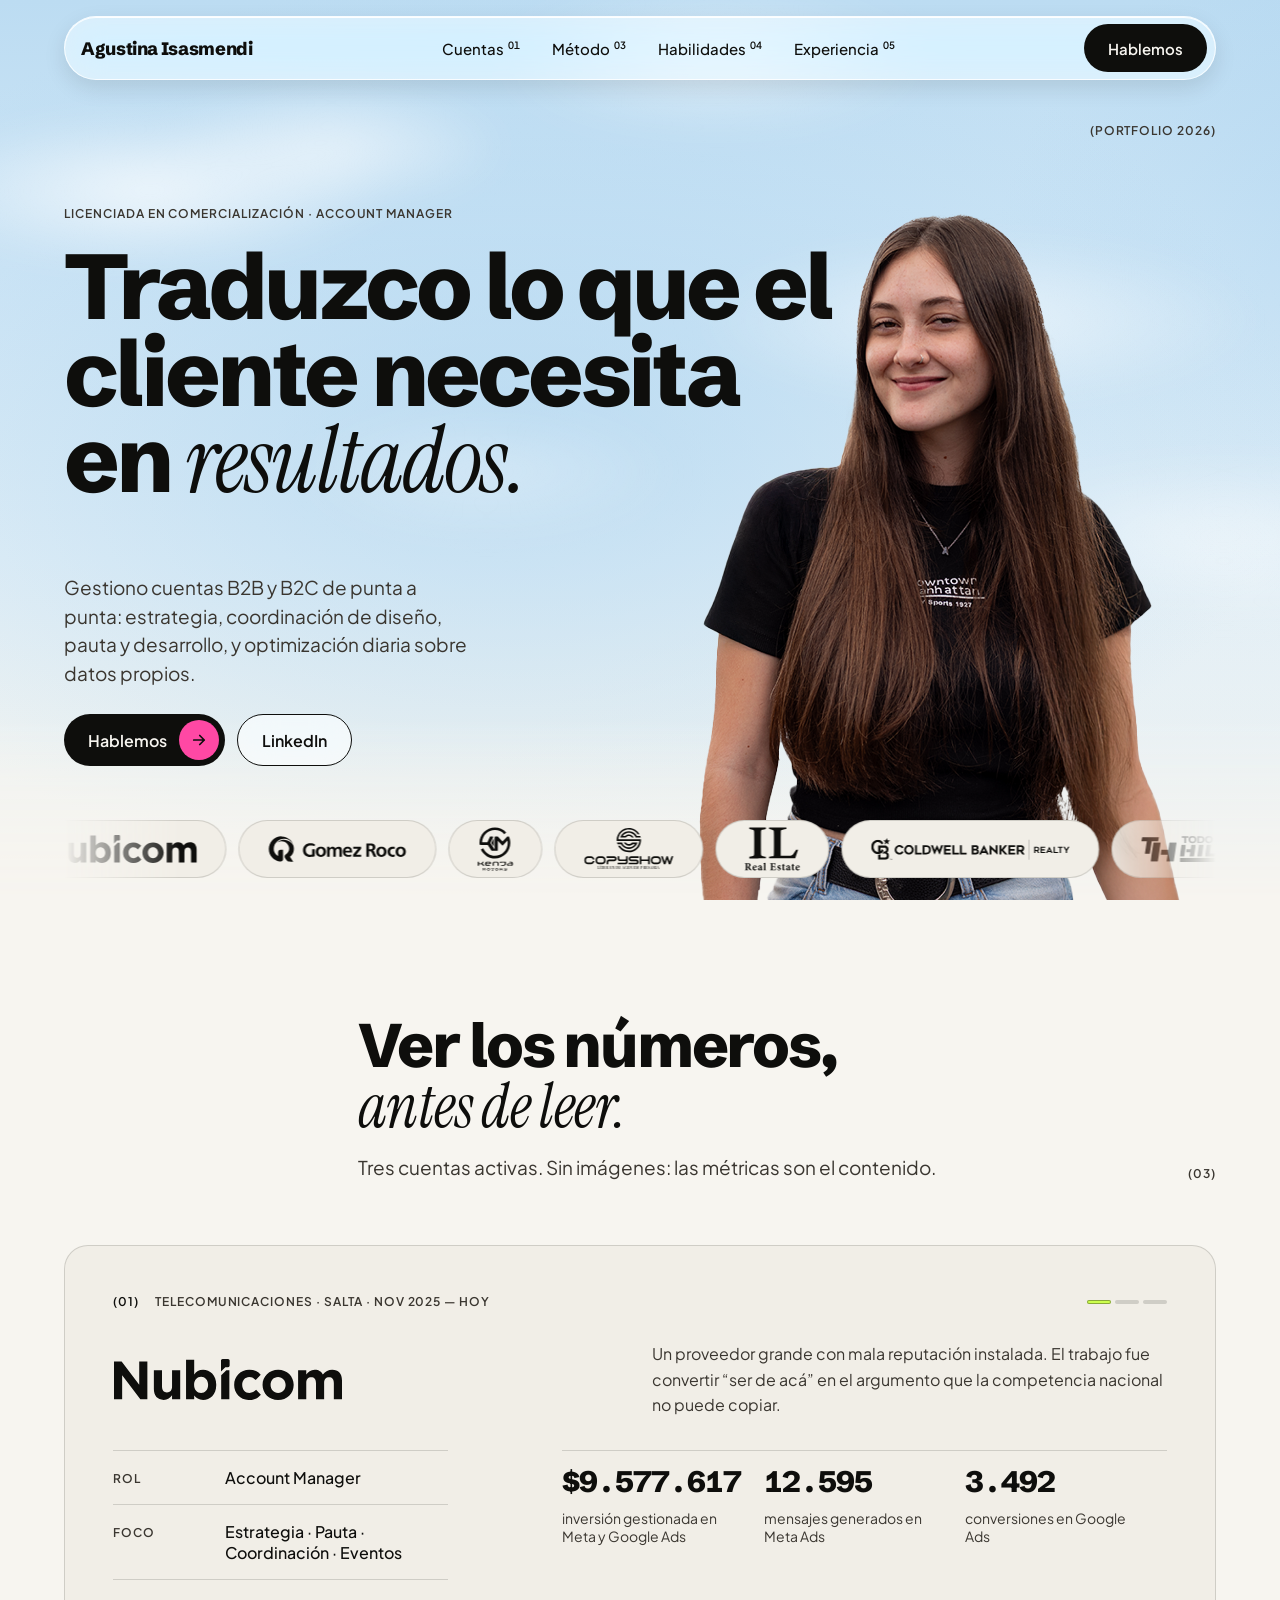
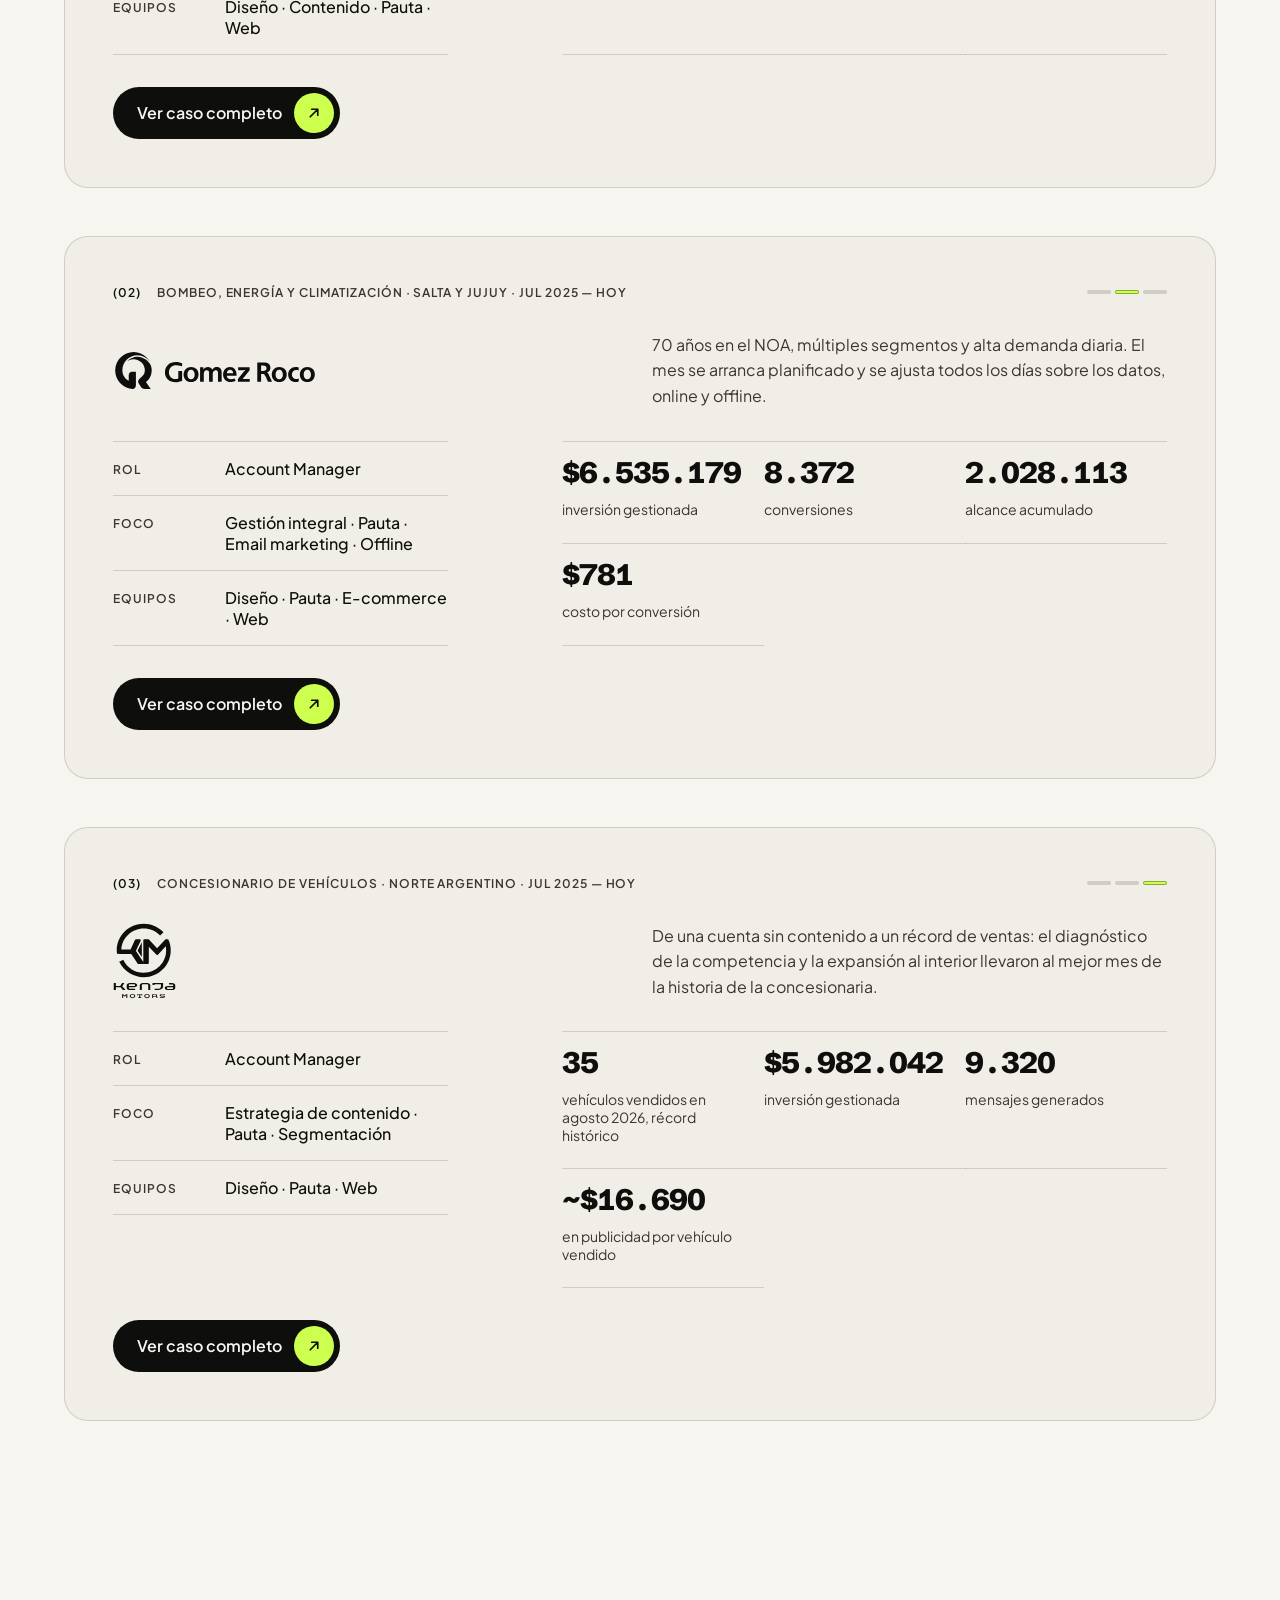
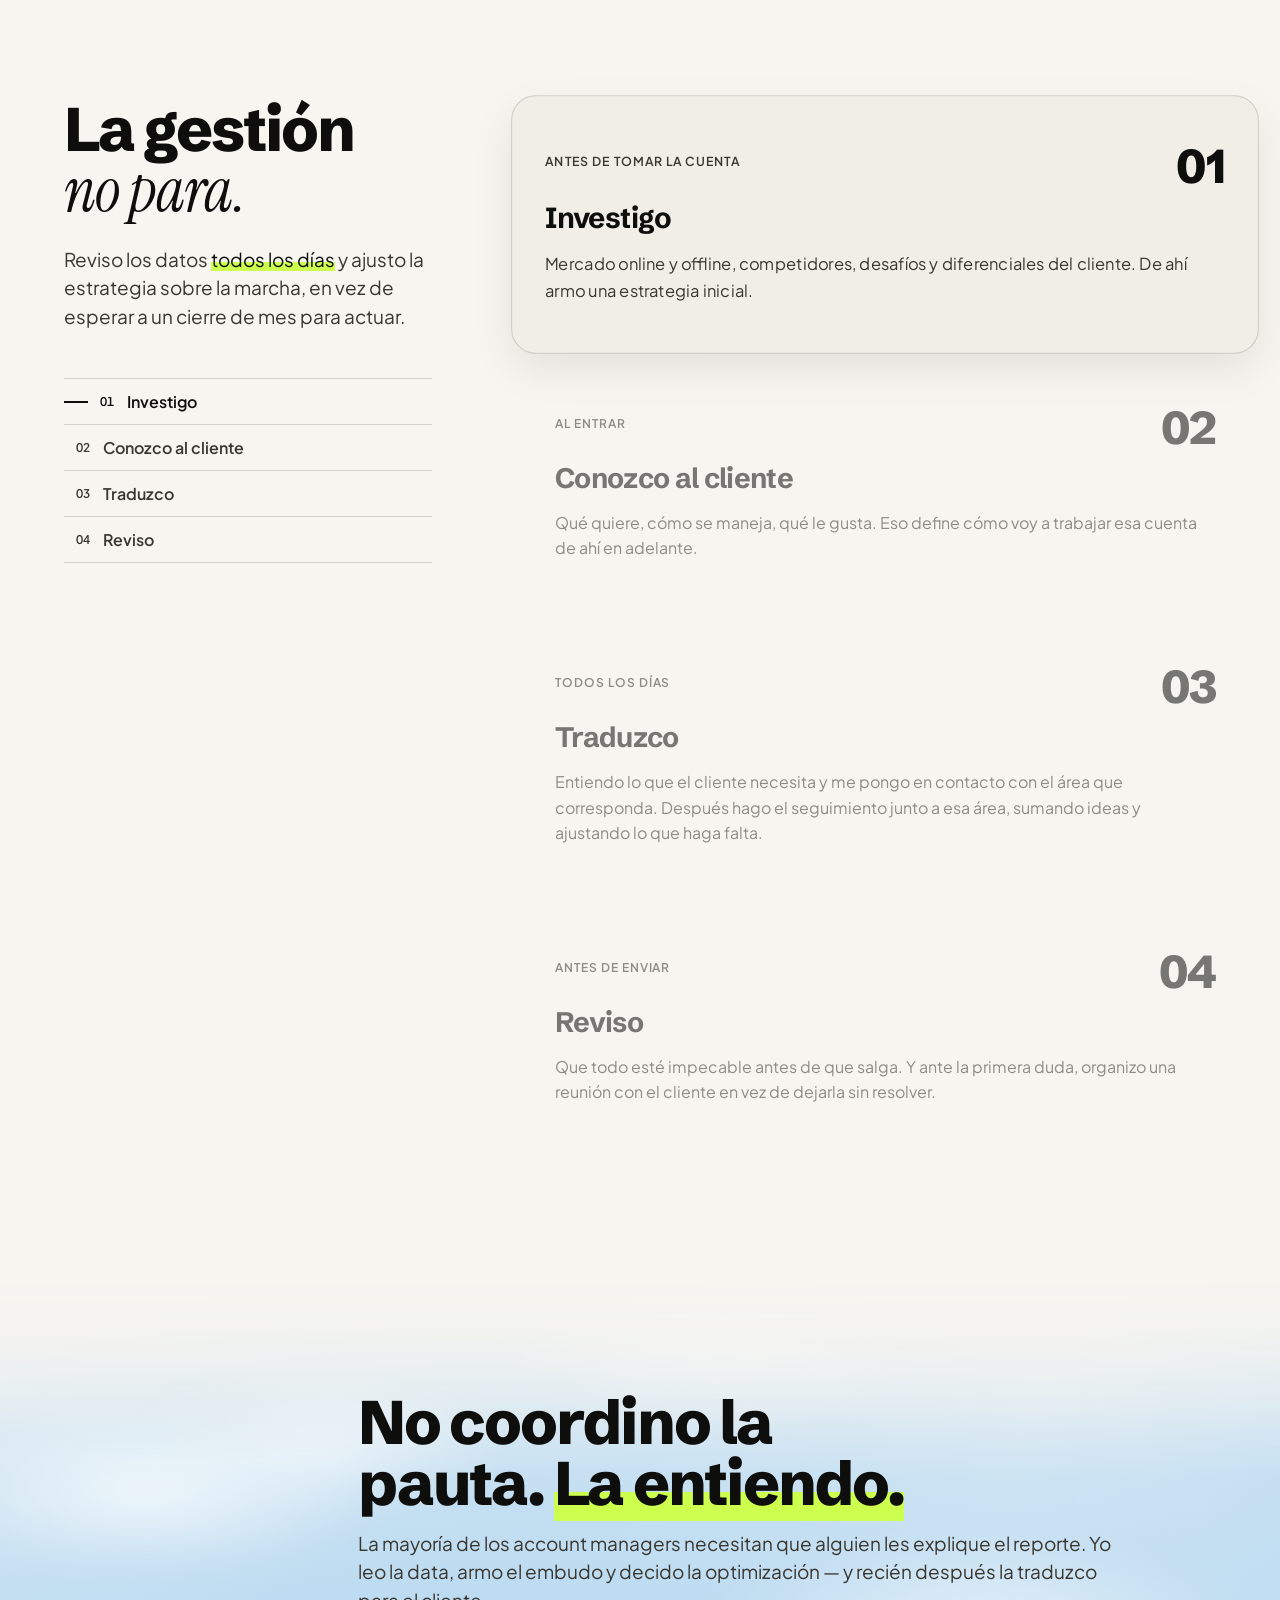
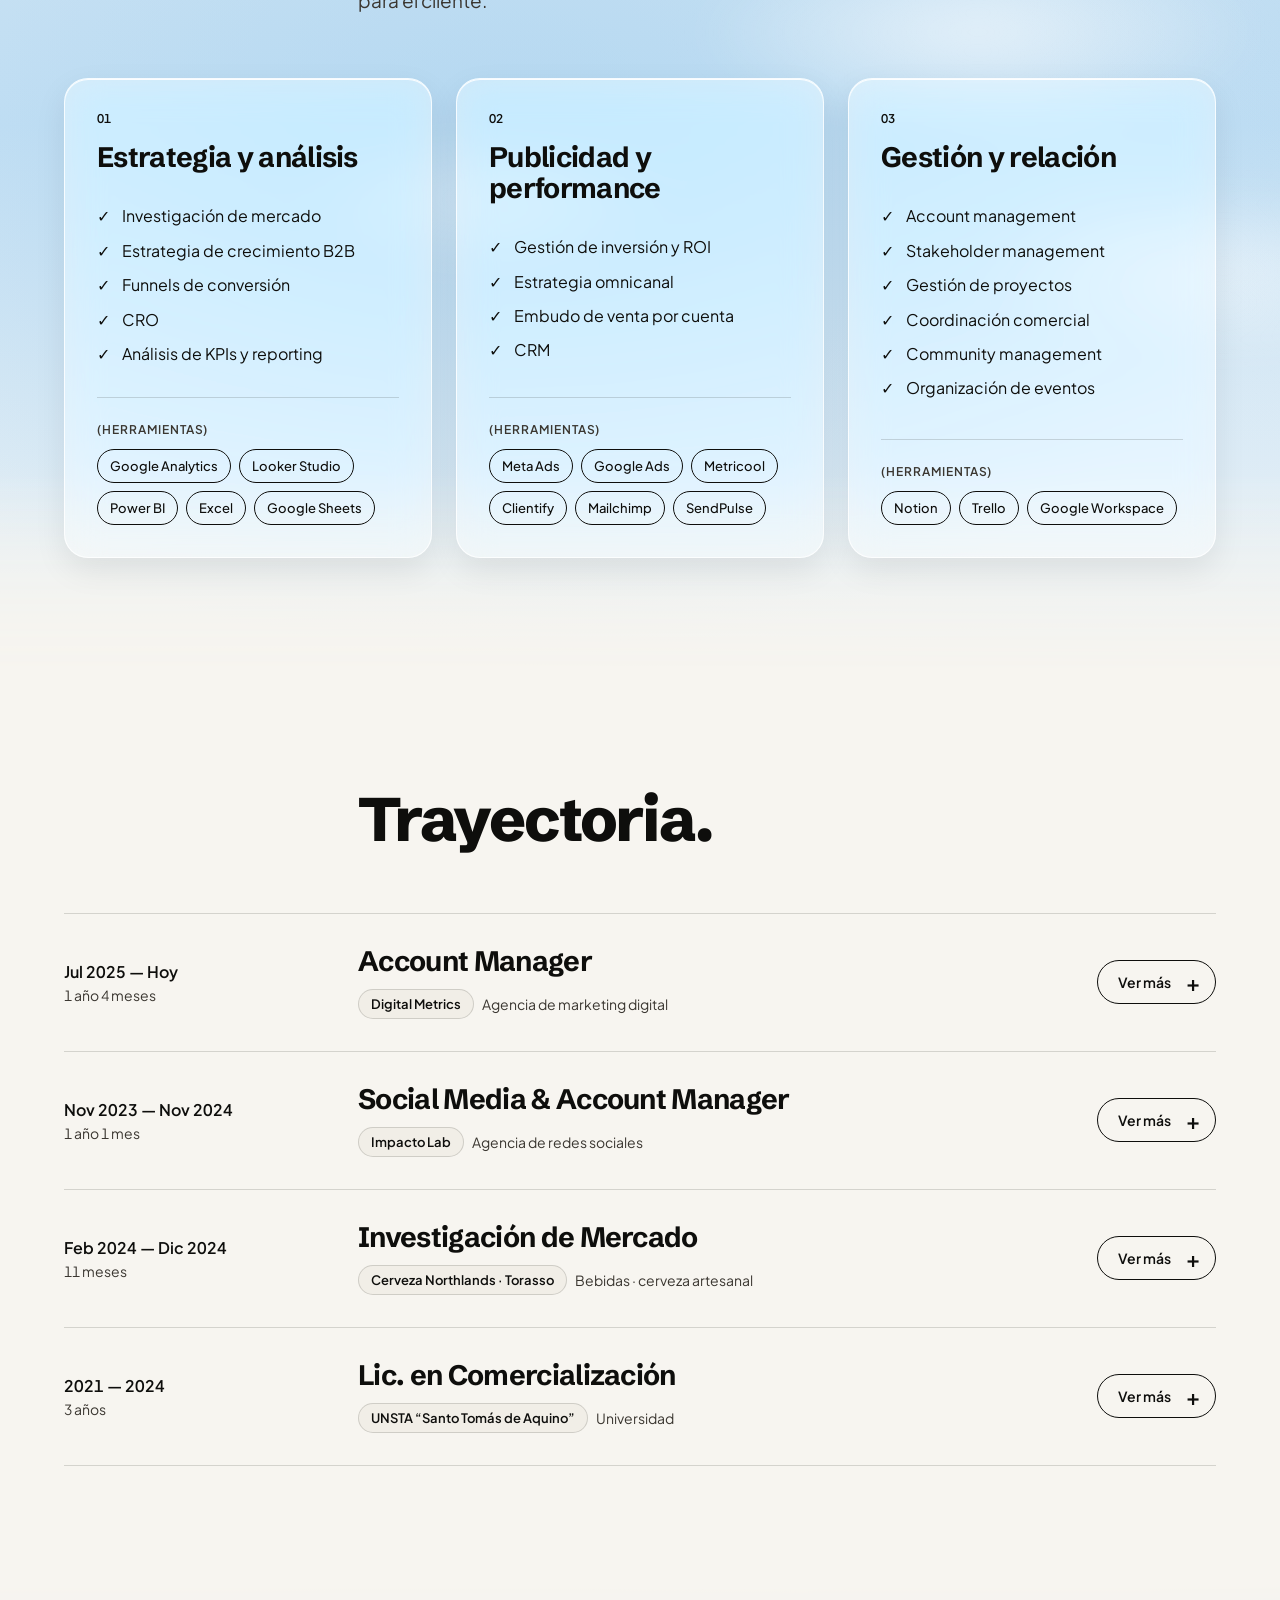
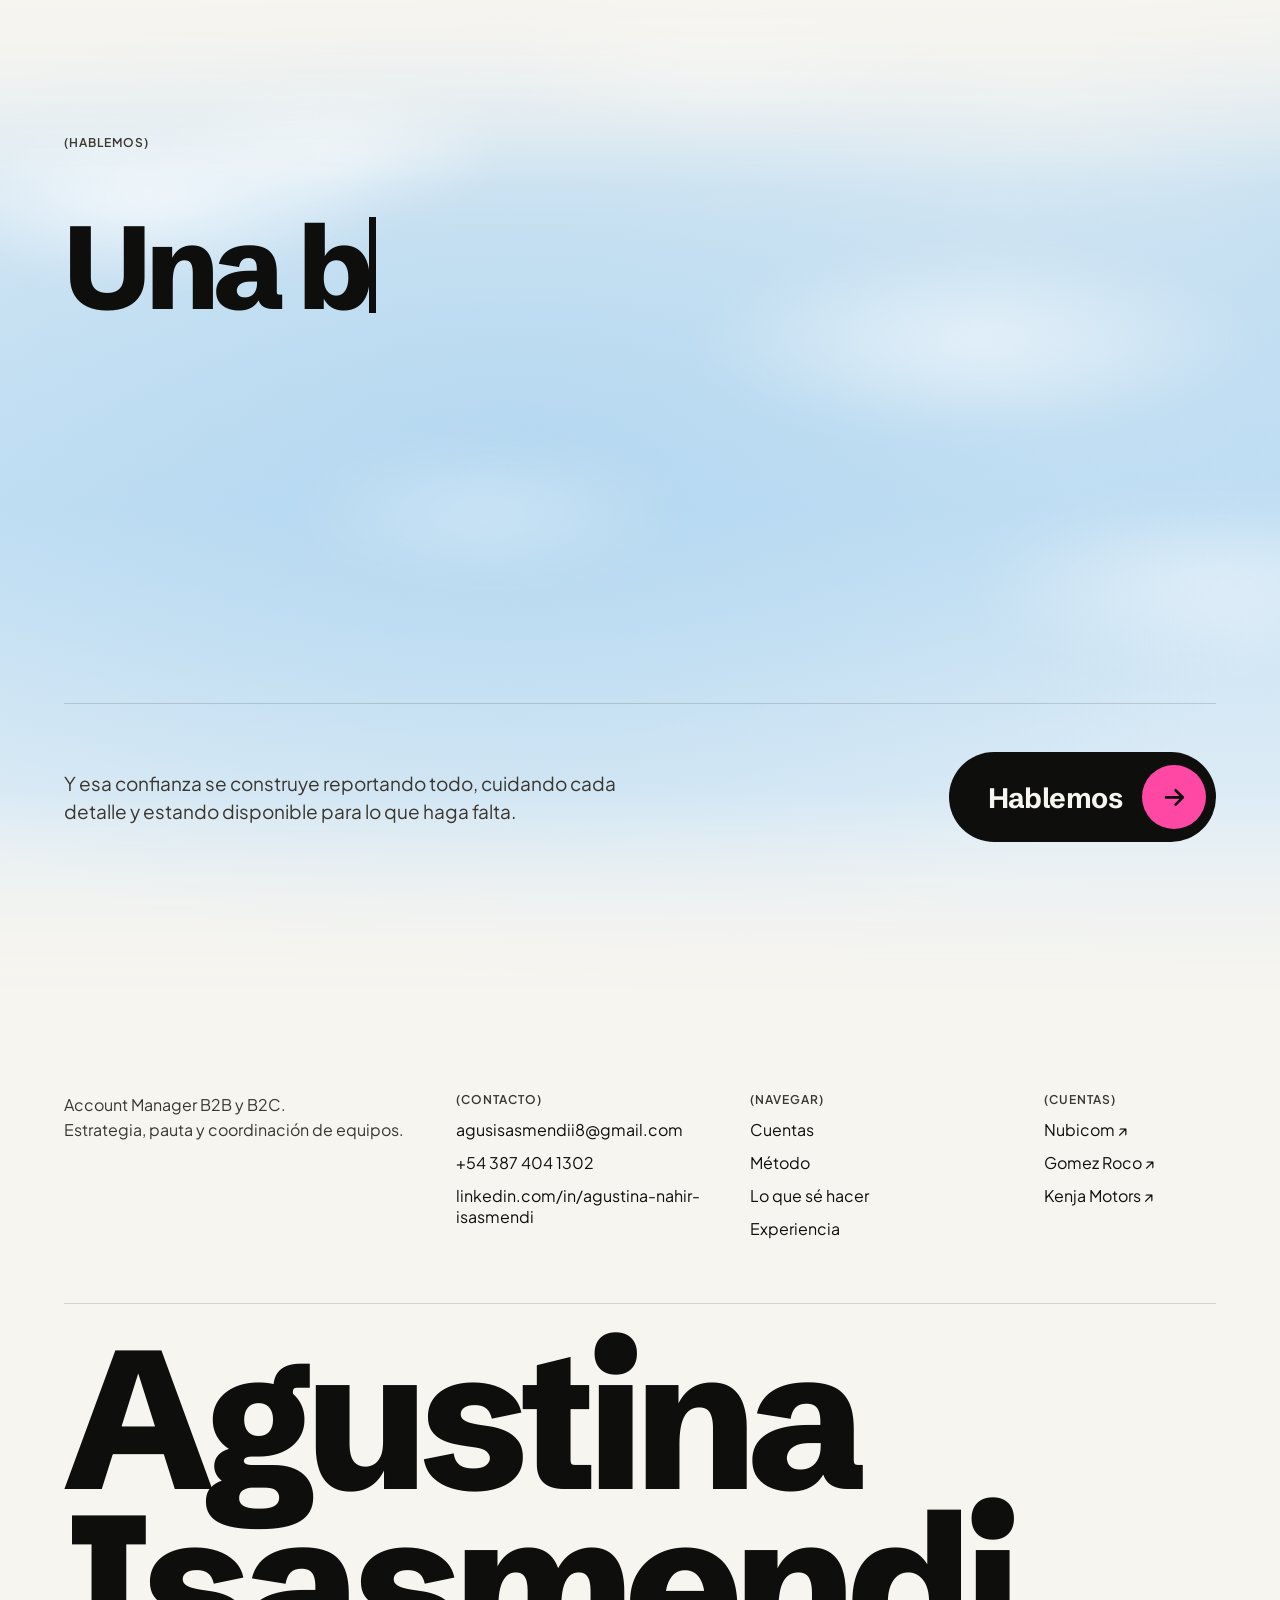
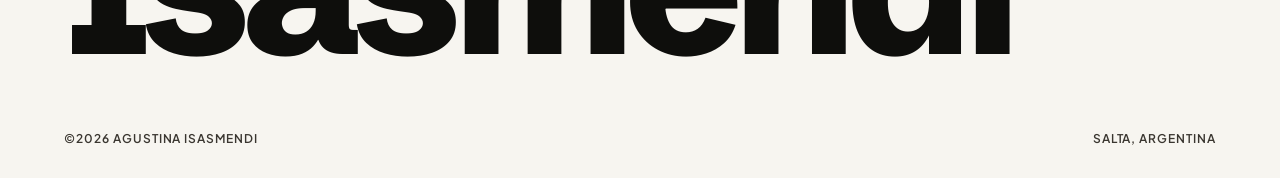
==== index.html @ b33c0313 "Portfolio de Agustina Isasmendi: home y tres casos de cuenta Sitio estático (HTML, CSS y JS, sin bui" ====
<!DOCTYPE html>
<html lang="es-AR">
<head>
<meta charset="utf-8">
<meta name="viewport" content="width=device-width, initial-scale=1">
<title>Agustina Isasmendi — Account Manager</title>
<meta name="description" content="Account Manager B2B y B2C en Salta. Traduzco lo que el cliente necesita en resultados.">
<meta property="og:title" content="Agustina Isasmendi — Account Manager B2B y B2C">
<meta property="og:description" content="Gestión de cuentas B2B y B2C de punta a punta: estrategia, coordinación de diseño, pauta y desarrollo, y optimización diaria sobre datos.">
<meta property="og:image" content="https://lautaro-torres.github.io/Agus-Portfolio/og-image.png">
<meta property="og:image:width" content="1200">
<meta property="og:image:height" content="630">
<meta name="twitter:card" content="summary_large_image">
<meta name="theme-color" content="#F7F5F0">
<link rel="icon" href="data:image/svg+xml;utf8,<svg xmlns='http://www.w3.org/2000/svg' viewBox='0 0 100 100'><rect x='6' y='6' width='88' height='88' rx='19' fill='none' stroke='%230E0E0C' stroke-width='8'/><path d='M8 92L92 8' stroke='%230E0E0C' stroke-width='8'/></svg>">
<link rel="stylesheet" href="https://api.fontshare.com/v2/css?f[]=cabinet-grotesk@700,800&amp;f[]=general-sans@400,500,600&amp;f[]=zodiak@401&amp;display=swap">
<link rel="stylesheet" href="https://fonts.googleapis.com/css2?family=Schibsted+Grotesk:wght@700;800&amp;family=Plus+Jakarta+Sans:wght@400;500;600&amp;family=Instrument+Serif:ital@1&amp;display=swap">
<link rel="stylesheet" href="css/styles.css">
<link rel="stylesheet" href="css/portfolio.css">
<script src="js/smooth-scroll.js" defer></script>
<script src="js/count-up.js" defer></script>
<script src="js/portfolio.js" defer></script>
</head>
<body>

<header class="site-header">
  <nav class="nav nav--home" aria-label="Principal">
    <a class="nav__brand" href="#inicio" aria-label="Agustina Isasmendi, inicio">
      <span class="nav__name">Agustina Isasmendi</span>
    </a>
    <div class="nav__links">
      <a href="#cuentas">Cuentas<sup>01</sup></a>
      <a href="#metodo">Método<sup>03</sup></a>
      <a href="#habilidades">Habilidades<sup>04</sup></a>
      <a href="#experiencia">Experiencia<sup>05</sup></a>
    </div>
    <a class="btn btn--primary btn--sm" href="#contacto">Hablemos</a>
  </nav>
</header>

<main>
  <!-- 01 — Hero -->
  <section id="inicio" class="hero">
    <div class="sky sky--hero" aria-hidden="true"><div class="sky__light"></div><div class="sky__clouds"></div><div class="sky__clouds sky__clouds--far"></div></div>
    <img class="hero__photo" src="assets/agustina-hero.png" alt="Agustina Isasmendi" width="1080" height="1350" fetchpriority="high">
    <div class="grid hero__grid">
      <div class="label hero__tag col-7-13 wide-only">(Portfolio 2026)</div>
      <div class="hero__head col-1-10">
        <span class="label">Licenciada en Comercialización · Account Manager</span>
        <h1 class="hero__title">Traduzco lo que el cliente necesita en <em class="accent">resultados.</em></h1>
      </div>
      <div class="hero__intro col-1-6">
        <p class="hero__lead">Gestiono cuentas B2B y B2C de punta a punta: estrategia, coordinación de diseño, pauta y desarrollo, y optimización diaria sobre datos propios.</p>
        <div class="btn-row">
          <a class="btn btn--primary btn--md btn--arrow" href="mailto:agusisasmendii8@gmail.com">Hablemos <span class="btn__arrow" aria-hidden="true"><svg class="btn__icon" viewBox="0 0 24 24"><path d="M5 12h14M13 6l6 6-6 6"/></svg></span></a>
          <a class="btn btn--outline btn--md btn--glass" href="https://www.linkedin.com/in/agustina-nahir-isasmendi" target="_blank" rel="noopener">LinkedIn</a>
        </div>
      </div>
    </div>
    <div class="marquee" data-marquee>
      <div class="marquee__track" data-marquee-track>
        <div class="marquee__set">
          <div class="brand brand--logo"><img class="logo" src="assets/logos/nubicom.svg" alt="Nubicom" height="28"></div>
          <div class="brand brand--logo"><img class="logo" src="assets/logos/gomez-roco.svg" alt="Gomez Roco" height="28"></div>
          <div class="brand brand--logo"><img class="logo logo--stacked" src="assets/logos/kenja-motors.svg" alt="Kenja Motors" height="40"></div>
          <div class="brand brand--logo"><img class="logo logo--stacked" src="assets/logos/copyshow.svg" alt="Copyshow" height="40"></div>
          <div class="brand brand--logo"><img class="logo logo--stacked" src="assets/logos/il-real-estate.svg" alt="IL Real Estate" height="40"></div>
          <div class="brand brand--logo"><img class="logo" src="assets/logos/coldwell-banker.svg" alt="Coldwell Banker Realty" height="24" style="--logo-h:24px"></div>
          <div class="brand brand--logo"><img class="logo" src="assets/logos/todo-hilux.svg" alt="Todo Hilux" height="28"></div>
        </div>
        <!-- La segunda copia del set la agrega portfolio.js para el loop infinito -->
      </div>
    </div>
  </section>

  <!-- 03 — Cuentas -->
  <section id="cuentas" class="section">
    <div class="container">
      <div class="grid section-head">
        <div class="col-4-11 stack gap-16">
          <h2 class="h2">Ver los números, <em class="accent">antes de leer.</em></h2>
          <p class="lead" style="max-width:48ch">Tres cuentas activas. Sin imágenes: las métricas son el contenido.</p>
        </div>
        <div class="label col-11-13 wide-only" style="display:flex;justify-content:flex-end;text-transform:none">(03)</div>
      </div>

      <div class="stack-item" data-stack>
        <article class="grid account glow" data-glow>
          <div class="col-1-13 account__head">
            <div class="label account__meta"><span>(01)</span><span>Telecomunicaciones · Salta · Nov 2025 — hoy</span></div>
            <div class="pos" role="img" aria-label="Cuenta 1 de 3"><span class="is-current"></span><span></span><span></span></div>
          </div>
          <h3 class="account__name account__logo col-1-7"><img class="logo" src="assets/logos/nubicom.svg" alt="Nubicom" height="44"></h3>
          <p class="body account__desc col-7-13">Un proveedor grande con mala reputación instalada. El trabajo fue convertir “ser de acá” en el argumento que la competencia nacional no puede copiar.</p>
          <dl class="spec col-1-5">
            <div><dt class="label">Rol</dt><dd>Account Manager</dd></div>
            <div><dt class="label">Foco</dt><dd>Estrategia · Pauta · Coordinación · Eventos</dd></div>
            <div><dt class="label">Equipos</dt><dd>Diseño · Contenido · Pauta · Web</dd></div>
          </dl>
          <div class="account__metrics col-6-13">
            <div><span class="account__value">$9.577.617</span><span class="account__label">inversión gestionada en Meta y Google Ads</span></div>
            <div><span class="account__value">12.595</span><span class="account__label">mensajes generados en Meta Ads</span></div>
            <div><span class="account__value">3.492</span><span class="account__label">conversiones en Google Ads</span></div>
          </div>
          <div class="col-1-13"><a class="btn btn--primary btn--md btn--arrow" href="caso-nubicom.html">Ver caso completo <span class="btn__arrow btn__arrow--lime" aria-hidden="true"><svg class="btn__icon" viewBox="0 0 24 24"><path d="M7 17 17 7M9 7h8v8"/></svg></span></a></div>
        </article>
      </div>

      <div id="cuenta-02" class="stack-item" data-stack>
        <article class="grid account glow" data-glow>
          <div class="col-1-13 account__head">
            <div class="label account__meta"><span>(02)</span><span>Bombeo, energía y climatización · Salta y Jujuy · Jul 2025 — hoy</span></div>
            <div class="pos" role="img" aria-label="Cuenta 2 de 3"><span></span><span class="is-current"></span><span></span></div>
          </div>
          <h3 class="account__name account__logo col-1-7"><img class="logo" src="assets/logos/gomez-roco.svg" alt="Gomez Roco" height="44"></h3>
          <p class="body account__desc col-7-13">70 años en el NOA, múltiples segmentos y alta demanda diaria. El mes se arranca planificado y se ajusta todos los días sobre los datos, online y offline.</p>
          <dl class="spec col-1-5">
            <div><dt class="label">Rol</dt><dd>Account Manager</dd></div>
            <div><dt class="label">Foco</dt><dd>Gestión integral · Pauta · Email marketing · Offline</dd></div>
            <div><dt class="label">Equipos</dt><dd>Diseño · Pauta · E-commerce · Web</dd></div>
          </dl>
          <div class="account__metrics col-6-13">
            <div><span class="account__value">$6.535.179</span><span class="account__label">inversión gestionada</span></div>
            <div><span class="account__value">8.372</span><span class="account__label">conversiones</span></div>
            <div><span class="account__value">2.028.113</span><span class="account__label">alcance acumulado</span></div>
            <div><span class="account__value">$781</span><span class="account__label">costo por conversión</span></div>
          </div>
          <div class="col-1-13"><a class="btn btn--primary btn--md btn--arrow" href="caso-gomez-roco.html">Ver caso completo <span class="btn__arrow btn__arrow--lime" aria-hidden="true"><svg class="btn__icon" viewBox="0 0 24 24"><path d="M7 17 17 7M9 7h8v8"/></svg></span></a></div>
        </article>
      </div>

      <div id="cuenta-03" class="stack-item" data-stack>
        <article class="grid account glow" data-glow>
          <div class="col-1-13 account__head">
            <div class="label account__meta"><span>(03)</span><span>Concesionario de vehículos · Norte argentino · Jul 2025 — hoy</span></div>
            <div class="pos" role="img" aria-label="Cuenta 3 de 3"><span></span><span></span><span class="is-current"></span></div>
          </div>
          <h3 class="account__name account__logo col-1-7"><img class="logo logo--stacked" src="assets/logos/kenja-motors.svg" alt="Kenja Motors" height="88"></h3>
          <p class="body account__desc col-7-13">De una cuenta sin contenido a un récord de ventas: el diagnóstico de la competencia y la expansión al interior llevaron al mejor mes de la historia de la concesionaria.</p>
          <dl class="spec col-1-5">
            <div><dt class="label">Rol</dt><dd>Account Manager</dd></div>
            <div><dt class="label">Foco</dt><dd>Estrategia de contenido · Pauta · Segmentación</dd></div>
            <div><dt class="label">Equipos</dt><dd>Diseño · Pauta · Web</dd></div>
          </dl>
          <div class="account__metrics col-6-13">
            <div><span class="account__value">35</span><span class="account__label">vehículos vendidos en agosto 2026, récord histórico</span></div>
            <div><span class="account__value">$5.982.042</span><span class="account__label">inversión gestionada</span></div>
            <div><span class="account__value">9.320</span><span class="account__label">mensajes generados</span></div>
            <div><span class="account__value">~$16.690</span><span class="account__label">en publicidad por vehículo vendido</span></div>
          </div>
          <div class="col-1-13"><a class="btn btn--primary btn--md btn--arrow" href="caso-kenja-motors.html">Ver caso completo <span class="btn__arrow btn__arrow--lime" aria-hidden="true"><svg class="btn__icon" viewBox="0 0 24 24"><path d="M7 17 17 7M9 7h8v8"/></svg></span></a></div>
        </article>
      </div>
    </div>
  </section>

  <!-- 06 — Método -->
  <section id="metodo" class="section">
    <div class="container">
      <div class="grid method">
        <div class="method__intro col-1-5">
          <h2 class="h2">La gestión <em class="accent">no para.</em></h2>
          <p class="lead">Reviso los datos <span class="marker">todos los días</span> y ajusto la estrategia sobre la marcha, en vez de esperar a un cierre de mes para actuar.</p>
          <ol class="method__index wide-only" aria-hidden="true" data-step-index>
            <li class="is-active"><span class="method__bar"></span><span class="index-num">01</span>Investigo</li>
            <li><span class="method__bar"></span><span class="index-num">02</span>Conozco al cliente</li>
            <li><span class="method__bar"></span><span class="index-num">03</span>Traduzco</li>
            <li><span class="method__bar"></span><span class="index-num">04</span>Reviso</li>
          </ol>
        </div>
        <ol class="steps col-6-13">
          <li class="step is-active" data-step>
            <div class="step__top"><span class="label">Antes de tomar la cuenta</span><span class="step__num" aria-hidden="true">01</span></div>
            <h3 class="h3">Investigo</h3>
            <p class="body">Mercado online y offline, competidores, desafíos y diferenciales del cliente. De ahí armo una estrategia inicial.</p>
          </li>
          <li class="step" data-step>
            <div class="step__top"><span class="label">Al entrar</span><span class="step__num" aria-hidden="true">02</span></div>
            <h3 class="h3">Conozco al cliente</h3>
            <p class="body">Qué quiere, cómo se maneja, qué le gusta. Eso define cómo voy a trabajar esa cuenta de ahí en adelante.</p>
          </li>
          <li class="step" data-step>
            <div class="step__top"><span class="label">Todos los días</span><span class="step__num" aria-hidden="true">03</span></div>
            <h3 class="h3">Traduzco</h3>
            <p class="body">Entiendo lo que el cliente necesita y me pongo en contacto con el área que corresponda. Después hago el seguimiento junto a esa área, sumando ideas y ajustando lo que haga falta.</p>
          </li>
          <li class="step" data-step>
            <div class="step__top"><span class="label">Antes de enviar</span><span class="step__num" aria-hidden="true">04</span></div>
            <h3 class="h3">Reviso</h3>
            <p class="body">Que todo esté impecable antes de que salga. Y ante la primera duda, organizo una reunión con el cliente en vez de dejarla sin resolver.</p>
          </li>
        </ol>
      </div>
    </div>
  </section>

  <!-- 07 — Lo que sé hacer -->
  <section id="habilidades" class="section skills-section">
    <div class="sky sky--skills" aria-hidden="true"><div class="sky__light"></div><div class="sky__clouds"></div><div class="sky__clouds sky__clouds--far"></div></div>
    <div class="container section-body">
      <div class="grid" style="align-items:end">
        <div class="col-4-12 stack gap-16">
          <h2 class="h2">No coordino la pauta. <span class="marker">La entiendo.</span></h2>
          <p class="lead">La mayoría de los account managers necesitan que alguien les explique el reporte. Yo leo la data, armo el embudo y decido la optimización — y recién después la traduzco para el cliente.</p>
        </div>
      </div>
      <ul class="skills">
        <li class="skill glow" data-glow>
          <div class="skill__head"><span class="index-num">01</span><h3 class="h3">Estrategia y análisis</h3></div>
          <ul class="skill__items">
            <li>Investigación de mercado</li>
            <li>Estrategia de crecimiento B2B</li>
            <li>Funnels de conversión</li>
            <li>CRO</li>
            <li>Análisis de KPIs y reporting</li>
          </ul>
          <div class="skill__tools">
            <span class="label">(Herramientas)</span>
            <div class="chips"><span class="chip">Google Analytics</span><span class="chip">Looker Studio</span><span class="chip">Power BI</span><span class="chip">Excel</span><span class="chip">Google Sheets</span></div>
          </div>
        </li>
        <li class="skill glow" data-glow>
          <div class="skill__head"><span class="index-num">02</span><h3 class="h3">Publicidad y performance</h3></div>
          <ul class="skill__items">
            <li>Gestión de inversión y ROI</li>
            <li>Estrategia omnicanal</li>
            <li>Embudo de venta por cuenta</li>
            <li>CRM</li>
          </ul>
          <div class="skill__tools">
            <span class="label">(Herramientas)</span>
            <div class="chips"><span class="chip">Meta Ads</span><span class="chip">Google Ads</span><span class="chip">Metricool</span><span class="chip">Clientify</span><span class="chip">Mailchimp</span><span class="chip">SendPulse</span></div>
          </div>
        </li>
        <li class="skill glow" data-glow>
          <div class="skill__head"><span class="index-num">03</span><h3 class="h3">Gestión y relación</h3></div>
          <ul class="skill__items">
            <li>Account management</li>
            <li>Stakeholder management</li>
            <li>Gestión de proyectos</li>
            <li>Coordinación comercial</li>
            <li>Community management</li>
            <li>Organización de eventos</li>
          </ul>
          <div class="skill__tools">
            <span class="label">(Herramientas)</span>
            <div class="chips"><span class="chip">Notion</span><span class="chip">Trello</span><span class="chip">Google Workspace</span></div>
          </div>
        </li>
      </ul>
    </div>
  </section>

  <!-- 08 — Experiencia -->
  <section id="experiencia" class="section">
    <div class="container section-body">
      <div class="grid" style="align-items:end">
        <h2 class="h2 col-4-11">Trayectoria.</h2>
      </div>
      <div class="jobs">
        <details class="job" data-job>
          <summary class="job__summary">
            <span class="job__when"><span class="job__date">Jul 2025 — Hoy</span><span class="job__dur">1 año 4 meses</span></span>
            <span class="job__what"><span class="h3">Account Manager</span><span class="job__co"><span class="job__chip">Digital Metrics</span><span class="job__sector">Agencia de marketing digital</span></span></span>
            <span class="job__more">Ver más <span class="job__plus" aria-hidden="true">+</span></span>
            <span class="job__chev" aria-hidden="true"><span></span></span>
          </summary>
          <div class="job__body" data-job-body>
            <div class="grid job__content">
              <div class="job__place col-1-4"><span class="job__place-label">Ciudad · modalidad</span><span class="job__place-value">Salta Capital · Híbrido</span></div>
              <div class="col-4-11 stack gap-24">
                <p class="body">Dirección estratégica de cuentas B2B, gestión de relación con clientes y coordinación con áreas especializadas. Foco en crecimiento, rentabilidad y eficiencia a través de datos. Diseño de dashboards y seguimiento de proyectos end-to-end.</p>
              </div>
            </div>
          </div>
        </details>
        <details class="job" data-job>
          <summary class="job__summary">
            <span class="job__when"><span class="job__date">Nov 2023 — Nov 2024</span><span class="job__dur">1 año 1 mes</span></span>
            <span class="job__what"><span class="h3">Social Media &amp; Account Manager</span><span class="job__co"><span class="job__chip">Impacto Lab</span><span class="job__sector">Agencia de redes sociales</span></span></span>
            <span class="job__more">Ver más <span class="job__plus" aria-hidden="true">+</span></span>
            <span class="job__chev" aria-hidden="true"><span></span></span>
          </summary>
          <div class="job__body" data-job-body>
            <div class="grid job__content">
              <div class="job__place col-1-4"><span class="job__place-label">Ciudad · modalidad</span><span class="job__place-value">San Miguel de Tucumán · Híbrido</span></div>
              <div class="col-4-11 stack gap-24">
                <p class="body">Gestión y planificación estratégica de redes sociales para múltiples marcas. Nexo entre clientes y equipo de diseño, coordinando calendarios, aprobaciones y campañas de storytelling.</p>
              </div>
            </div>
          </div>
        </details>
        <details class="job" data-job>
          <summary class="job__summary">
            <span class="job__when"><span class="job__date">Feb 2024 — Dic 2024</span><span class="job__dur">11 meses</span></span>
            <span class="job__what"><span class="h3">Investigación de Mercado</span><span class="job__co"><span class="job__chip">Cerveza Northlands · Torasso</span><span class="job__sector">Bebidas · cerveza artesanal</span></span></span>
            <span class="job__more">Ver más <span class="job__plus" aria-hidden="true">+</span></span>
            <span class="job__chev" aria-hidden="true"><span></span></span>
          </summary>
          <div class="job__body" data-job-body>
            <div class="grid job__content">
              <div class="job__place col-1-4"><span class="job__place-label">Ciudad · modalidad</span><span class="job__place-value">San Miguel de Tucumán · Presencial</span></div>
              <div class="col-4-11 stack gap-24">
                <p class="body">Dirección estratégica del lanzamiento de una cerveza artesanal con producción industrial: investigación y validación de oportunidad, branding, propuesta de valor y plan de go-to-market.</p>
              </div>
            </div>
          </div>
        </details>
        <details class="job" data-job>
          <summary class="job__summary">
            <span class="job__when"><span class="job__date">2021 — 2024</span><span class="job__dur">3 años</span></span>
            <span class="job__what"><span class="h3">Lic. en Comercialización</span><span class="job__co"><span class="job__chip">UNSTA “Santo Tomás de Aquino”</span><span class="job__sector">Universidad</span></span></span>
            <span class="job__more">Ver más <span class="job__plus" aria-hidden="true">+</span></span>
            <span class="job__chev" aria-hidden="true"><span></span></span>
          </summary>
          <div class="job__body" data-job-body>
            <div class="grid job__content">
              <div class="job__place col-1-4"><span class="job__place-label">Ciudad · modalidad</span><span class="job__place-value">San Miguel de Tucumán · Presencial</span></div>
              <div class="col-4-11 stack gap-24">
                <p class="body">Licenciatura en Comercialización.</p>
              </div>
            </div>
          </div>
        </details>
      </div>
    </div>
  </section>

  <!-- 09 — Cierre -->
  <section id="contacto" class="cta">
    <div class="sky sky--cta" aria-hidden="true"><div class="sky__light"></div><div class="sky__clouds"></div><div class="sky__clouds sky__clouds--far"></div></div>
    <div class="container cta__inner">
      <span class="label">(Hablemos)</span>
      <h2 class="cta__title" aria-label="Una buena cuenta se sostiene en la confianza." data-typer><span aria-hidden="true">Una buena cuenta se sostiene en la <em class="accent">confianza.</em></span></h2>
      <div class="cta__row">
        <p class="lead">Y esa confianza se construye reportando todo, cuidando cada detalle y estando disponible para lo que haga falta.</p>
        <a class="btn btn--primary btn--xl" href="mailto:agusisasmendii8@gmail.com">Hablemos <span class="btn__arrow" aria-hidden="true"><svg class="btn__icon" viewBox="0 0 24 24"><path d="M5 12h14M13 6l6 6-6 6"/></svg></span></a>
      </div>
    </div>
  </section>
</main>

<footer class="site-footer site-footer--home">
  <div class="container">
    <div class="grid footer-cols">
      <p class="body col-1-5">Account Manager B2B y B2C.<br>Estrategia, pauta y coordinación de equipos.</p>
      <div class="footer-col col-5-8">
        <span class="label">(Contacto)</span>
        <a href="mailto:agusisasmendii8@gmail.com">agusisasmendii8@gmail.com</a>
        <a href="tel:+543874041302">+54 387 404 1302</a>
        <a href="https://www.linkedin.com/in/agustina-nahir-isasmendi" target="_blank" rel="noopener">linkedin.com/in/agustina-nahir-isasmendi</a>
      </div>
      <div class="footer-col col-8-11">
        <span class="label">(Navegar)</span>
        <a href="#cuentas">Cuentas</a>
        <a href="#metodo">Método</a>
        <a href="#habilidades">Lo que sé hacer</a>
        <a href="#experiencia">Experiencia</a>
      </div>
      <div class="footer-col col-11-13">
        <span class="label">(Cuentas)</span>
        <a href="caso-nubicom.html">Nubicom ↗</a>
        <a href="caso-gomez-roco.html">Gomez Roco ↗</a>
        <a href="caso-kenja-motors.html">Kenja Motors ↗</a>
      </div>
    </div>
    <div class="site-footer__name" aria-hidden="true">Agustina<br>Isasmendi</div>
    <div class="label site-footer__legal"><span>©2026 Agustina Isasmendi</span><span>Salta, Argentina</span></div>
  </div>
</footer>

</body>
</html>
---- css/styles.css ----
/* Portfolio — Agustina Isasmendi
 * Fuentes: Fontshare (Cabinet Grotesk, General Sans, Zodiak). Las etiquetas usan General Sans, la misma del texto.
 * Fallback Google Fonts si Fontshare no carga: Schibsted Grotesk, Plus Jakarta Sans, Instrument Serif. */

:root {
  --paper: #F7F5F0;
  --paper-2: #F1EEE7;
  --paper-3: #E8E4DA;
  --ink: #0E0E0C;
  --ink-2: #3A3630;
  --ink-hover: #2A2824;
  --pink: #FF48A4;
  --lime: #CDFF4E;
  --hairline: rgba(14, 14, 12, .15);

  --font-display: 'Cabinet Grotesk', 'Schibsted Grotesk', sans-serif;
  --font-text: 'General Sans', 'Plus Jakarta Sans', sans-serif;
  --font-serif: 'Zodiak', 'Instrument Serif', serif;
  --font-label: var(--font-text);

  --ease: cubic-bezier(.2, .7, .3, 1);
}

html { scroll-behavior: smooth; overflow-x: clip; }
body {
  margin: 0;
  background: var(--paper);
  color: var(--ink);
  font-family: var(--font-text);
  -webkit-font-smoothing: antialiased;
  overflow-x: clip;
}
a { color: var(--ink); text-underline-offset: 3px; }
a:hover { color: var(--ink-2); }
:focus-visible { outline: 2px solid var(--ink); outline-offset: 3px; border-radius: 8px; }

.container { width: 90%; margin: 0 auto; }

/* ---------- Tipografía ---------- */

.label {
  font-family: var(--font-label);
  font-weight: 600;
  font-size: 12px;
  letter-spacing: .08em;
  text-transform: uppercase;
  color: var(--ink-2);
}
.accent { font-family: var(--font-serif); font-weight: 400; font-style: italic; letter-spacing: -.01em; }
.h1 {
  margin: 0;
  font-family: var(--font-display);
  font-weight: 800;
  font-size: clamp(40px, 6.4vw, 104px);
  letter-spacing: -.045em;
  line-height: .94;
  text-wrap: balance;
}
.h1 .accent { letter-spacing: -.02em; }
.h2 {
  margin: 0;
  font-family: var(--font-display);
  font-weight: 800;
  font-size: clamp(36px, 4.8vw, 68px);
  letter-spacing: -.036em;
  line-height: .98;
  text-wrap: balance;
}
.h3 {
  margin: 0;
  font-family: var(--font-display);
  font-weight: 700;
  font-size: clamp(22px, 2.2vw, 32px);
  letter-spacing: -.024em;
  line-height: 1.1;
}
.lead { margin: 0; font-size: 19px; line-height: 1.5; color: var(--ink-2); max-width: 60ch; text-wrap: pretty; }
.body { margin: 0; font-size: 16px; line-height: 1.6; color: var(--ink-2); max-width: 66ch; text-wrap: pretty; }
.marker { background: linear-gradient(to bottom, transparent 62%, var(--lime) 62%); color: var(--ink); }

/* ---------- Grilla 12 columnas (una sola columna debajo de 900px) ---------- */

.grid { display: grid; grid-template-columns: minmax(0, 1fr); column-gap: 24px; }
@media (min-width: 900px) {
  .grid { grid-template-columns: repeat(12, minmax(0, 1fr)); }
  .col-1-12 { grid-column: 1 / 12; }
  .col-1-13 { grid-column: 1 / 13; }
  .col-1-4 { grid-column: 1 / 4; }
  .col-4-10 { grid-column: 4 / 10; }
  .col-4-11 { grid-column: 4 / 11; }
  .col-4-12 { grid-column: 4 / 12; }
  .col-4-13 { grid-column: 4 / 13; }
  .col-5-12 { grid-column: 5 / 12; }
  .col-10-13 { grid-column: 10 / 13; }
}
.stack { display: flex; flex-direction: column; }
.gap-16 { gap: 16px; }
.gap-24 { gap: 24px; }
.gap-32 { gap: 32px; }

/* ---------- Navbar ---------- */

.site-header {
  position: fixed;
  top: 16px;
  left: 0;
  right: 0;
  z-index: 50;
  display: flex;
  justify-content: center;
  pointer-events: none;
}
.nav {
  pointer-events: auto;
  width: 90%;
  box-sizing: border-box;
  height: 64px;
  display: flex;
  align-items: center;
  justify-content: space-between;
  gap: 16px;
  padding: 0 8px 0 16px;
  background: rgba(255, 255, 255, .5);
  -webkit-backdrop-filter: blur(18px) saturate(180%);
  backdrop-filter: blur(18px) saturate(180%);
  border: 1px solid rgba(255, 255, 255, .8);
  box-shadow: 0 1px 0 rgba(255, 255, 255, .9) inset, 0 8px 22px rgba(14, 14, 12, .1);
  border-radius: 100px;
}
@supports not ((backdrop-filter: blur(1px)) or (-webkit-backdrop-filter: blur(1px))) {
  .nav { background: var(--paper); }
}
.nav__brand { display: flex; align-items: center; gap: 12px; text-decoration: none; color: var(--ink); }
.nav__name {
  font-family: var(--font-display);
  font-weight: 800;
  font-size: 18px;
  letter-spacing: -.02em;
  white-space: nowrap;
}
.nav__back { white-space: nowrap; font-size: 15px; font-weight: 500; text-decoration: none; }
/* Sin monograma, el nombre es la marca: se ve siempre. El link de volver se oculta debajo de 900px. */
@media (max-width: 899.98px) {
  .nav__back { display: none; }
  .nav__name { font-size: 16px; }
}
/* Celulares angostos: nombre y botón más compactos para que entren los dos en la píldora */
@media (max-width: 399.98px) {
  .nav { padding-left: 16px; gap: 12px; }
  .nav__name { font-size: 15px; }
  .nav .btn--sm { height: 44px; padding: 0 16px; font-size: 14px; }
}

/* ---------- Botones ---------- */

.btn {
  display: inline-flex;
  flex: none;
  align-items: center;
  box-sizing: border-box;
  border-radius: 100px;
  text-decoration: none;
  font-weight: 600;
  transition: background 300ms var(--ease), color 300ms var(--ease), transform 300ms var(--ease), box-shadow 300ms var(--ease);
}
.btn--primary { background: var(--ink); color: var(--paper); }
.btn--primary:hover {
  background: var(--ink-hover);
  color: var(--paper);
  transform: translateY(-2px);
  box-shadow: 0 10px 24px rgba(14, 14, 12, .2);
}
.btn--outline { border: 1.5px solid var(--ink); color: var(--ink); }
.btn--outline:hover { background: var(--ink); color: var(--paper); transform: translateY(-2px); }
.btn--sm { height: 48px; padding: 0 24px; font-size: 15px; }
.btn--md { height: 52px; padding: 0 24px; font-size: 16px; }
.btn--arrow { gap: 12px; padding: 0 6px 0 24px; }
.btn__arrow {
  width: 40px;
  height: 40px;
  border-radius: 50%;
  background: var(--pink);
  color: var(--ink);
  display: grid;
  place-items: center;
  font-size: 18px;
}
/* Flecha dibujada (no un carácter de texto): mismo trazo en todos los botones, escala con el círculo */
.btn__icon { width: 45%; height: 45%; fill: none; stroke: currentColor; stroke-width: 2.25; stroke-linecap: round; stroke-linejoin: round; }
.btn-row { display: flex; flex-wrap: wrap; gap: 12px; }

/* ---------- Portada ---------- */

.case-cover { padding: calc(96px + 48px) 0 64px; }
.case-cover > .grid { row-gap: 32px; }
.case-cover__meta { display: flex; flex-wrap: wrap; justify-content: space-between; gap: 12px; }
.case-cover__lead { margin-top: 16px; }

.facts {
  margin: 32px 0 0;
  display: grid;
  grid-template-columns: repeat(auto-fit, minmax(min(100%, 200px), 1fr));
  border-top: 1px solid var(--hairline);
}
.facts__item { display: flex; flex-direction: column; gap: 8px; padding: 16px 16px 0 0; align-items: flex-start; }
.facts__item dd { margin: 0; font-size: 16px; font-weight: 500; }
.chip-figure {
  display: inline-flex;
  padding: 6px 12px;
  border-radius: 100px;
  background: var(--lime);
  color: var(--ink);
}
.facts__item dd.chip-figure { font-size: 14px; font-weight: 600; }

/* Chip de contorno (rubros, restricciones) */
.chips { display: flex; flex-wrap: wrap; gap: 8px; }
.chip { padding: 8px 14px; border-radius: 100px; border: 1px solid var(--ink); font-size: 13px; font-weight: 500; }

/* ---------- Secciones del caso ---------- */

.case-section {
  row-gap: 24px;
  padding: clamp(48px, 6vw, 96px) 0;
  border-top: 1px solid var(--hairline);
}
.case-section__label { padding-top: 12px; }
.case-section--close { row-gap: 32px; padding: clamp(64px, 8vw, 128px) 0; }
.align-end { align-self: end; }
.case-subblock { padding-top: 24px; }

/* Filas tipo línea de tiempo */
.rows { display: flex; flex-direction: column; border-bottom: 1px solid var(--hairline); }
.rows__item {
  display: grid;
  grid-template-columns: minmax(0, 1fr);
  column-gap: 24px;
  row-gap: 8px;
  padding: 24px 0;
  border-top: 1px solid var(--hairline);
}
@media (min-width: 900px) {
  .rows__item { grid-template-columns: 240px minmax(0, 1fr); }
  .rows--narrow .rows__item { grid-template-columns: 200px minmax(0, 1fr); }
}
.rows--list { list-style: none; margin: 0; padding: 0; }
.rows__title { font-size: 16px; font-weight: 600; color: var(--ink); }

/* Número de índice en mono (tarjetas, otros casos) */
.index-num { font-family: var(--font-label); font-weight: 600; font-size: 12px; letter-spacing: .04em; font-variant-numeric: tabular-nums; }

/* Dato récord a gran tamaño */
.record {
  background: var(--paper-2);
  border: 1px solid var(--hairline);
  border-radius: 24px;
  padding: clamp(32px, 5vw, 64px);
  display: flex;
  flex-direction: column;
  gap: 16px;
  container-type: inline-size;
}
.record__value {
  font-family: var(--font-display);
  font-weight: 800;
  font-size: clamp(40px, 15cqi, 160px);
  letter-spacing: -.05em;
  line-height: .88;
}
.footnote { margin: 0; font-size: 14px; line-height: 1.6; color: var(--ink-2); max-width: 72ch; }

/* Tarjetas */
.card-grid { display: grid; grid-template-columns: repeat(auto-fit, minmax(min(100%, 320px), 1fr)); gap: 24px; }
.card {
  background: var(--paper-2);
  border: 1px solid var(--hairline);
  border-radius: 24px;
  padding: 32px;
  display: flex;
  flex-direction: column;
  gap: 20px;
}

/* Checklist */
.checklist { list-style: none; margin: 0; padding: 0; display: flex; flex-direction: column; }
.checklist li {
  display: flex;
  gap: 12px;
  padding: 12px 0;
  border-top: 1px solid var(--hairline);
  font-size: 15px;
  line-height: 1.5;
}
.checklist li:last-child { border-bottom: 1px solid var(--hairline); }
/* Tilde decorativo: el texto alternativo vacío evita que el lector de pantalla lo lea. */
.checklist li::before { content: "✓"; content: "✓" / ""; }

/* Métricas */
.metrics { display: grid; grid-template-columns: repeat(auto-fit, minmax(min(100%, 220px), 1fr)); gap: 16px; }
.metric {
  background: var(--paper-2);
  border: 1px solid var(--hairline);
  border-radius: 16px;
  padding: 32px;
  display: flex;
  flex-direction: column;
  gap: 24px;
  justify-content: space-between;
  min-height: 160px;
  /* Las cifras se dimensionan según el ancho de su tarjeta, no de la pantalla: nunca se salen */
  container-type: inline-size;
}
.metric__value {
  font-family: var(--font-display);
  font-weight: 800;
  font-size: clamp(24px, 18cqi, 52px);
  letter-spacing: -.04em;
  line-height: 1;
  white-space: nowrap;
}
.metric__label { font-size: 15px; color: var(--ink-2); }

.metrics-minor {
  display: grid;
  grid-template-columns: repeat(auto-fit, minmax(min(100%, 150px), 1fr));
  border-top: 1px solid var(--hairline);
}
.metrics-minor__item { display: flex; flex-direction: column; gap: 8px; padding: 16px 16px 16px 0; container-type: inline-size; }
.metrics-minor__value {
  font-family: var(--font-display);
  font-weight: 800;
  font-size: clamp(18px, 15cqi, 26px);
  letter-spacing: -.03em;
  line-height: 1;
}
.metrics-minor__label { font-size: 14px; color: var(--ink-2); }
.source { margin: 0; letter-spacing: .12em; line-height: 1.8; max-width: 90ch; }

/* Bloque de cita */
.quote-block {
  background: var(--paper-2);
  border: 1px solid var(--hairline);
  border-radius: 24px;
  padding: clamp(48px, 8vw, 128px) clamp(24px, 4vw, 64px);
  display: flex;
  flex-direction: column;
  gap: 32px;
  margin: 32px 0 64px;
}
.quote-block__text {
  margin: 0;
  font-family: var(--font-serif);
  font-weight: 400;
  font-style: italic;
  font-size: clamp(40px, 7vw, 112px);
  line-height: 1;
  letter-spacing: -.025em;
  text-wrap: balance;
}

/* Cierre */
.close__content { align-items: flex-start; }
.close__title { max-width: 18ch; }
.other-cases { display: flex; flex-direction: column; width: 100%; margin-top: 32px; }
.other-cases > .label { padding-bottom: 12px; }
.other-cases__link {
  display: flex;
  align-items: baseline;
  gap: 16px;
  padding: 20px 0;
  border-top: 1px solid var(--hairline);
  text-decoration: none;
}
.other-cases__link:last-child { border-bottom: 1px solid var(--hairline); }
.other-cases__name {
  font-family: var(--font-display);
  font-weight: 700;
  font-size: clamp(22px, 2.2vw, 32px);
  letter-spacing: -.024em;
  flex: 1;
}
.other-cases__arrow { font-size: 20px; }

/* ---------- Footer ---------- */

.site-footer { background: var(--paper); padding: clamp(64px, 8vw, 96px) 0 32px; }
.site-footer .container { display: flex; flex-direction: column; gap: 48px; }
.site-footer__name {
  font-family: var(--font-display);
  font-weight: 800;
  font-size: clamp(64px, 15.4vw, 224px);
  letter-spacing: -.055em;
  line-height: .84;
}
.site-footer__contact {
  display: flex;
  flex-wrap: wrap;
  justify-content: space-between;
  gap: 16px;
  border-top: 1px solid var(--hairline);
  padding-top: 24px;
  font-size: 15px;
}
.site-footer__contact a { text-decoration: none; }

/* ---------- Movimiento reducido ---------- */

@media (prefers-reduced-motion: reduce) {
  html { scroll-behavior: auto; }
  *, *::before, *::after { animation: none !important; transition: none !important; }
}

/* ---------- Logos de cuentas (SVG a una tinta, en el color del texto) ---------- */

/* object-fit mantiene la proporción si max-width achica el ancho en pantallas angostas */
.logo { display: block; width: auto; height: var(--logo-h, 32px); max-width: 100%; object-fit: contain; object-position: left center; }
/* Los logos apilados (ícono arriba, nombre abajo) necesitan más alto para pesar lo mismo que los horizontales */
.logo--stacked { --logo-h: 44px; }
/* Marcador de dato faltante: nunca se inventa un dato, se marca en naranja */
.missing {
  display: inline-flex;
  align-items: center;
  background: #FF5A25;
  color: var(--ink);
  font-family: var(--font-label);
  font-weight: 600;
  font-size: 11px;
  letter-spacing: .08em;
  text-transform: uppercase;
  padding: 6px 10px;
  border-radius: 100px;
  line-height: 1;
}
/* Hueco de logo pendiente: rayado + marcador "falta" */
.logo-missing { display: inline-flex; align-items: center; gap: 12px; }
.logo-missing__box {
  width: 40px;
  height: 40px;
  border-radius: 50%;
  background: repeating-linear-gradient(135deg, rgba(14, 14, 12, .1) 0 1px, transparent 1px 6px), var(--paper-3);
}
.case-cover__logo { --logo-h: clamp(40px, 4vw, 56px); }
.case-cover__logo .logo--stacked { --logo-h: clamp(64px, 6vw, 88px); }

/* ---------- Contador animado de cifras ---------- */

.sr-only {
  position: absolute;
  width: 1px;
  height: 1px;
  padding: 0;
  margin: -1px;
  overflow: hidden;
  clip: rect(0, 0, 0, 0);
  white-space: nowrap;
  border: 0;
}
/* Reserva el ancho de la cifra final para que nada se mueva mientras cuenta */
.count { display: inline-block; font-variant-numeric: tabular-nums; }
---- css/portfolio.css ----
/* Estilos propios de la home del portfolio. Se cargan después de styles.css. */

@keyframes caretBlink { 0%, 45% { opacity: 1; } 55%, 100% { opacity: 0; } }
@keyframes skyShift { 0% { background-position: 0% 0%; } 100% { background-position: 100% 40%; } }
@keyframes cloudDrift { 0% { transform: translate3d(-5%, 0, 0); } 100% { transform: translate3d(5%, -2%, 0); } }
@keyframes cloudDrift2 { 0% { transform: translate3d(4%, 1%, 0); } 100% { transform: translate3d(-6%, -1%, 0); } }

@media (min-width: 900px) {
  .col-1-5 { grid-column: 1 / 5; }
  .col-1-6 { grid-column: 1 / 6; }
  .col-1-7 { grid-column: 1 / 7; }
  .col-1-10 { grid-column: 1 / 10; }
  .col-5-8 { grid-column: 5 / 8; }
  .col-6-13 { grid-column: 6 / 13; }
  .col-7-13 { grid-column: 7 / 13; }
  .col-8-11 { grid-column: 8 / 11; }
  .col-11-13 { grid-column: 11 / 13; }
}
/* Elementos decorativos que solo existen en desktop */
@media (max-width: 899.98px) { .wide-only { display: none !important; } }

.section { padding: clamp(64px, 9vw, 128px) 0; }
.section-head { row-gap: 24px; align-items: end; margin-bottom: 40px; }
.section-body { display: flex; flex-direction: column; gap: 40px; }
@media (min-width: 900px) {
  .section-head { margin-bottom: 64px; }
  .section-body { gap: 64px; }
}

/* ---------- Navbar de la home ---------- */

.nav__links { display: none; gap: 32px; font-size: 15px; font-weight: 500; }
.nav__links a { display: flex; gap: 4px; text-decoration: none; }
.nav__links sup { font-family: var(--font-label); font-size: 10px; font-weight: 600; font-variant-numeric: tabular-nums; }
.nav--home .btn--sm { padding: 0 18px; }
@media (min-width: 900px) {
  .nav__links { display: flex; }
  .nav--home .btn--sm { padding: 0 24px; }
}

/* ---------- Cielo animado (hero, habilidades, CTA) ---------- */

.sky {
  position: absolute;
  top: 0;
  bottom: 0;
  left: 50%;
  width: 100vw;
  transform: translateX(-50%);
  z-index: 0;
  pointer-events: none;
  overflow: hidden;
  /* Se funde con el papel arriba y abajo */
  -webkit-mask-image: linear-gradient(to bottom, transparent 0, #000 20%, #000 80%, transparent 100%);
  mask-image: linear-gradient(to bottom, transparent 0, #000 20%, #000 80%, transparent 100%);
}
.sky--hero {
  /* En el hero el cielo arranca completo arriba y solo se desvanece abajo */
  -webkit-mask-image: linear-gradient(to bottom, #000 0, #000 80%, transparent 100%);
  mask-image: linear-gradient(to bottom, #000 0, #000 80%, transparent 100%);
  background: linear-gradient(180deg, #BCDCF2 0%, #CFE6F6 30%, #E2EFF7 62%, #F0F3F1 86%, #F7F5F0 100%);
}
.sky--skills { background: linear-gradient(180deg, #F7F5F0 0%, #D3E6F3 16%, #C4E0F4 45%, #DCEBF5 78%, #F7F5F0 100%); }
.sky--cta { background: linear-gradient(180deg, #F7F5F0 0%, #D3E6F3 24%, #C4E0F4 52%, #DCEBF5 80%, #F7F5F0 100%); }
.sky__light {
  position: absolute;
  inset: 0;
  background-image:
    radial-gradient(55% 45% at 25% 30%, rgba(165, 208, 238, .55), transparent 70%),
    radial-gradient(45% 40% at 80% 18%, rgba(150, 200, 236, .45), transparent 70%),
    radial-gradient(60% 50% at 60% 70%, rgba(220, 236, 248, .6), transparent 70%);
  background-size: 160% 160%;
  animation: skyShift 38s ease-in-out infinite alternate;
}
.sky__clouds {
  position: absolute;
  inset: -10%;
  background-image:
    radial-gradient(22% 10% at 18% 26%, rgba(255, 255, 255, .75), transparent 72%),
    radial-gradient(16% 8% at 30% 22%, rgba(255, 255, 255, .6), transparent 72%),
    radial-gradient(26% 11% at 72% 38%, rgba(255, 255, 255, .55), transparent 72%);
  filter: blur(18px);
  animation: cloudDrift 46s ease-in-out infinite alternate;
}
.sky__clouds--far {
  background-image:
    radial-gradient(20% 9% at 55% 14%, rgba(255, 255, 255, .5), transparent 72%),
    radial-gradient(24% 10% at 88% 58%, rgba(255, 255, 255, .45), transparent 72%),
    radial-gradient(18% 8% at 40% 52%, rgba(255, 255, 255, .35), transparent 72%);
  filter: blur(24px);
  animation: cloudDrift2 60s ease-in-out infinite alternate;
}

/* ---------- Brillo que sigue al cursor (vía --mx / --my) ---------- */

.glow { position: relative; overflow: hidden; }
.glow::after {
  content: "";
  position: absolute;
  inset: 0;
  pointer-events: none;
  background: radial-gradient(var(--glow-size, 420px) circle at var(--mx, -999px) var(--my, -999px), rgba(255, 255, 255, .6), transparent 65%);
}

/* ---------- Hero ---------- */

.hero {
  position: relative;
  width: 90%;
  margin: 0 auto;
  height: 100dvh;
  display: flex;
  flex-direction: column;
  gap: 2vh;
  padding: calc(96px + 1vh) 0 2.4vh;
  box-sizing: border-box;
  transform-origin: 50% 0;
}
/* En desktop con poco alto, el hero crece en vez de cortar contenido */
@media (min-width: 900px) and (max-height: 699.98px) { .hero { height: auto; } }

.hero__photo {
  position: absolute;
  bottom: 0;
  right: 50%;
  transform: translateX(50%);
  z-index: 0;
  display: block;
  width: 124vw;
  /* En mobile la foto arranca justo debajo del párrafo: --photo-top lo mide portfolio.js */
  height: calc(100% - var(--photo-top, 420px));
  object-fit: contain;
  object-position: center bottom;
  pointer-events: none;
  user-select: none;
}
@media (min-width: 900px) {
  .hero__photo {
    right: 0;
    transform: none;
    width: min(48%, 820px);
    height: calc(100% - 72px);
    object-position: right bottom;
  }
}

.hero__grid {
  position: relative;
  z-index: 1;
  flex: 1;
  min-height: 0;
  grid-template-rows: auto 1fr auto;
  row-gap: 3vh;
  padding-top: 2vh;
  box-sizing: border-box;
}
.hero__tag { justify-content: flex-end; }
@media (min-width: 900px) { .hero__tag { display: flex; } }
.hero__title {
  margin: 0;
  font-family: var(--font-display);
  font-weight: 800;
  font-size: min(clamp(44px, 7.2vw, 120px), 10.5vh);
  letter-spacing: -.04em;
  line-height: .94;
  text-wrap: balance;
  position: relative;
  z-index: 1;
}
.hero__title .accent { letter-spacing: -.02em; }
/* Eyebrow + titular: bloque único, arriba en mobile y centrado en desktop */
.hero__head { display: flex; flex-direction: column; gap: 16px; align-self: start; position: relative; z-index: 1; }
.hero__intro {
  position: relative;
  z-index: 1;
  display: flex;
  flex-direction: column;
  align-self: stretch;
  justify-content: space-between;
  gap: 16px;
}
.hero__lead { margin: 0; font-size: 16px; line-height: 1.5; color: var(--ink-2); max-width: 44ch; text-wrap: pretty; }
@media (min-width: 900px) {
  .hero__head { align-self: center; gap: 2.4vh; }
  .hero__intro { align-self: auto; justify-content: flex-start; gap: 3vh; padding-bottom: 4vh; }
  .hero__lead { font-size: 19px; }
}
.btn--glass {
  background: rgba(255, 255, 255, .6);
  -webkit-backdrop-filter: blur(18px) saturate(180%);
  backdrop-filter: blur(18px) saturate(180%);
}
@supports not ((backdrop-filter: blur(1px)) or (-webkit-backdrop-filter: blur(1px))) {
  .btn--glass { background: var(--paper); }
}

/* Carrusel de marcas */
.marquee {
  position: relative;
  z-index: 1;
  overflow: hidden;
  -webkit-mask-image: linear-gradient(to right, transparent, #000 10%, #000 90%, transparent);
  mask-image: linear-gradient(to right, transparent, #000 10%, #000 90%, transparent);
}
.marquee__track { display: flex; gap: 12px; width: max-content; will-change: transform; }
.marquee__set { display: flex; gap: 12px; }
.brand {
  flex: none;
  display: flex;
  align-items: center;
  gap: 12px;
  height: 56px;
  padding: 0 24px 0 8px;
  border-radius: 100px;
  background: var(--paper-2);
  border: 1px solid var(--hairline);
  white-space: nowrap;
}
.brand__name { font-family: var(--font-display); font-weight: 700; font-size: 18px; letter-spacing: -.02em; }
/* Marcas con logo: solo el logo, que ya incluye el nombre */
.brand--logo { padding: 0 28px; --logo-h: 28px; }
.brand--logo .logo--stacked { --logo-h: 44px; }
/* Sin movimiento: una sola copia de las marcas, en filas centradas */
@media (prefers-reduced-motion: reduce) {
  .marquee__track { flex-wrap: wrap; justify-content: center; width: auto; }
  .marquee__set { flex-wrap: wrap; justify-content: center; }
  .marquee__set[aria-hidden="true"] { display: none; }
}

/* ---------- Cuentas (stacking) ---------- */

.stack-item { position: sticky; top: 96px; margin-bottom: 24px; }
@media (min-width: 900px) { .stack-item { margin-bottom: 48px; } }
@media (prefers-reduced-motion: reduce) { .stack-item { position: relative; top: auto !important; } }

.account {
  transform-origin: 50% 0;
  background: var(--paper-2);
  border: 1px solid var(--hairline);
  border-radius: 24px;
  padding: clamp(24px, 4vw, 48px);
  row-gap: 20px;
}
@media (min-width: 900px) { .account { row-gap: 32px; } }
.account__head { display: flex; flex-wrap: wrap; align-items: center; justify-content: space-between; gap: 16px; }
.account__meta { display: flex; flex-wrap: wrap; align-items: center; gap: 16px; }
.account__meta > :first-child { color: var(--ink); }
.account__name {
  margin: 0;
  font-family: var(--font-display);
  font-weight: 800;
  font-size: clamp(30px, 3.2vw, 46px);
  letter-spacing: -.034em;
  line-height: 1;
}
.account__desc { align-self: end; max-width: 52ch; }

/* Índice de posición (barritas) */
.pos { display: flex; gap: 4px; }
.pos span { width: 24px; height: 4px; border-radius: 2px; background: var(--hairline); }
.pos span.is-current { background: var(--lime); box-shadow: inset 0 0 0 1px rgba(14, 14, 12, .35); }

.spec { margin: 0; display: flex; flex-direction: column; border-top: 1px solid var(--hairline); }
.spec > div { display: grid; grid-template-columns: 96px 1fr; gap: 16px; padding: 16px 0; border-bottom: 1px solid var(--hairline); }
.spec dt { padding-top: 4px; }
.spec dd { margin: 0; font-size: 16px; font-weight: 500; }

.account__metrics {
  display: grid;
  grid-template-columns: repeat(auto-fit, minmax(min(100%, 200px), 1fr));
  border-top: 1px solid var(--hairline);
}
.account__metrics > div { display: flex; flex-direction: column; gap: 12px; padding: 16px 16px 24px 0; border-bottom: 1px solid var(--hairline); container-type: inline-size; }
.account__value {
  font-family: var(--font-display);
  font-weight: 800;
  font-size: clamp(20px, 16cqi, 34px);
  letter-spacing: -.034em;
  line-height: 1;
}
.account__label { font-size: 14px; color: var(--ink-2); }
.btn__arrow--lime { background: var(--lime); }

/* ---------- Método ---------- */

.method { align-items: start; row-gap: 40px; }
.method__intro { display: flex; flex-direction: column; gap: 24px; }
.method__intro .lead { max-width: 40ch; }
@media (min-width: 900px) {
  .method { row-gap: 64px; }
  .method__intro { position: sticky; top: 120px; }
}
.method__index { list-style: none; margin: 24px 0 0; padding: 0; flex-direction: column; border-top: 1px solid var(--hairline); }
@media (min-width: 900px) { .method__index { display: flex; } }
.method__index li {
  display: flex;
  align-items: center;
  gap: 12px;
  padding: 12px 0;
  border-bottom: 1px solid var(--hairline);
  font-size: 16px;
  font-weight: 600;
  color: var(--ink-2);
}
.method__index li.is-active { color: var(--ink); }
.method__bar { height: 2px; width: 0; background: var(--ink); transition: width 300ms var(--ease); }
.method__index li.is-active .method__bar { width: 24px; }

.steps { list-style: none; margin: 0; padding: 0; display: flex; flex-direction: column; }
.step {
  display: flex;
  flex-direction: column;
  gap: 16px;
  padding: 24px 16px;
  margin: 0 -16px 8px;
  border-radius: 20px;
  border: 1px solid transparent;
  background: transparent;
  opacity: .55;
  transform-origin: 50% 50%;
  transition: background 400ms var(--ease), transform 400ms var(--ease), box-shadow 400ms var(--ease), opacity 400ms var(--ease), border-color 400ms var(--ease);
}
.step.is-active { background: var(--paper-2); border-color: var(--hairline); box-shadow: 0 16px 40px rgba(14, 14, 12, .08); opacity: 1; }
@media (min-width: 900px) {
  .step { padding: 48px 32px; margin: 0 -32px 8px; border-radius: 24px; }
  .step.is-active { transform: scale(1.03); }
}
@media (prefers-reduced-motion: reduce) { .step.is-active { transform: none; } }
.step__top { display: flex; justify-content: space-between; align-items: flex-start; gap: 16px; }
.step__top .label { padding-top: 8px; }
.step__num {
  font-family: var(--font-display);
  font-weight: 800;
  font-size: clamp(32px, 3.6vw, 52px);
  letter-spacing: -.04em;
  line-height: .85;
}
.step .body { max-width: 56ch; }

/* ---------- Lo que sé hacer ---------- */

.skills-section { position: relative; overflow: hidden; }
.skills-section > .container { position: relative; z-index: 1; }
.skills-section .lead { max-width: 56ch; }
.skills { list-style: none; margin: 0; padding: 0; display: grid; grid-template-columns: repeat(auto-fit, minmax(min(100%, 320px), 1fr)); gap: 24px; }
.skill {
  --glow-size: 360px;
  display: flex;
  flex-direction: column;
  gap: 32px;
  padding: 32px;
  border-radius: 24px;
  background: rgba(255, 255, 255, .42);
  -webkit-backdrop-filter: blur(18px) saturate(180%);
  backdrop-filter: blur(18px) saturate(180%);
  border: 1px solid rgba(255, 255, 255, .8);
  box-shadow: 0 1px 0 rgba(255, 255, 255, .9) inset, 0 12px 32px rgba(14, 14, 12, .08);
  transition: transform 300ms var(--ease);
}
.skill:hover { transform: translateY(-3px); }
@supports not ((backdrop-filter: blur(1px)) or (-webkit-backdrop-filter: blur(1px))) {
  .skill { background: var(--paper); }
}
.skill__head { display: flex; flex-direction: column; gap: 16px; }
.skill__items { list-style: none; margin: 0; padding: 0; display: flex; flex-direction: column; gap: 12px; font-size: 16px; line-height: 1.4; flex: 1; }
.skill__items li { display: flex; gap: 12px; }
.skill__items li::before { content: "✓"; content: "✓" / ""; }
.skill__tools { display: flex; flex-direction: column; gap: 12px; border-top: 1px solid var(--hairline); padding-top: 24px; }
.skill__tools .chip { padding: 8px 12px; }

/* ---------- Experiencia (acordeón) ---------- */

.jobs { border-bottom: 1px solid var(--hairline); }
.job { border-top: 1px solid var(--hairline); }
.job summary { list-style: none; cursor: pointer; }
.job summary::-webkit-details-marker { display: none; }
.job__summary {
  display: grid;
  grid-template-columns: minmax(0, 1fr) 44px;
  column-gap: 16px;
  row-gap: 12px;
  align-items: center;
  padding: 24px 0;
}
.job__when { grid-column: 1 / 2; display: flex; flex-direction: column; gap: 4px; font-variant-numeric: tabular-nums; }
.job__date { font-size: 16px; font-weight: 600; color: var(--ink); }
.job__dur { font-size: 14px; color: var(--ink-2); }
.job__what { grid-column: 1 / 2; display: flex; flex-direction: column; gap: 12px; align-items: flex-start; }
.job__co { display: flex; flex-wrap: wrap; align-items: center; gap: 8px; }
.job__chip {
  padding: 6px 12px;
  border-radius: 100px;
  border: 1px solid var(--hairline);
  background: var(--paper-2);
  font-size: 13px;
  font-weight: 600;
  white-space: nowrap;
  flex: none;
}
.job__sector { font-size: 14px; color: var(--ink-2); }

/* Desktop: botón "Ver más" con un + que rota 45° */
.job__more {
  display: none;
  grid-column: 10 / 13;
  justify-self: end;
  white-space: nowrap;
  align-items: center;
  gap: 8px;
  height: 44px;
  padding: 0 8px 0 20px;
  border-radius: 100px;
  border: 1.5px solid var(--ink);
  font-weight: 600;
  font-size: 14px;
  box-sizing: border-box;
  transition: background 300ms var(--ease), color 300ms var(--ease), transform 300ms var(--ease);
}
.job__more:hover { background: var(--ink); color: var(--paper); transform: translateY(-2px); }
.job__plus { display: grid; place-items: center; width: 28px; height: 28px; font-size: 22px; line-height: 1; transition: transform 300ms var(--ease); }
.job.is-open .job__plus { transform: rotate(45deg); }

/* Mobile: chevron en un círculo a la derecha */
.job__chev {
  display: grid;
  grid-column: 2 / 3;
  grid-row: 1 / 3;
  align-self: start;
  width: 44px;
  height: 44px;
  border-radius: 50%;
  border: 1.5px solid var(--ink);
  box-sizing: border-box;
  place-items: center;
}
.job__chev span {
  display: block;
  width: 10px;
  height: 10px;
  border-right: 2px solid var(--ink);
  border-bottom: 2px solid var(--ink);
  margin-top: -4px;
  transform: rotate(45deg);
  transition: transform 400ms var(--ease), margin 400ms var(--ease);
}
.job.is-open .job__chev span { margin-top: 4px; transform: rotate(-135deg); }

@media (min-width: 900px) {
  .job__summary { grid-template-columns: repeat(12, minmax(0, 1fr)); column-gap: 24px; padding: 32px 0; }
  .job__when { grid-column: 1 / 4; }
  .job__what { grid-column: 4 / 10; }
  .job__more { display: inline-flex; }
  .job__chev { display: none; }
}

.job__body { overflow: hidden; }
.job__content { row-gap: 24px; padding-bottom: 32px; }
@media (min-width: 900px) { .job__content { padding-bottom: 48px; } }
.job__place { display: flex; flex-direction: column; gap: 8px; align-items: flex-start; }
.job__place-label { font-size: 14px; color: var(--ink-2); }
.job__place-value { font-size: 16px; font-weight: 500; }

/* ---------- CTA final ---------- */

.cta {
  position: relative;
  overflow: hidden;
  display: flex;
  align-items: center;
  padding: clamp(80px, 12vw, 192px) 0;
  box-sizing: border-box;
}
@media (min-width: 900px) { .cta { min-height: 100dvh; } }
.cta__inner { position: relative; z-index: 1; display: flex; flex-direction: column; gap: clamp(40px, 5vw, 72px); align-items: flex-start; }
.cta__title {
  margin: 0;
  font-family: var(--font-display);
  font-weight: 800;
  font-size: clamp(52px, 9.2vw, 160px);
  letter-spacing: -.05em;
  line-height: .9;
  max-width: 12ch;
}
.cta__title .accent { letter-spacing: -.02em; }
.cta__row {
  display: flex;
  flex-wrap: wrap;
  gap: 32px 64px;
  align-items: center;
  justify-content: space-between;
  width: 100%;
  border-top: 1px solid var(--hairline);
  padding-top: clamp(32px, 4vw, 48px);
}
.cta__row .lead { max-width: 44ch; }
.btn--xl {
  gap: 20px;
  height: clamp(72px, 7vw, 96px);
  padding: 0 10px 0 clamp(28px, 3vw, 40px);
  font-family: var(--font-display);
  font-weight: 700;
  font-size: clamp(22px, 2.2vw, 32px);
  letter-spacing: -.02em;
}
.btn--xl:hover { transform: translateY(-3px); box-shadow: 0 18px 40px rgba(14, 14, 12, .25); }
.btn--xl .btn__arrow { width: clamp(52px, 5vw, 76px); height: clamp(52px, 5vw, 76px); font-size: clamp(22px, 2.2vw, 32px); }

/* Efecto de tipeo: cada letra entra con fundido, sube apenas y pasa de desenfocada a nítida */
.tw-word { display: inline-block; white-space: nowrap; }
.tw-char {
  display: inline-block;
  opacity: 0;
  transform: translateY(.12em);
  filter: blur(6px);
  transition: opacity 420ms var(--ease), transform 520ms var(--ease), filter 420ms var(--ease);
}
.tw-char.is-on { opacity: 1; transform: none; filter: none; }
.tw-caret {
  display: inline-block;
  width: .06em;
  height: .82em;
  margin: 0 -.06em 0 .02em;
  background: var(--ink);
  vertical-align: -.04em;
}
.tw-caret.is-done { animation: caretBlink 1.1s steps(1) infinite; }

/* ---------- Footer de la home ---------- */

.site-footer--home .container { gap: 40px; }
@media (min-width: 900px) { .site-footer--home .container { gap: 64px; } }
.footer-cols { row-gap: 32px; }
.footer-col { display: flex; flex-direction: column; gap: 12px; }
.footer-col a { font-size: 16px; text-decoration: none; overflow-wrap: anywhere; }
.site-footer--home .site-footer__name { border-top: 1px solid var(--hairline); padding-top: 32px; }
.site-footer__legal { display: flex; flex-wrap: wrap; justify-content: space-between; gap: 12px; }

/* El logo de la cuenta es el título de la tarjeta: ya incluye el nombre, que queda en el alt para lectores de pantalla */
.account__logo { --logo-h: clamp(32px, 3.2vw, 44px); align-self: center; }
.account__logo .logo--stacked { --logo-h: clamp(64px, 6vw, 88px); }
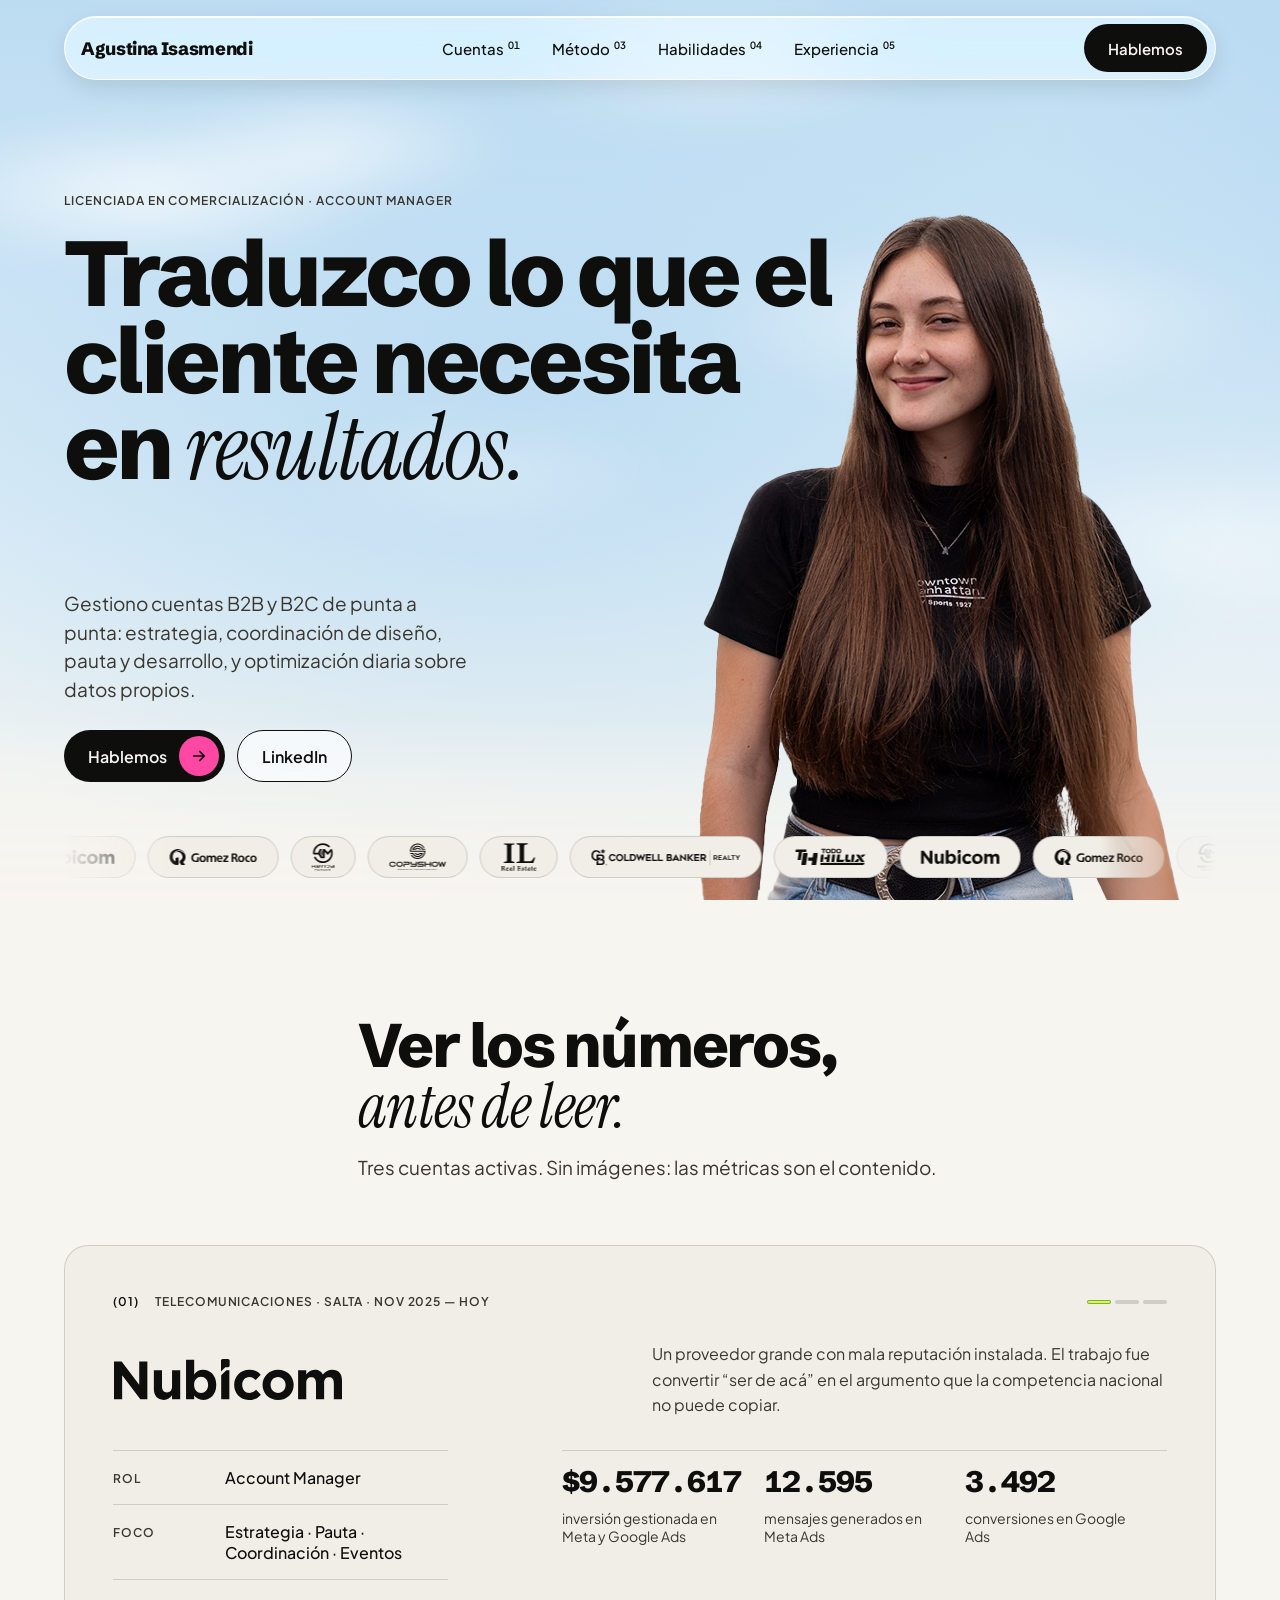
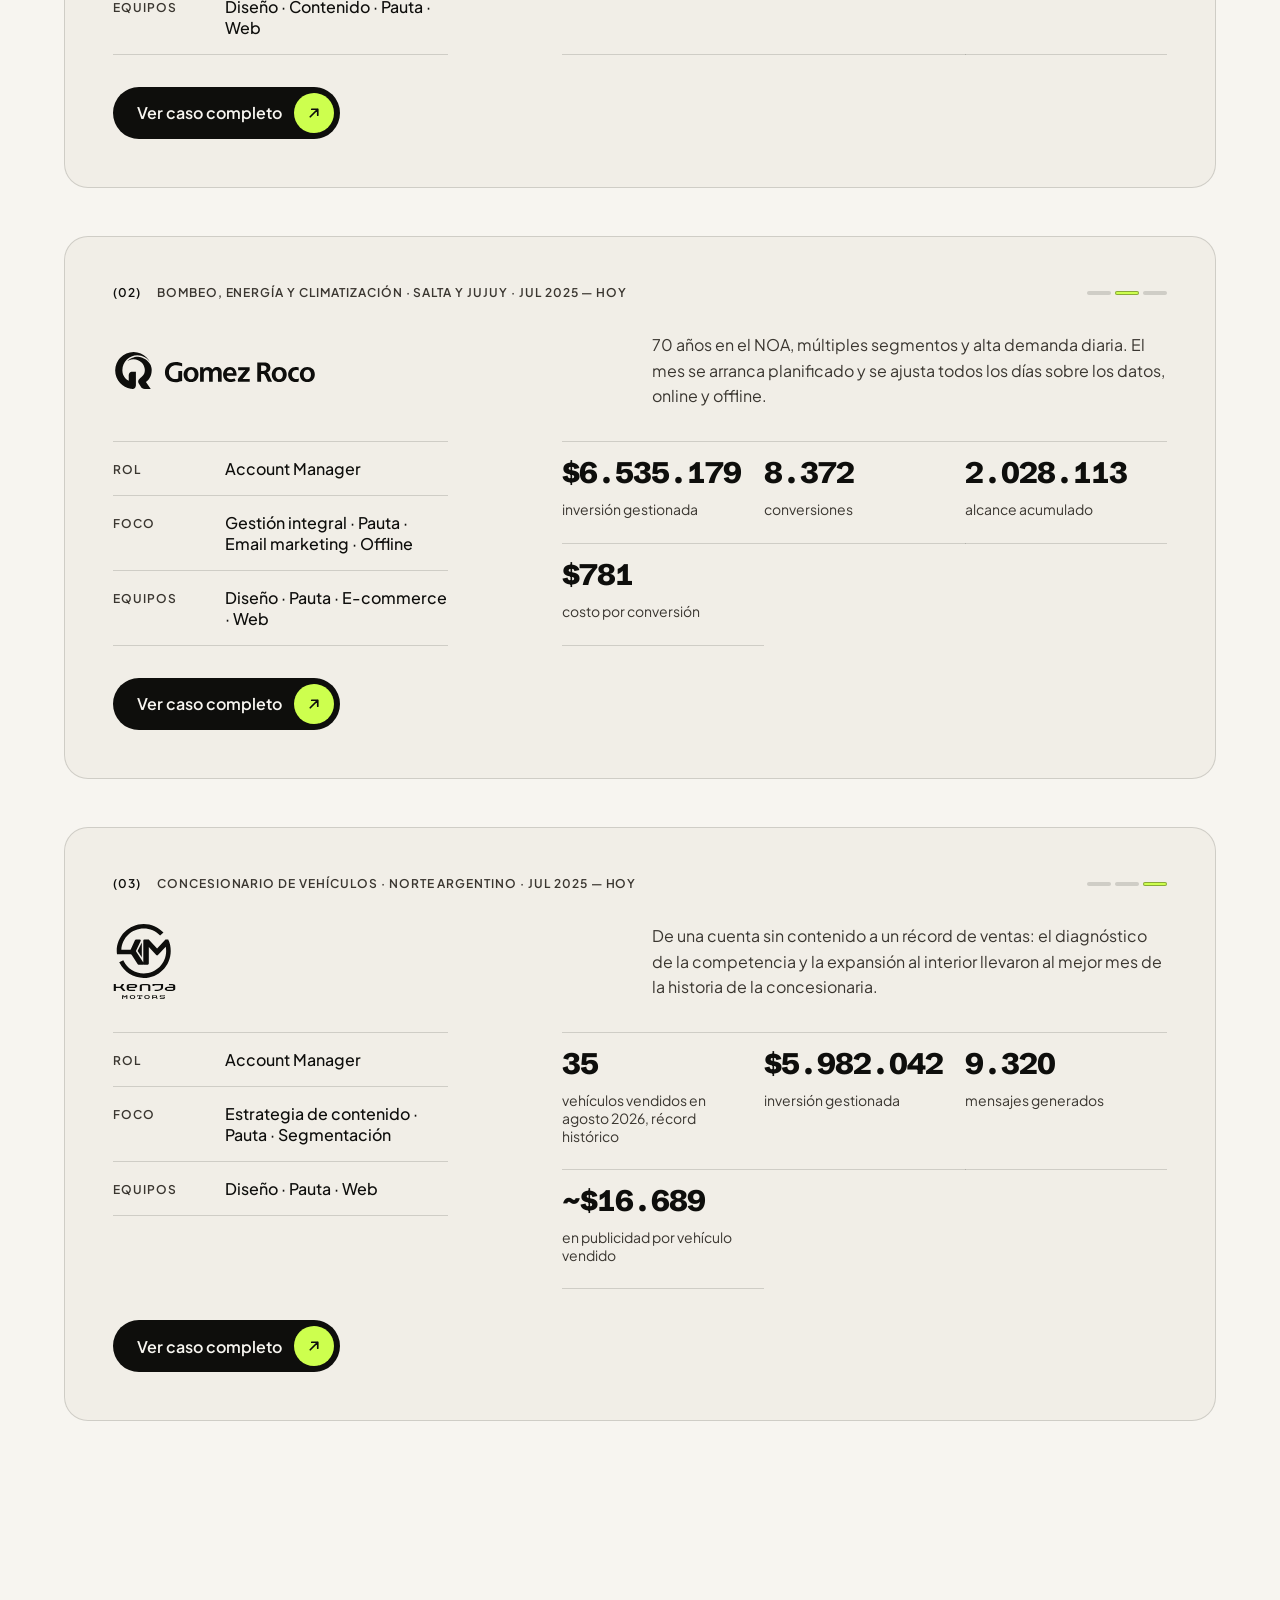
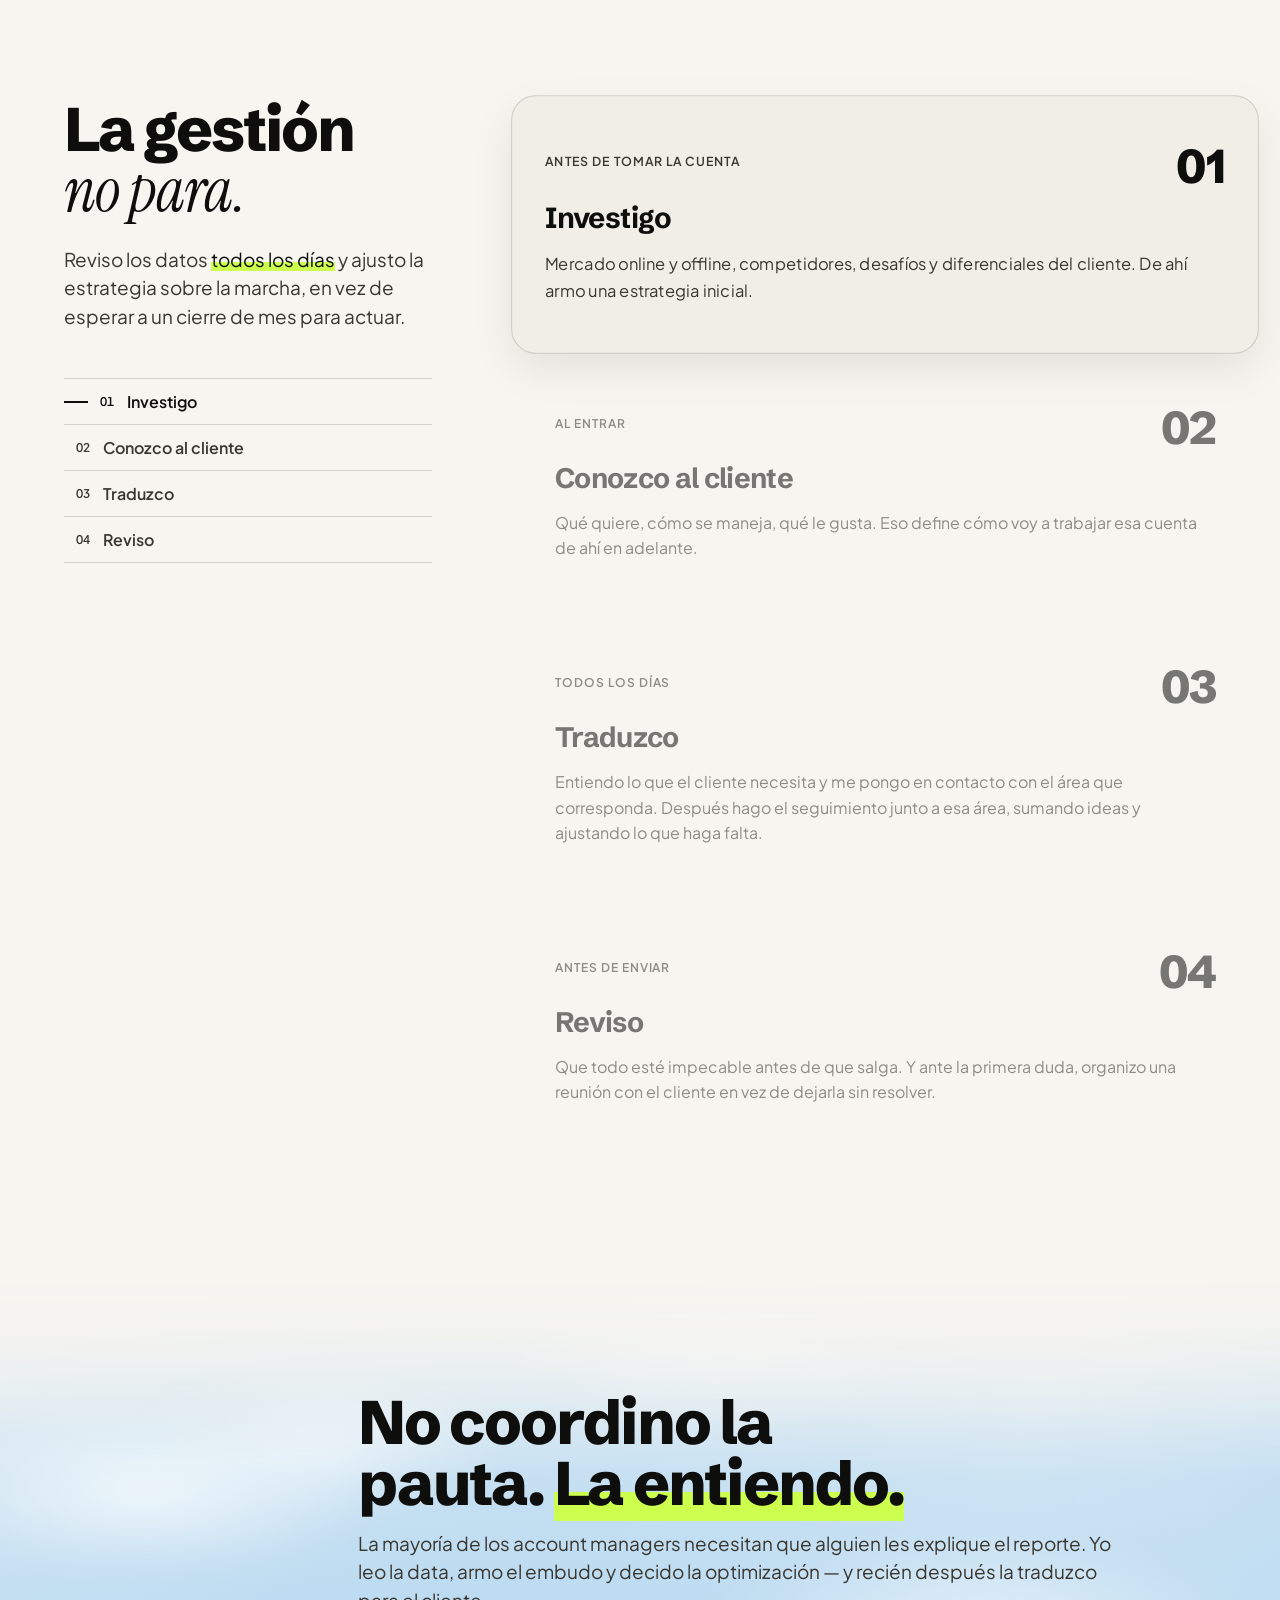
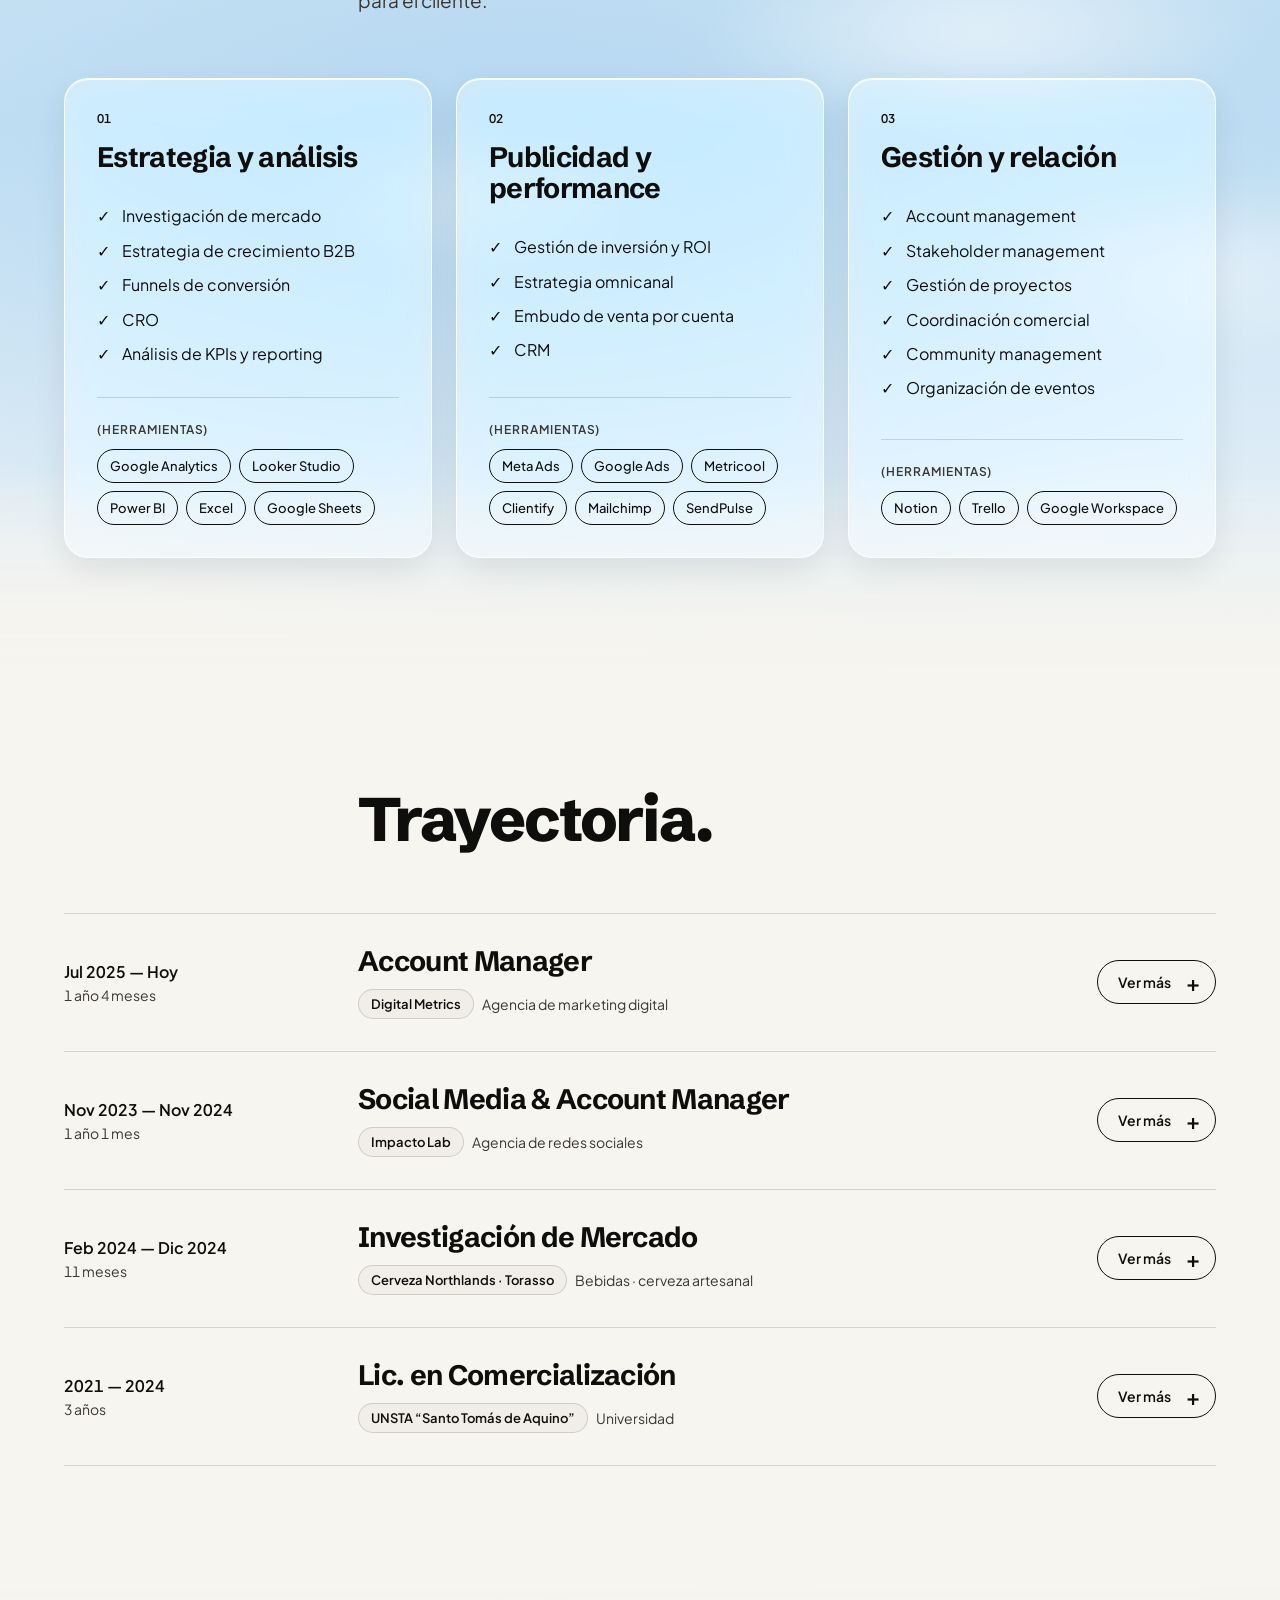
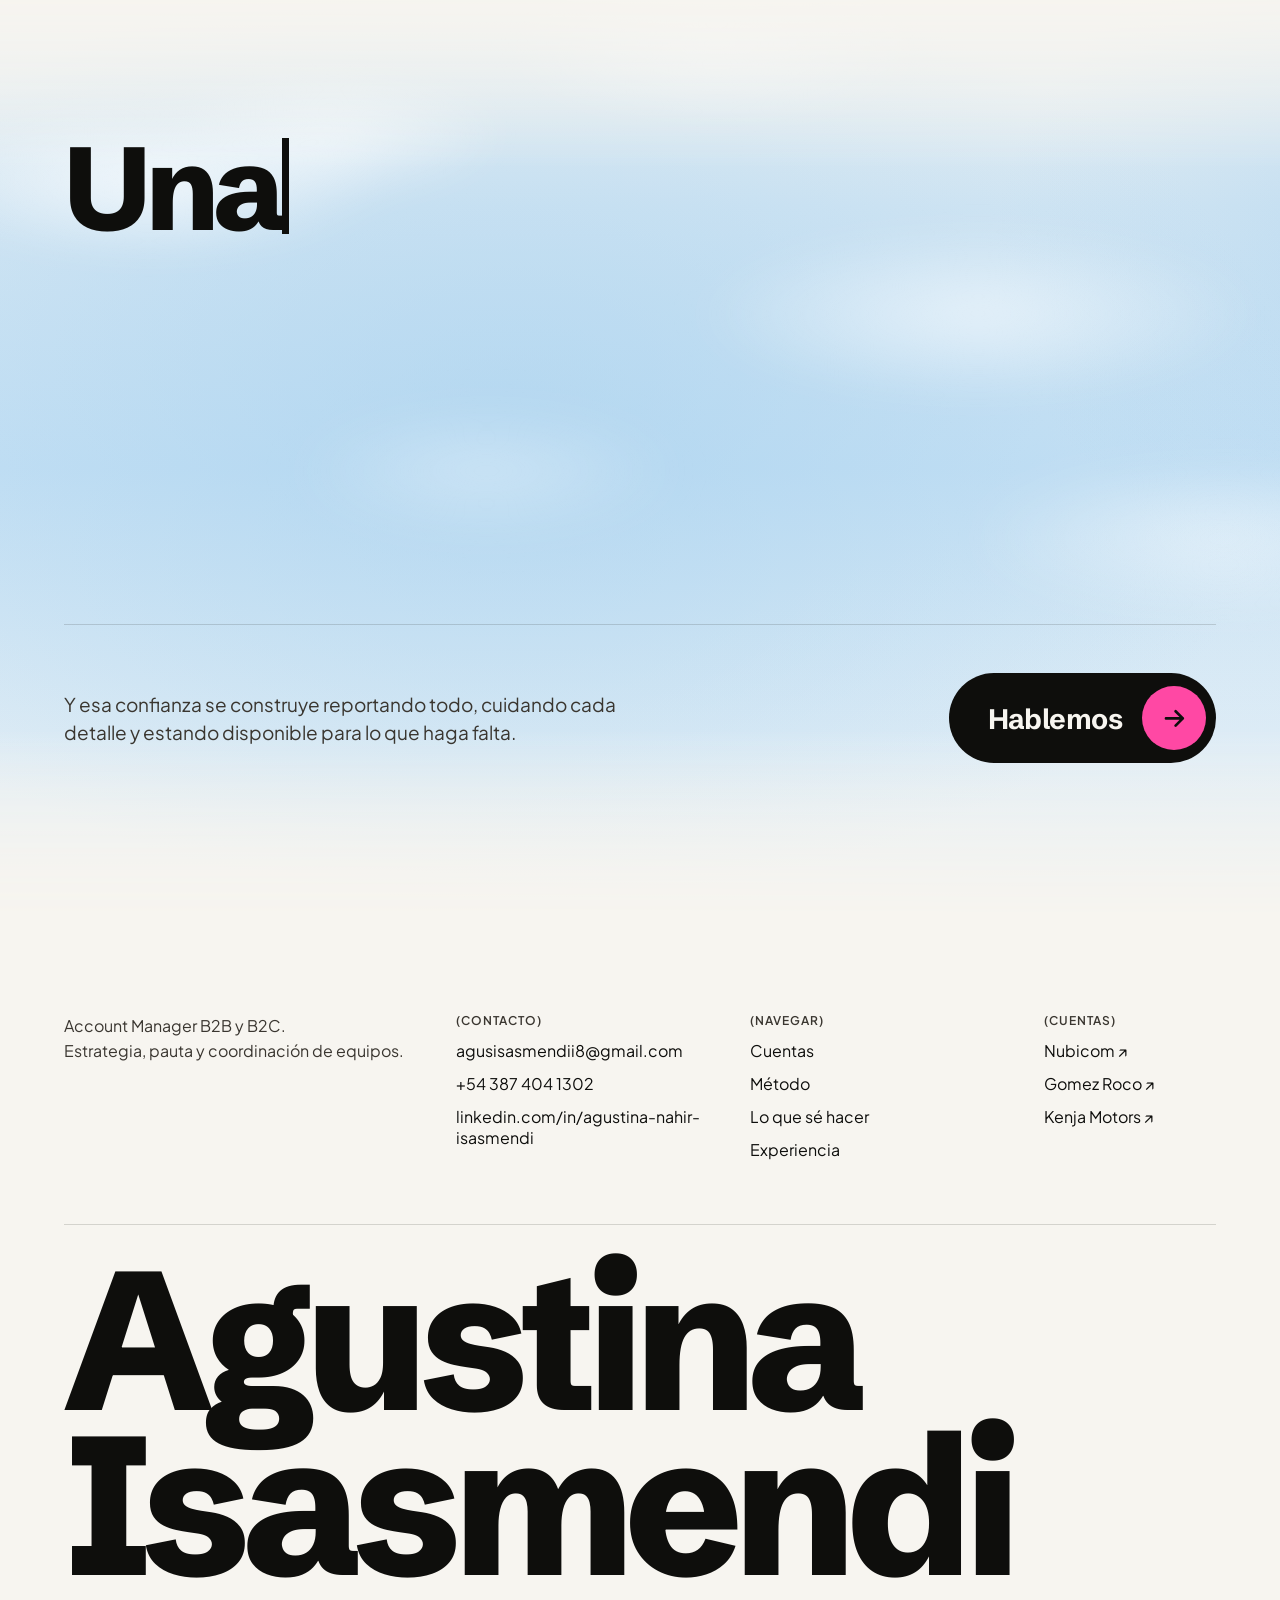
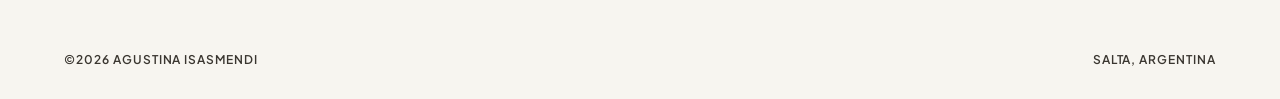
==== commit b9990ee3: "Arreglar scroll en el celu, separar tarjetas de cuentas y achicar marcas - Scroll en el celu: el her" ====
--- a/index.html
+++ b/index.html
@@ -44,7 +44,6 @@
     <div class="sky sky--hero" aria-hidden="true"><div class="sky__light"></div><div class="sky__clouds"></div><div class="sky__clouds sky__clouds--far"></div></div>
     <img class="hero__photo" src="assets/agustina-hero.png" alt="Agustina Isasmendi" width="1080" height="1350" fetchpriority="high">
     <div class="grid hero__grid">
-      <div class="label hero__tag col-7-13 wide-only">(Portfolio 2026)</div>
       <div class="hero__head col-1-10">
         <span class="label">Licenciada en Comercialización · Account Manager</span>
         <h1 class="hero__title">Traduzco lo que el cliente necesita en <em class="accent">resultados.</em></h1>
@@ -60,13 +59,13 @@
     <div class="marquee" data-marquee>
       <div class="marquee__track" data-marquee-track>
         <div class="marquee__set">
-          <div class="brand brand--logo"><img class="logo" src="assets/logos/nubicom.svg" alt="Nubicom" height="28"></div>
-          <div class="brand brand--logo"><img class="logo" src="assets/logos/gomez-roco.svg" alt="Gomez Roco" height="28"></div>
-          <div class="brand brand--logo"><img class="logo logo--stacked" src="assets/logos/kenja-motors.svg" alt="Kenja Motors" height="40"></div>
-          <div class="brand brand--logo"><img class="logo logo--stacked" src="assets/logos/copyshow.svg" alt="Copyshow" height="40"></div>
-          <div class="brand brand--logo"><img class="logo logo--stacked" src="assets/logos/il-real-estate.svg" alt="IL Real Estate" height="40"></div>
-          <div class="brand brand--logo"><img class="logo" src="assets/logos/coldwell-banker.svg" alt="Coldwell Banker Realty" height="24" style="--logo-h:24px"></div>
-          <div class="brand brand--logo"><img class="logo" src="assets/logos/todo-hilux.svg" alt="Todo Hilux" height="28"></div>
+          <div class="brand brand--logo"><img class="logo logo--dense" src="assets/logos/nubicom.svg" alt="Nubicom" height="14"></div>
+          <div class="brand brand--logo"><img class="logo" src="assets/logos/gomez-roco.svg" alt="Gomez Roco" height="18"></div>
+          <div class="brand brand--logo"><img class="logo logo--stacked" src="assets/logos/kenja-motors.svg" alt="Kenja Motors" height="28"></div>
+          <div class="brand brand--logo"><img class="logo logo--stacked" src="assets/logos/copyshow.svg" alt="Copyshow" height="28"></div>
+          <div class="brand brand--logo"><img class="logo logo--stacked" src="assets/logos/il-real-estate.svg" alt="IL Real Estate" height="28"></div>
+          <div class="brand brand--logo"><img class="logo" src="assets/logos/coldwell-banker.svg" alt="Coldwell Banker Realty" height="18"></div>
+          <div class="brand brand--logo"><img class="logo" src="assets/logos/todo-hilux.svg" alt="Todo Hilux" height="18"></div>
         </div>
         <!-- La segunda copia del set la agrega portfolio.js para el loop infinito -->
       </div>
@@ -81,7 +80,6 @@
           <h2 class="h2">Ver los números, <em class="accent">antes de leer.</em></h2>
           <p class="lead" style="max-width:48ch">Tres cuentas activas. Sin imágenes: las métricas son el contenido.</p>
         </div>
-        <div class="label col-11-13 wide-only" style="display:flex;justify-content:flex-end;text-transform:none">(03)</div>
       </div>
 
       <div class="stack-item" data-stack>
@@ -330,7 +328,6 @@
   <section id="contacto" class="cta">
     <div class="sky sky--cta" aria-hidden="true"><div class="sky__light"></div><div class="sky__clouds"></div><div class="sky__clouds sky__clouds--far"></div></div>
     <div class="container cta__inner">
-      <span class="label">(Hablemos)</span>
       <h2 class="cta__title" aria-label="Una buena cuenta se sostiene en la confianza." data-typer><span aria-hidden="true">Una buena cuenta se sostiene en la <em class="accent">confianza.</em></span></h2>
       <div class="cta__row">
         <p class="lead">Y esa confianza se construye reportando todo, cuidando cada detalle y estando disponible para lo que haga falta.</p>
--- a/css/portfolio.css
+++ b/css/portfolio.css
@@ -108,7 +108,9 @@
   position: relative;
   width: 90%;
   margin: 0 auto;
-  height: 100dvh;
+  /* svh en el celu: alto fijo que no cambia cuando aparece o se va la barra del navegador */
+  height: 100vh;
+  height: 100svh;
   display: flex;
   flex-direction: column;
   gap: 2vh;
@@ -117,6 +119,7 @@
   transform-origin: 50% 0;
 }
 /* En desktop con poco alto, el hero crece en vez de cortar contenido */
+@media (min-width: 900px) { .hero { height: 100dvh; } }
 @media (min-width: 900px) and (max-height: 699.98px) { .hero { height: auto; } }
 
 .hero__photo {
@@ -149,13 +152,12 @@
   z-index: 1;
   flex: 1;
   min-height: 0;
-  grid-template-rows: auto 1fr auto;
+  /* Mobile: titular arriba, párrafo y botones ocupan el resto. Desktop: titular centrado, párrafo abajo */
+  grid-template-rows: auto 1fr;
   row-gap: 3vh;
   padding-top: 2vh;
   box-sizing: border-box;
 }
-.hero__tag { justify-content: flex-end; }
-@media (min-width: 900px) { .hero__tag { display: flex; } }
 .hero__title {
   margin: 0;
   font-family: var(--font-display);
@@ -181,6 +183,7 @@
 }
 .hero__lead { margin: 0; font-size: 16px; line-height: 1.5; color: var(--ink-2); max-width: 44ch; text-wrap: pretty; }
 @media (min-width: 900px) {
+  .hero__grid { grid-template-rows: 1fr auto; }
   .hero__head { align-self: center; gap: 2.4vh; }
   .hero__intro { align-self: auto; justify-content: flex-start; gap: 3vh; padding-bottom: 4vh; }
   .hero__lead { font-size: 19px; }
@@ -209,8 +212,9 @@
   display: flex;
   align-items: center;
   gap: 12px;
-  height: 56px;
-  padding: 0 24px 0 8px;
+  /* Más bajas que los botones (52px): las marcas acompañan, la acción manda */
+  height: 40px;
+  padding: 0 20px 0 6px;
   border-radius: 100px;
   background: var(--paper-2);
   border: 1px solid var(--hairline);
@@ -218,8 +222,10 @@
 }
 .brand__name { font-family: var(--font-display); font-weight: 700; font-size: 18px; letter-spacing: -.02em; }
 /* Marcas con logo: solo el logo, que ya incluye el nombre */
-.brand--logo { padding: 0 28px; --logo-h: 28px; }
-.brand--logo .logo--stacked { --logo-h: 44px; }
+.brand--logo { padding: 0 20px; --logo-h: 18px; }
+.brand--logo .logo--stacked { --logo-h: 28px; }
+/* Logos que son solo letras llenan todo el alto: un poco más bajos para pesar igual que los que tienen ícono */
+.brand--logo .logo--dense { --logo-h: 14px; }
 /* Sin movimiento: una sola copia de las marcas, en filas centradas */
 @media (prefers-reduced-motion: reduce) {
   .marquee__track { flex-wrap: wrap; justify-content: center; width: auto; }
@@ -229,8 +235,11 @@
 
 /* ---------- Cuentas (stacking) ---------- */
 
-.stack-item { position: sticky; top: 96px; margin-bottom: 24px; }
-@media (min-width: 900px) { .stack-item { margin-bottom: 48px; } }
+/* En mobile, una pausa entre tarjetas: la actual queda fija y entera (con su CTA) antes de que llegue la siguiente */
+.stack-item { position: sticky; top: 96px; margin-bottom: 32svh; }
+.stack-item:last-child { margin-bottom: 24px; }
+.account { will-change: transform, opacity; }
+@media (min-width: 900px) { .stack-item, .stack-item:last-child { margin-bottom: 48px; } }
 @media (prefers-reduced-motion: reduce) { .stack-item { position: relative; top: auto !important; } }
 
 .account {
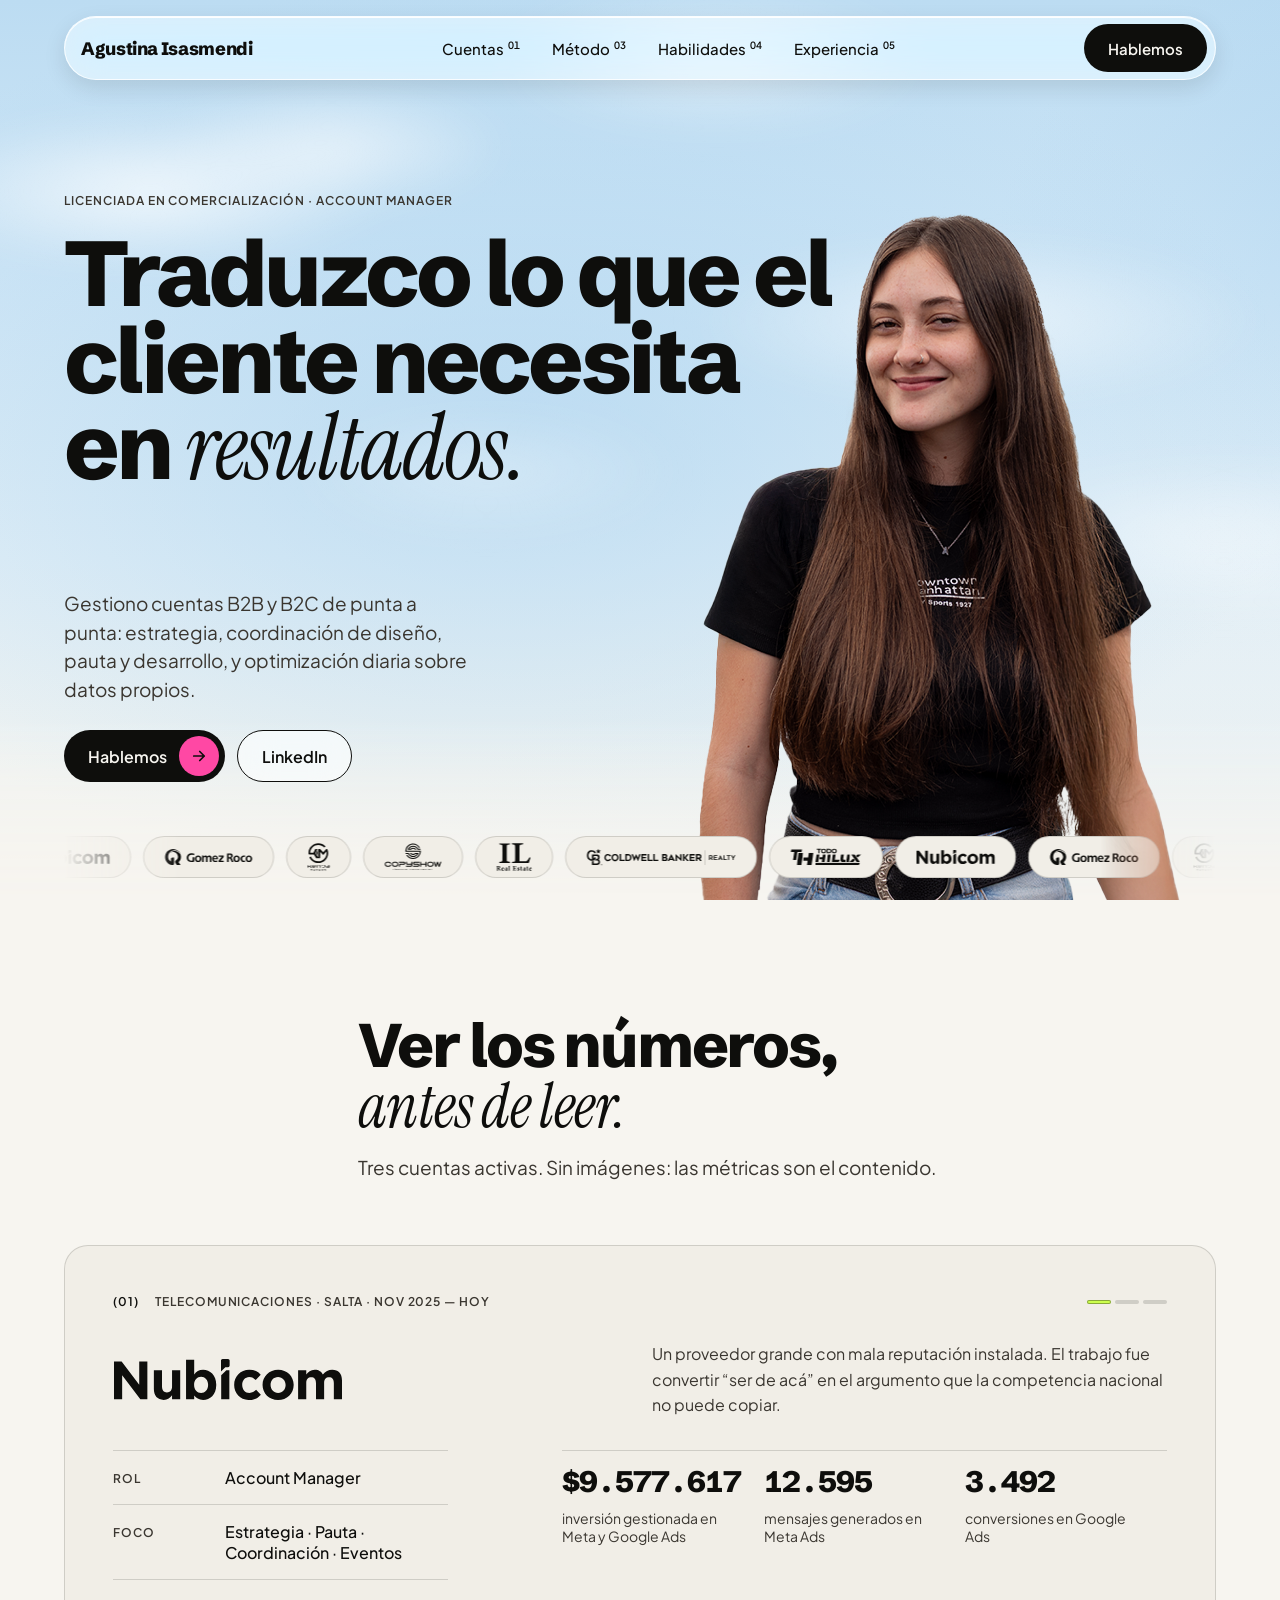
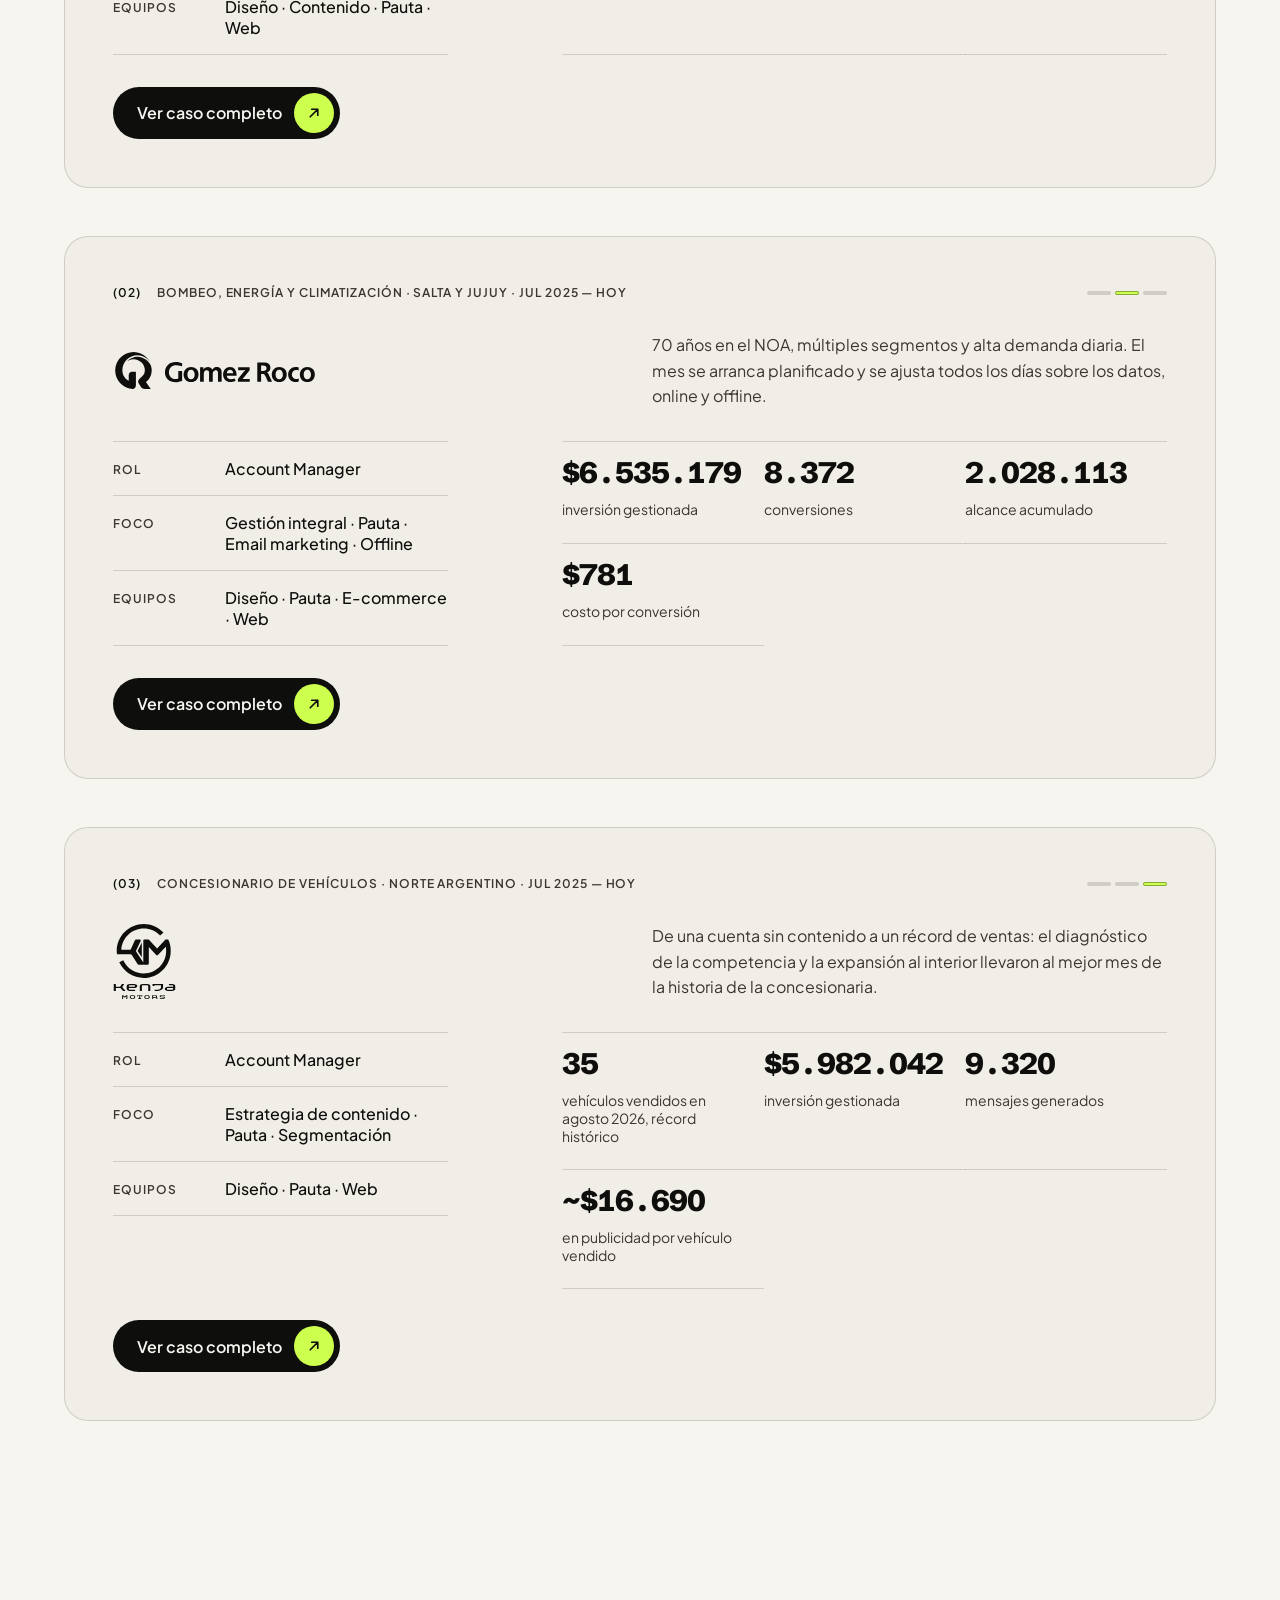
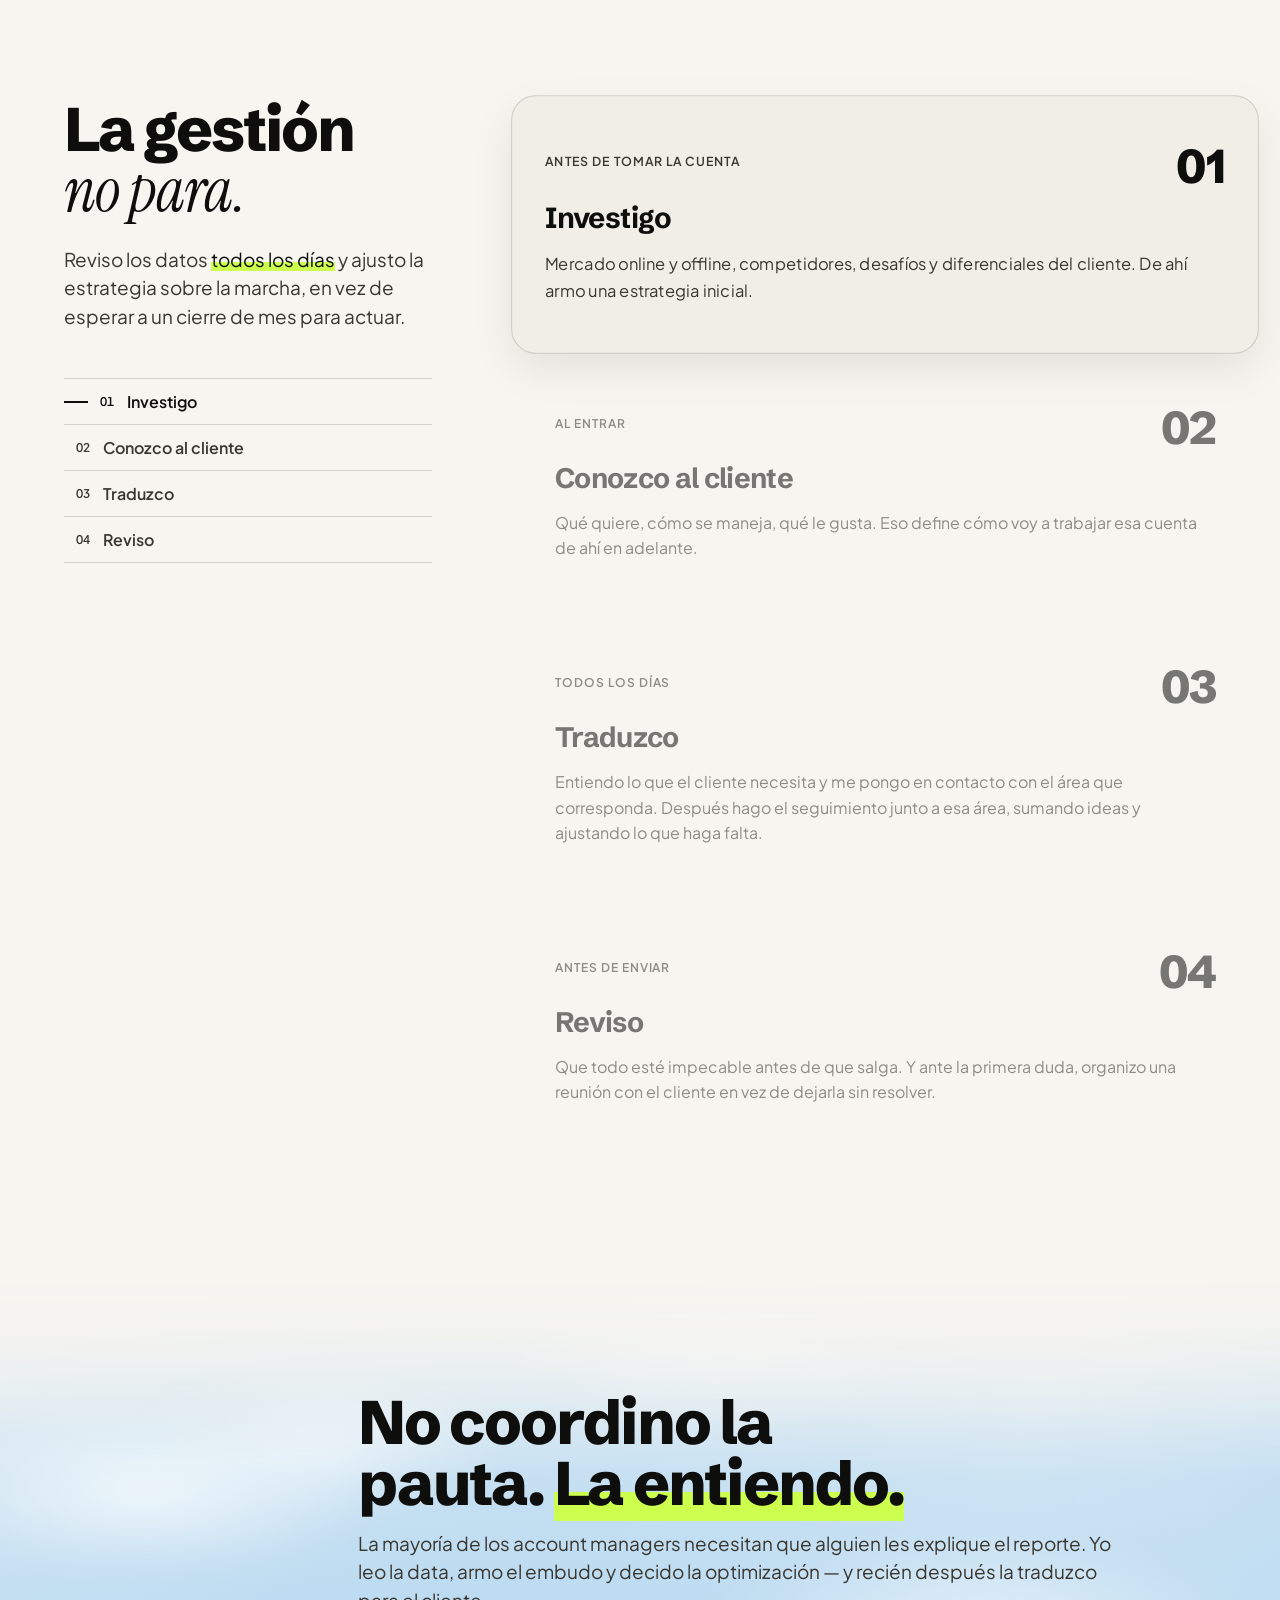
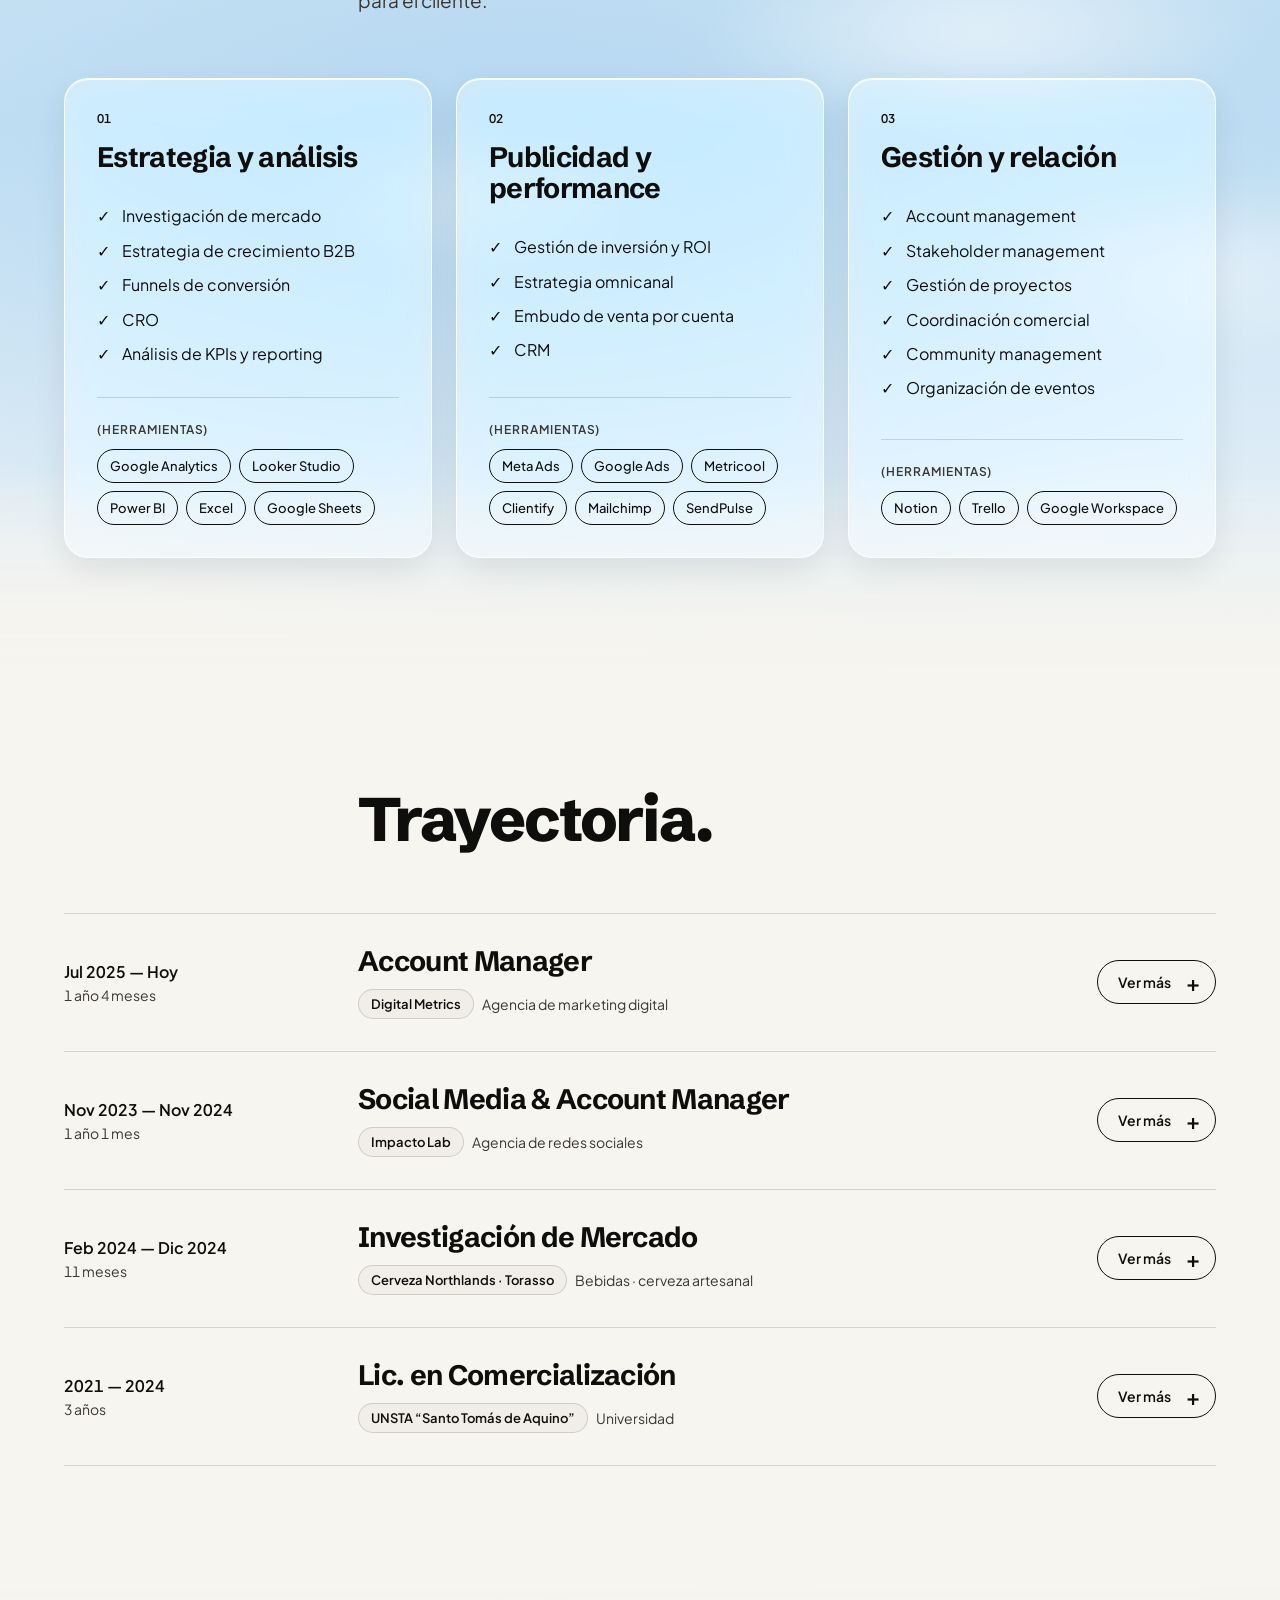
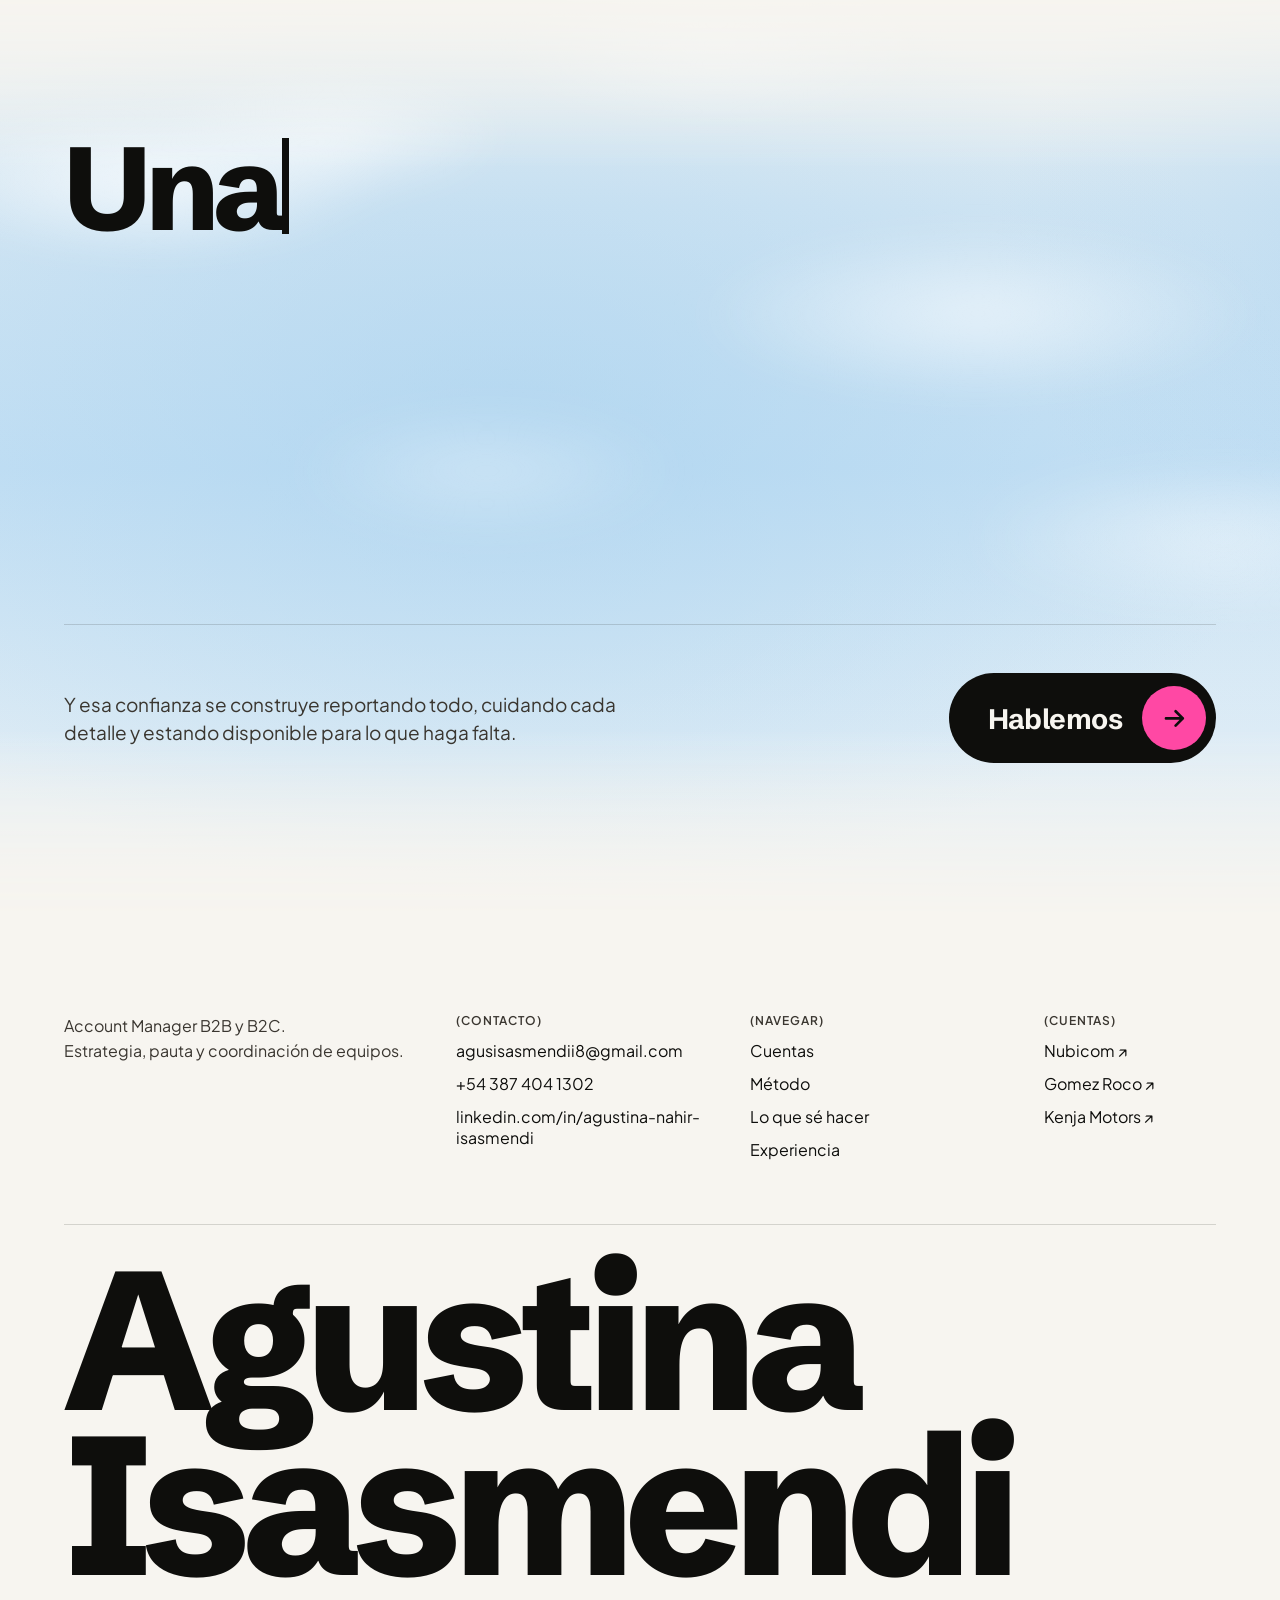
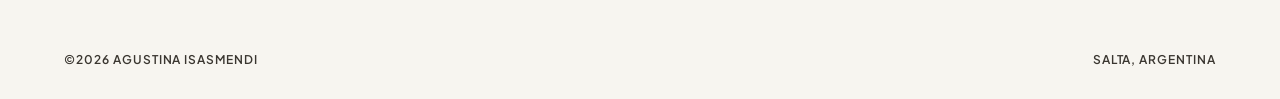
==== commit b2813d2b: "Agregar favicon e imágenes para compartir por página - Favicon con el monograma: favicon.svg, favico" ====
--- a/index.html
+++ b/index.html
@@ -5,14 +5,27 @@
 <meta name="viewport" content="width=device-width, initial-scale=1">
 <title>Agustina Isasmendi — Account Manager</title>
 <meta name="description" content="Account Manager B2B y B2C en Salta. Traduzco lo que el cliente necesita en resultados.">
+<link rel="canonical" href="https://lautaro-torres.github.io/Agus-Portfolio/">
+<meta name="theme-color" content="#F7F5F0">
+<link rel="icon" href="favicon.ico" sizes="any">
+<link rel="icon" href="favicon.svg" type="image/svg+xml">
+<link rel="apple-touch-icon" href="icons/apple-touch-icon.png">
+<link rel="manifest" href="site.webmanifest">
+<meta property="og:type" content="website">
+<meta property="og:site_name" content="Agustina Isasmendi">
+<meta property="og:locale" content="es_AR">
+<meta property="og:url" content="https://lautaro-torres.github.io/Agus-Portfolio/">
 <meta property="og:title" content="Agustina Isasmendi — Account Manager B2B y B2C">
 <meta property="og:description" content="Gestión de cuentas B2B y B2C de punta a punta: estrategia, coordinación de diseño, pauta y desarrollo, y optimización diaria sobre datos.">
-<meta property="og:image" content="https://lautaro-torres.github.io/Agus-Portfolio/og-image.png">
+<meta property="og:image" content="https://lautaro-torres.github.io/Agus-Portfolio/og/home.png">
+<meta property="og:image:type" content="image/png">
 <meta property="og:image:width" content="1200">
 <meta property="og:image:height" content="630">
+<meta property="og:image:alt" content="Agustina Isasmendi, Account Manager, con el titular “Traduzco lo que el cliente necesita en resultados”">
 <meta name="twitter:card" content="summary_large_image">
-<meta name="theme-color" content="#F7F5F0">
-<link rel="icon" href="data:image/svg+xml;utf8,<svg xmlns='http://www.w3.org/2000/svg' viewBox='0 0 100 100'><rect x='6' y='6' width='88' height='88' rx='19' fill='none' stroke='%230E0E0C' stroke-width='8'/><path d='M8 92L92 8' stroke='%230E0E0C' stroke-width='8'/></svg>">
+<meta name="twitter:title" content="Agustina Isasmendi — Account Manager B2B y B2C">
+<meta name="twitter:description" content="Gestión de cuentas B2B y B2C de punta a punta: estrategia, coordinación de diseño, pauta y desarrollo, y optimización diaria sobre datos.">
+<meta name="twitter:image" content="https://lautaro-torres.github.io/Agus-Portfolio/og/home.png">
 <link rel="stylesheet" href="https://api.fontshare.com/v2/css?f[]=cabinet-grotesk@700,800&amp;f[]=general-sans@400,500,600&amp;f[]=zodiak@401&amp;display=swap">
 <link rel="stylesheet" href="https://fonts.googleapis.com/css2?family=Schibsted+Grotesk:wght@700;800&amp;family=Plus+Jakarta+Sans:wght@400;500;600&amp;family=Instrument+Serif:ital@1&amp;display=swap">
 <link rel="stylesheet" href="css/styles.css">
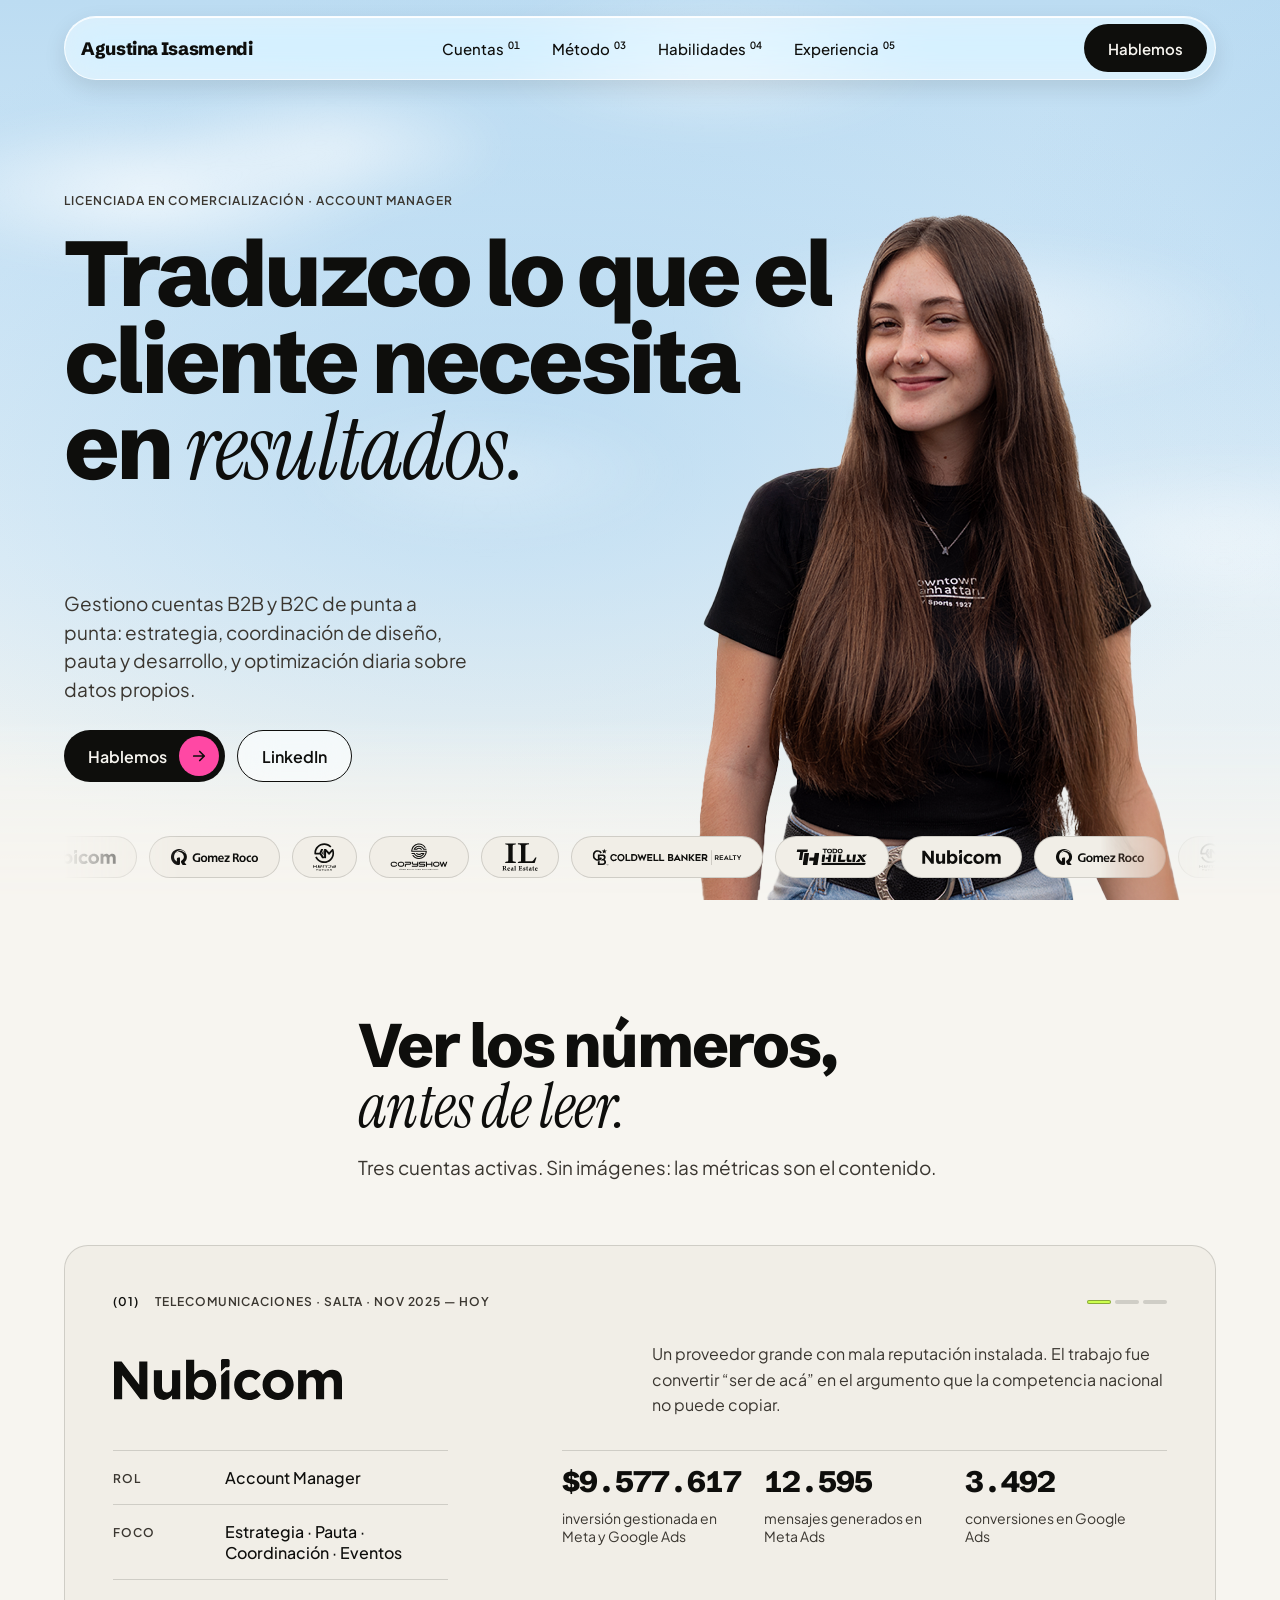
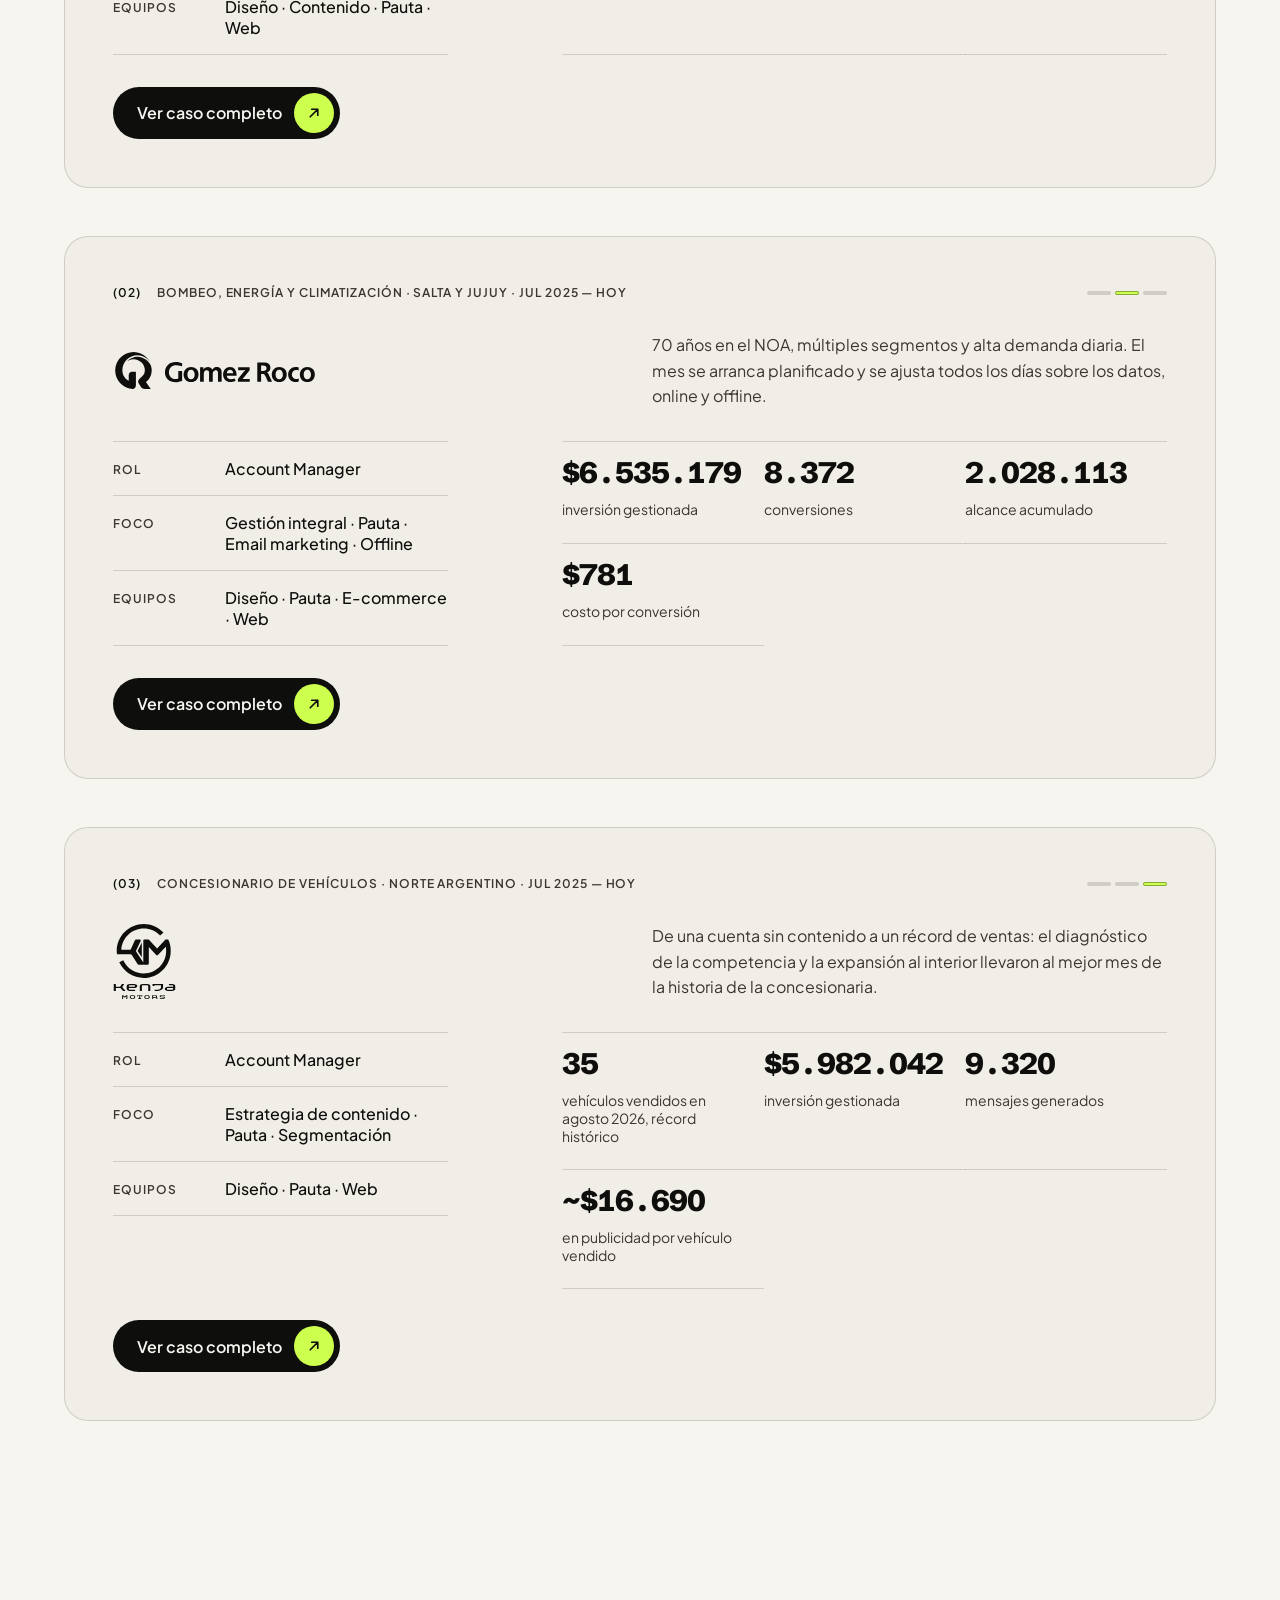
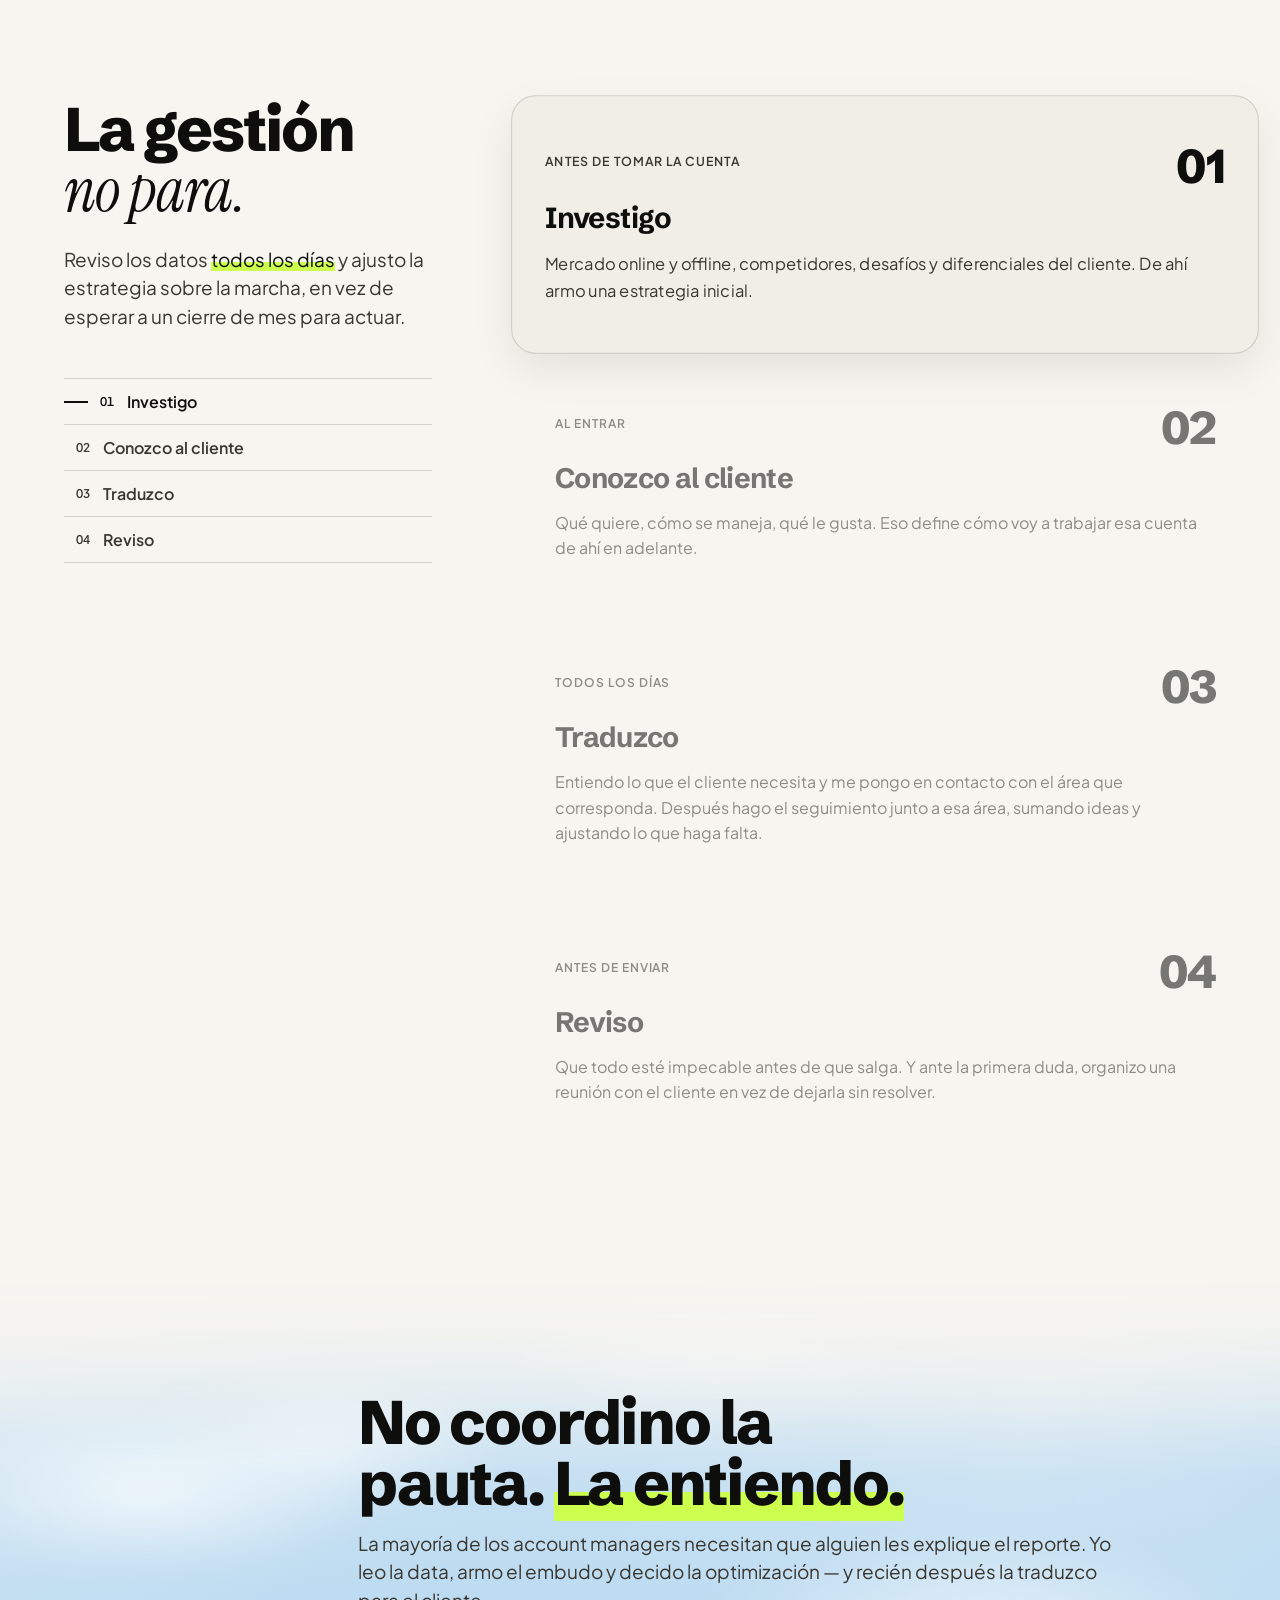
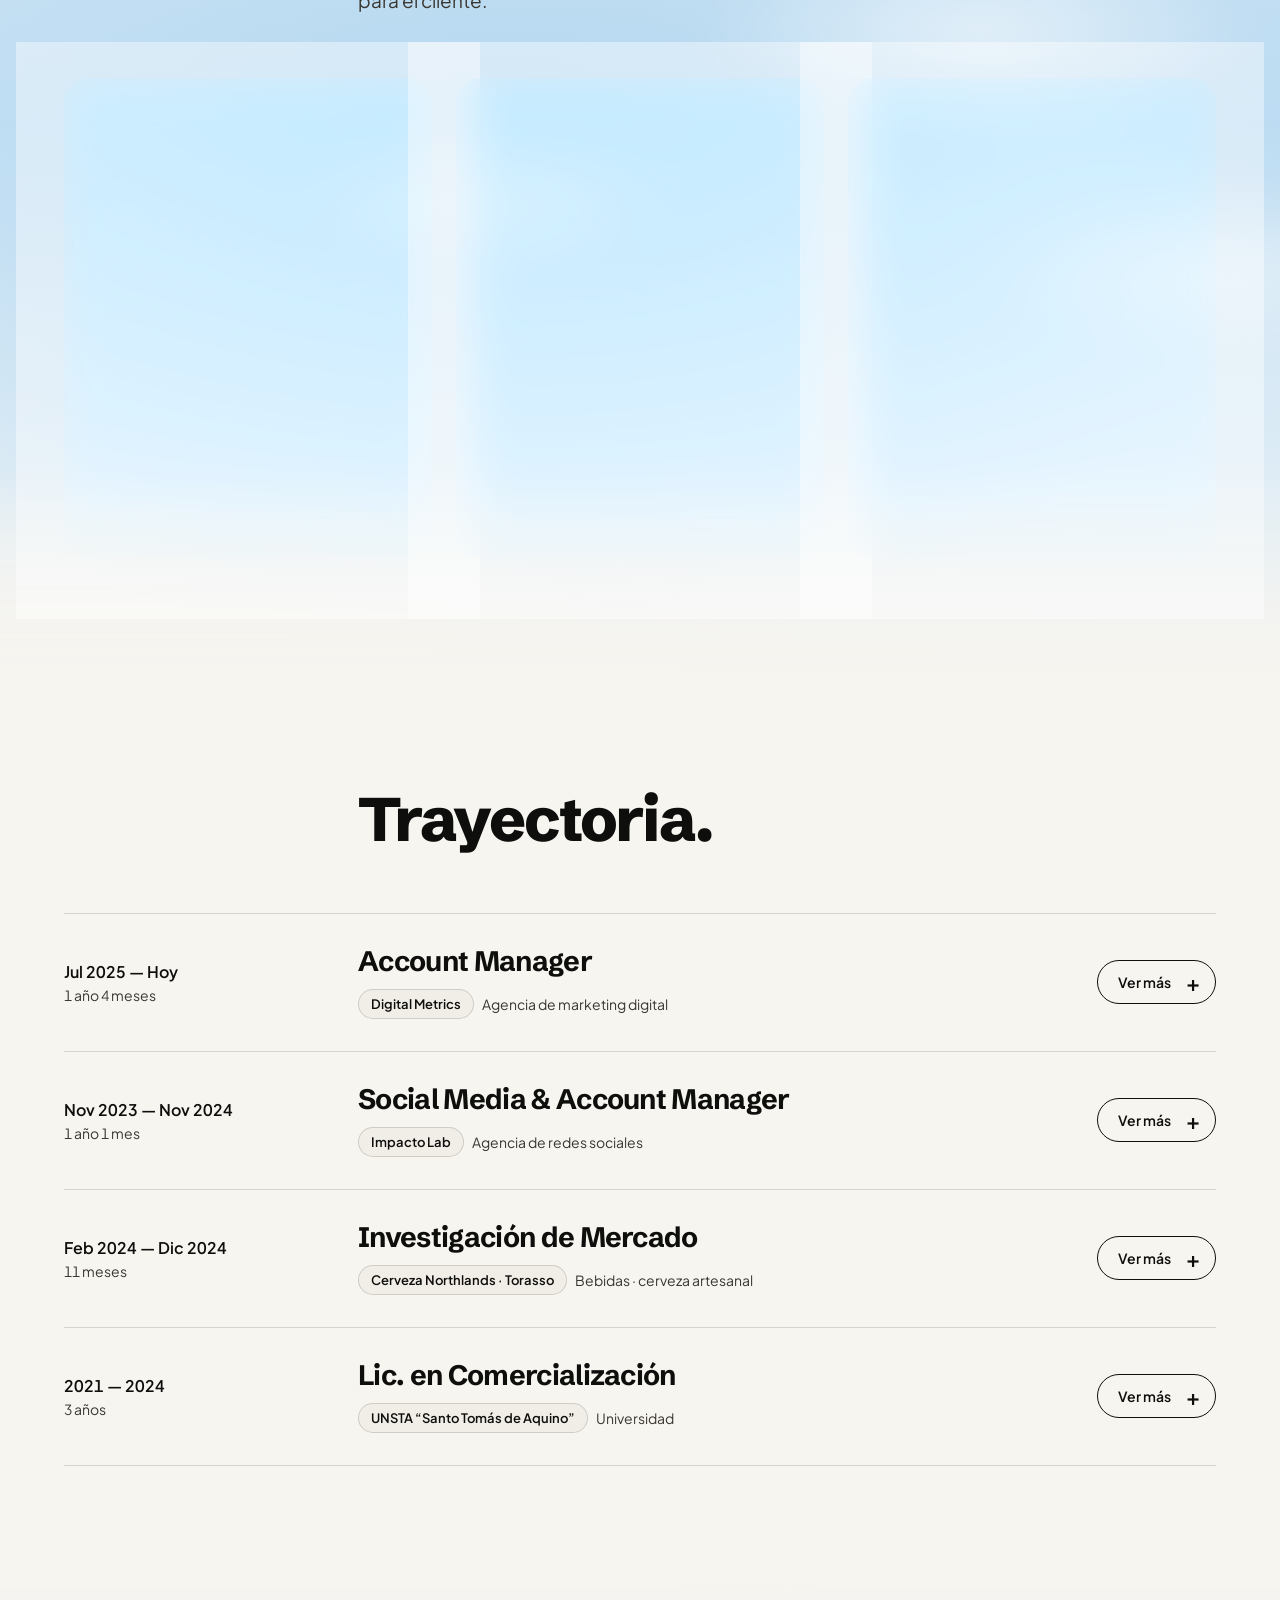
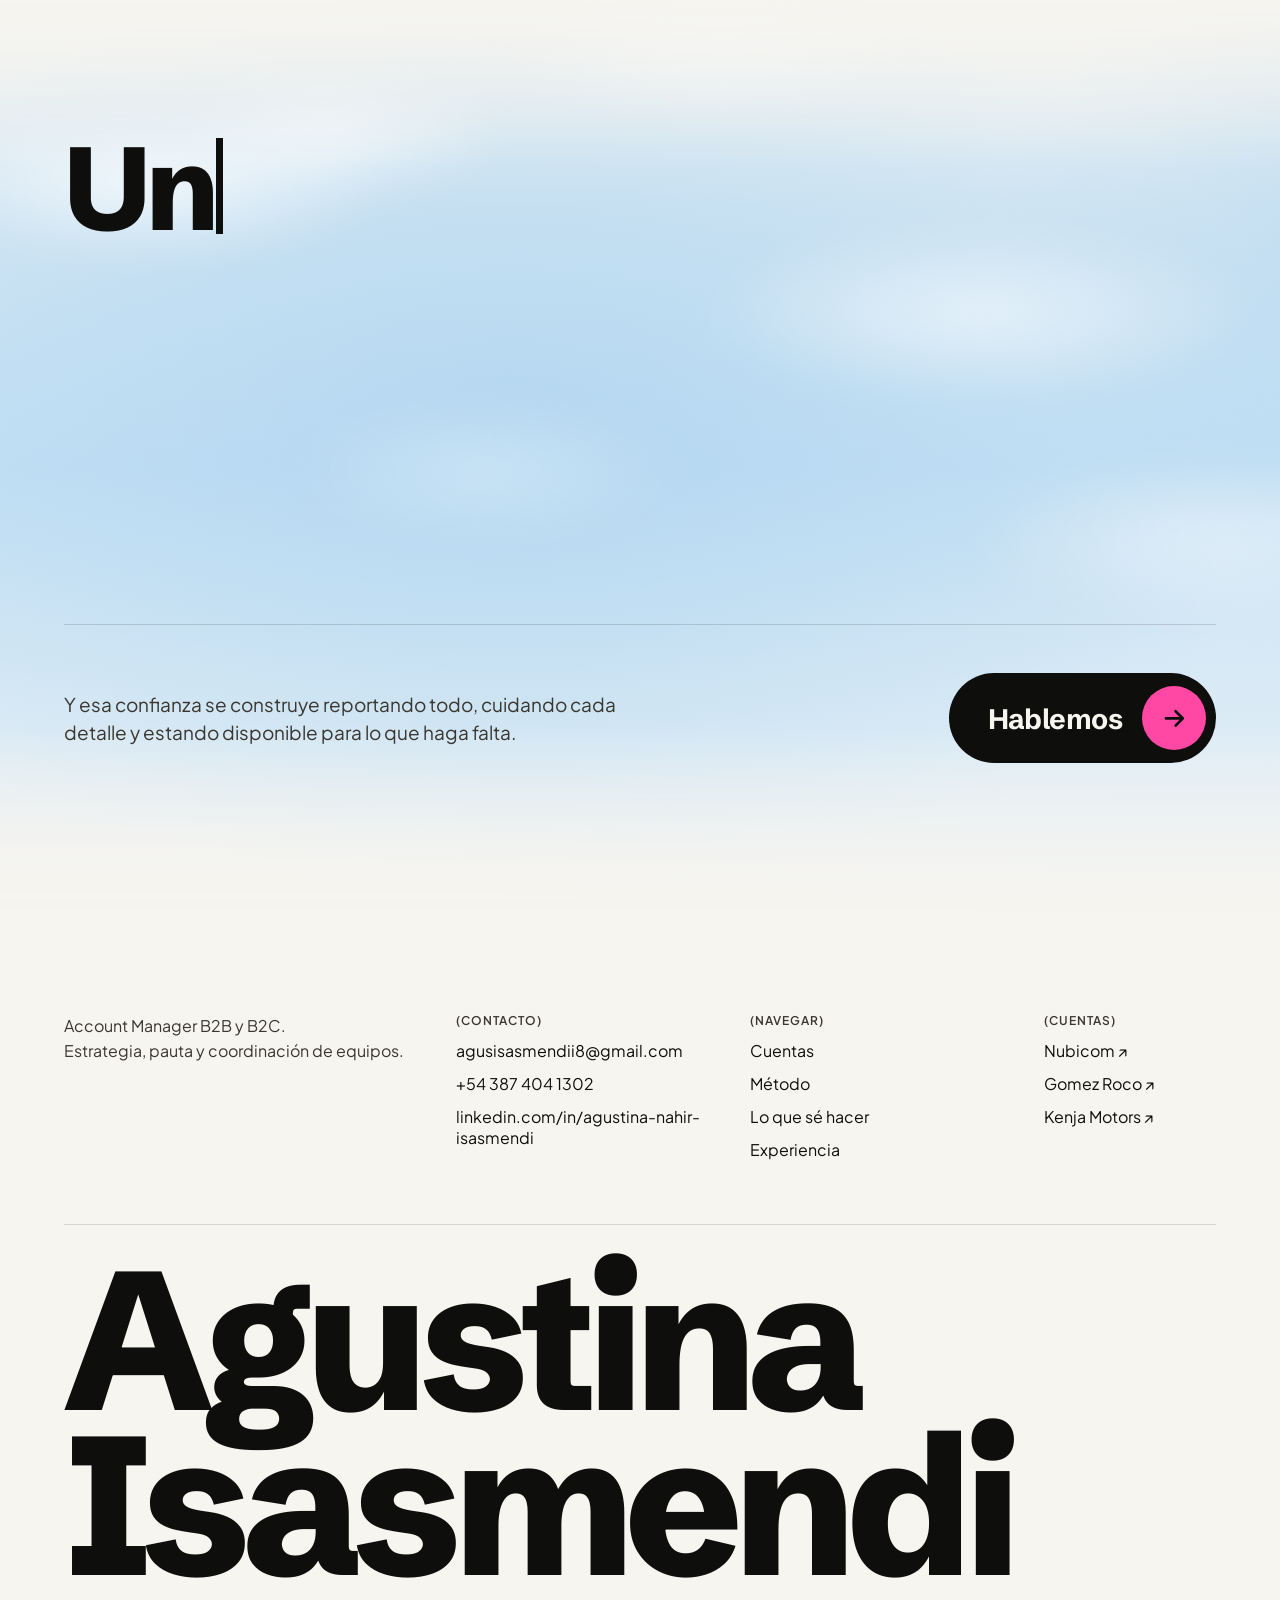
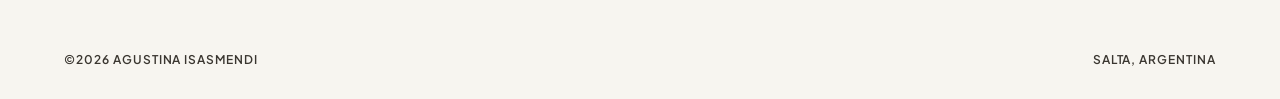
==== commit 3573debf: "Apuntar URLs públicas a www.agusisas.lat canonical, og:url, og:image y twitter:image pasan de GitHub" ====
--- a/index.html
+++ b/index.html
@@ -5,7 +5,7 @@
 <meta name="viewport" content="width=device-width, initial-scale=1">
 <title>Agustina Isasmendi — Account Manager</title>
 <meta name="description" content="Account Manager B2B y B2C en Salta. Traduzco lo que el cliente necesita en resultados.">
-<link rel="canonical" href="https://lautaro-torres.github.io/Agus-Portfolio/">
+<link rel="canonical" href="https://www.agusisas.lat/">
 <meta name="theme-color" content="#F7F5F0">
 <link rel="icon" href="favicon.ico" sizes="any">
 <link rel="icon" href="favicon.svg" type="image/svg+xml">
@@ -14,10 +14,10 @@
 <meta property="og:type" content="website">
 <meta property="og:site_name" content="Agustina Isasmendi">
 <meta property="og:locale" content="es_AR">
-<meta property="og:url" content="https://lautaro-torres.github.io/Agus-Portfolio/">
+<meta property="og:url" content="https://www.agusisas.lat/">
 <meta property="og:title" content="Agustina Isasmendi — Account Manager B2B y B2C">
 <meta property="og:description" content="Gestión de cuentas B2B y B2C de punta a punta: estrategia, coordinación de diseño, pauta y desarrollo, y optimización diaria sobre datos.">
-<meta property="og:image" content="https://lautaro-torres.github.io/Agus-Portfolio/og/home.png">
+<meta property="og:image" content="https://www.agusisas.lat/og/home.png">
 <meta property="og:image:type" content="image/png">
 <meta property="og:image:width" content="1200">
 <meta property="og:image:height" content="630">
@@ -25,7 +25,7 @@
 <meta name="twitter:card" content="summary_large_image">
 <meta name="twitter:title" content="Agustina Isasmendi — Account Manager B2B y B2C">
 <meta name="twitter:description" content="Gestión de cuentas B2B y B2C de punta a punta: estrategia, coordinación de diseño, pauta y desarrollo, y optimización diaria sobre datos.">
-<meta name="twitter:image" content="https://lautaro-torres.github.io/Agus-Portfolio/og/home.png">
+<meta name="twitter:image" content="https://www.agusisas.lat/og/home.png">
 <link rel="stylesheet" href="https://api.fontshare.com/v2/css?f[]=cabinet-grotesk@700,800&amp;f[]=general-sans@400,500,600&amp;f[]=zodiak@401&amp;display=swap">
 <link rel="stylesheet" href="https://fonts.googleapis.com/css2?family=Schibsted+Grotesk:wght@700;800&amp;family=Plus+Jakarta+Sans:wght@400;500;600&amp;family=Instrument+Serif:ital@1&amp;display=swap">
 <link rel="stylesheet" href="css/styles.css">
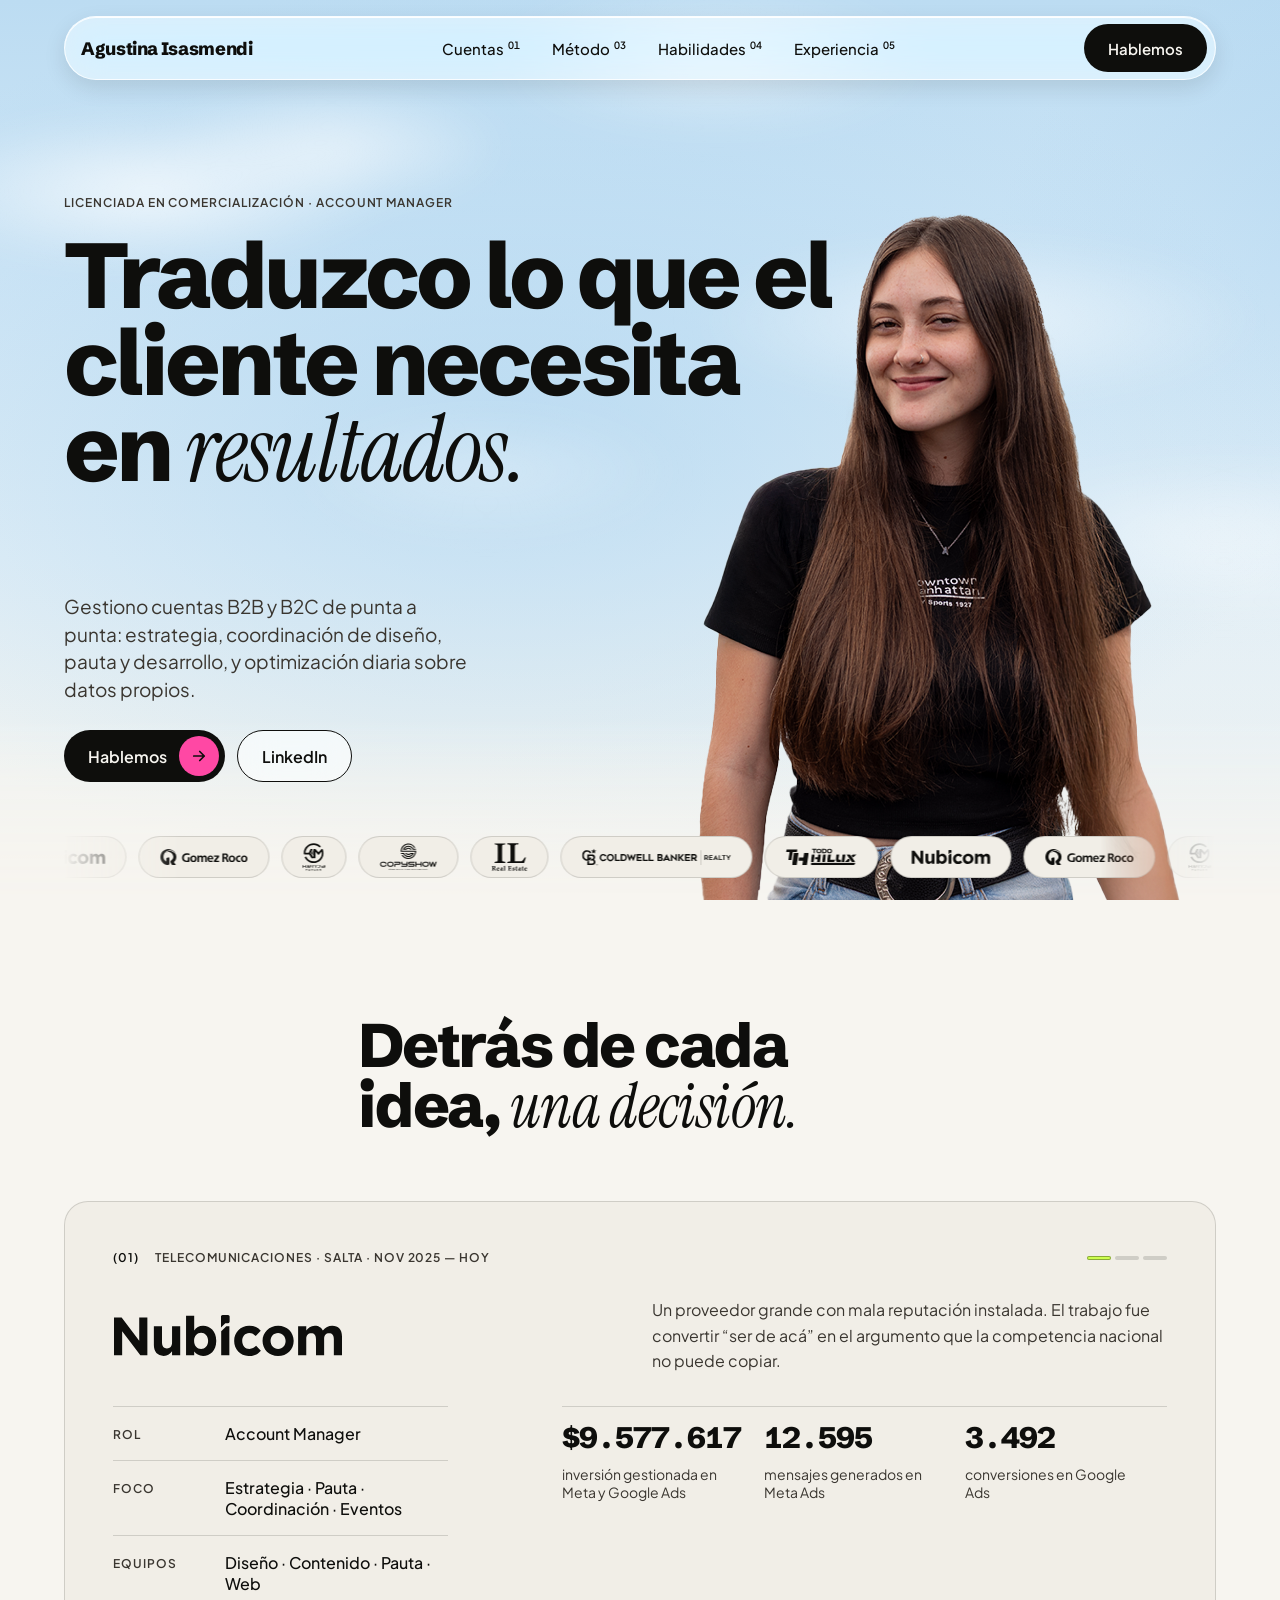
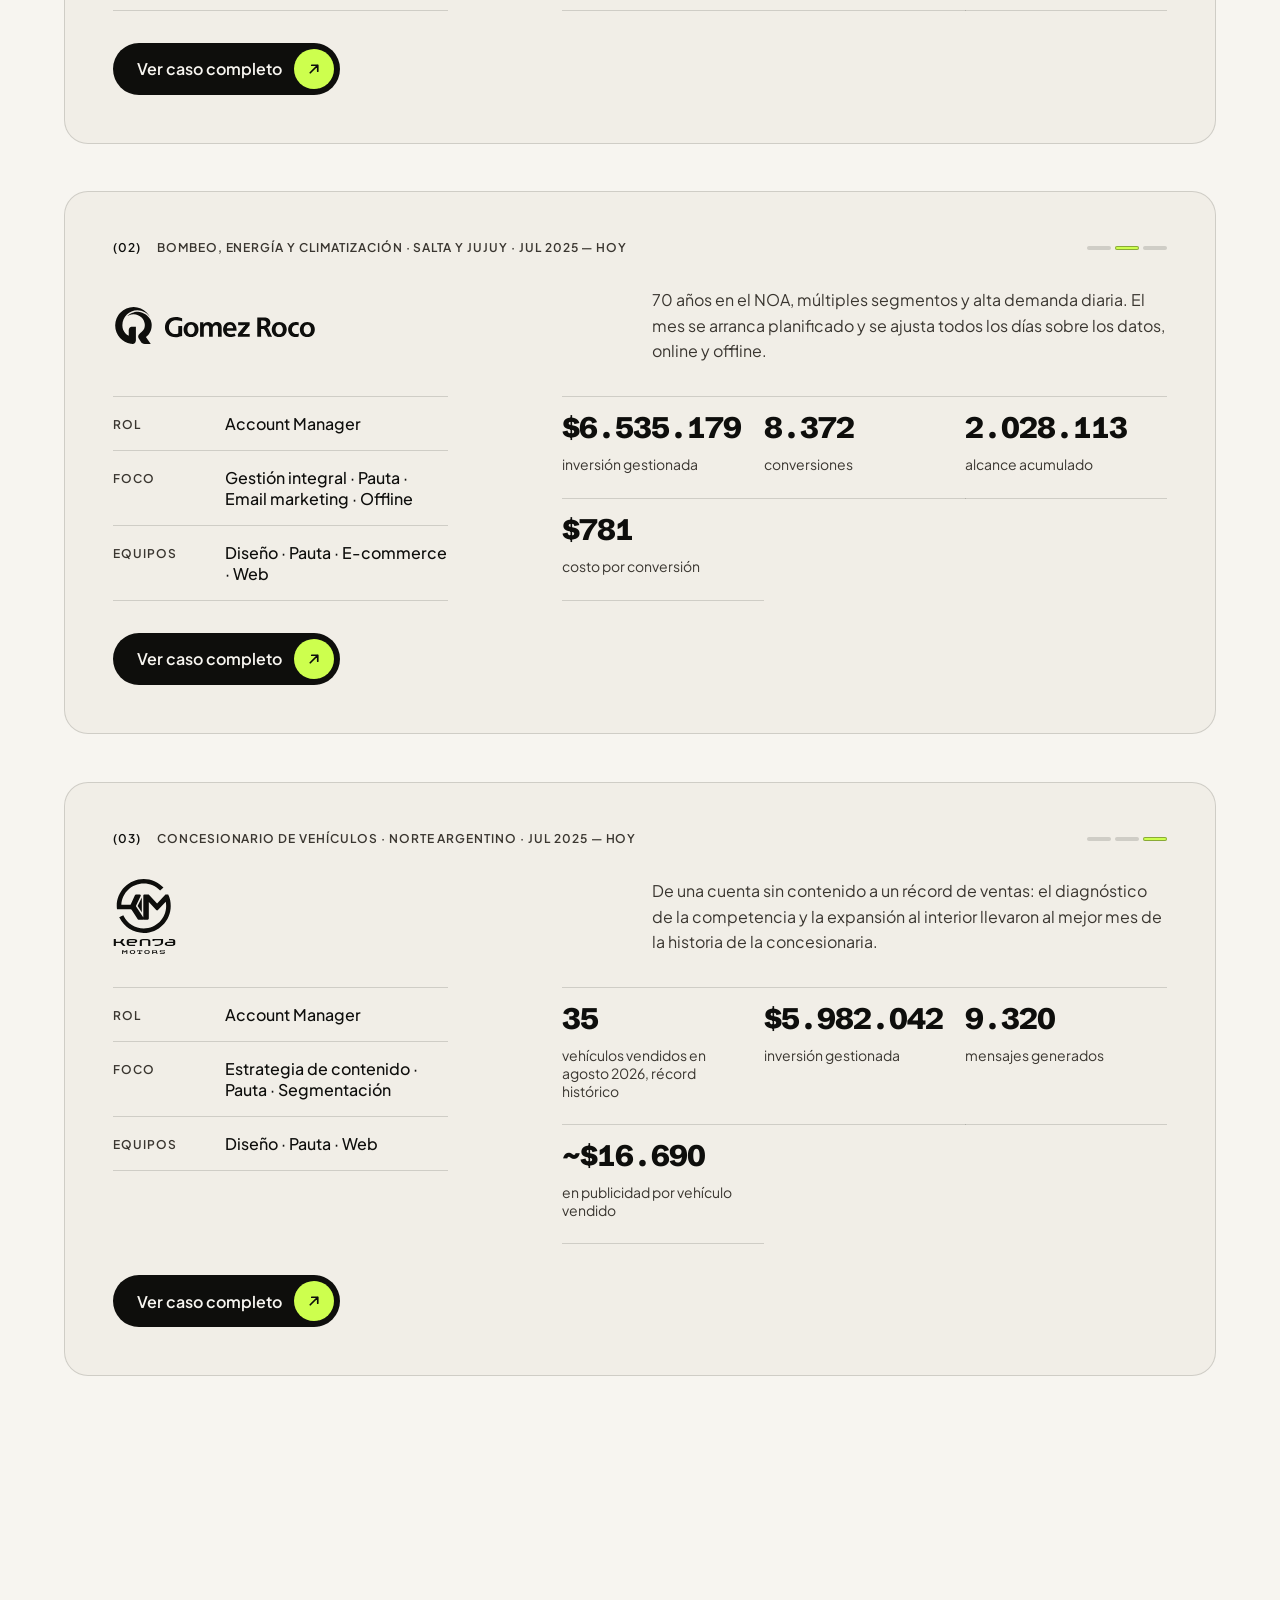
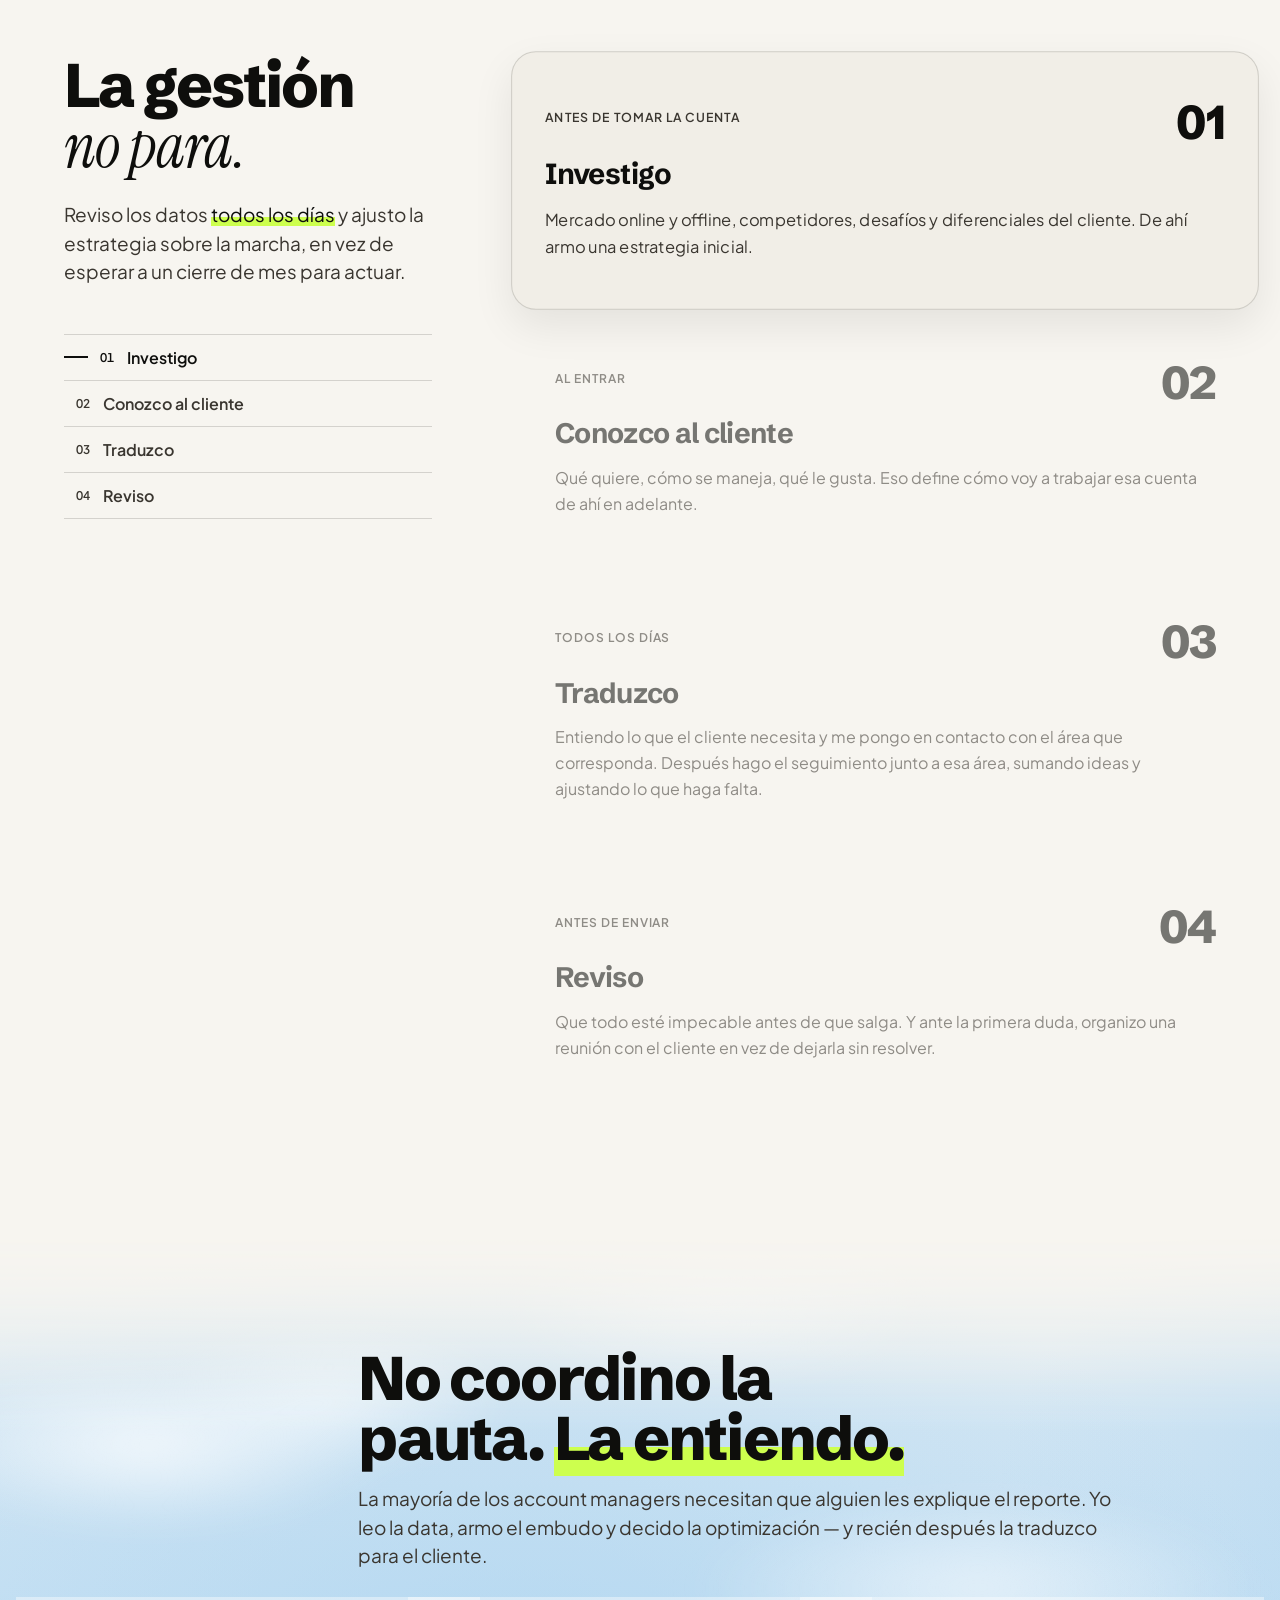
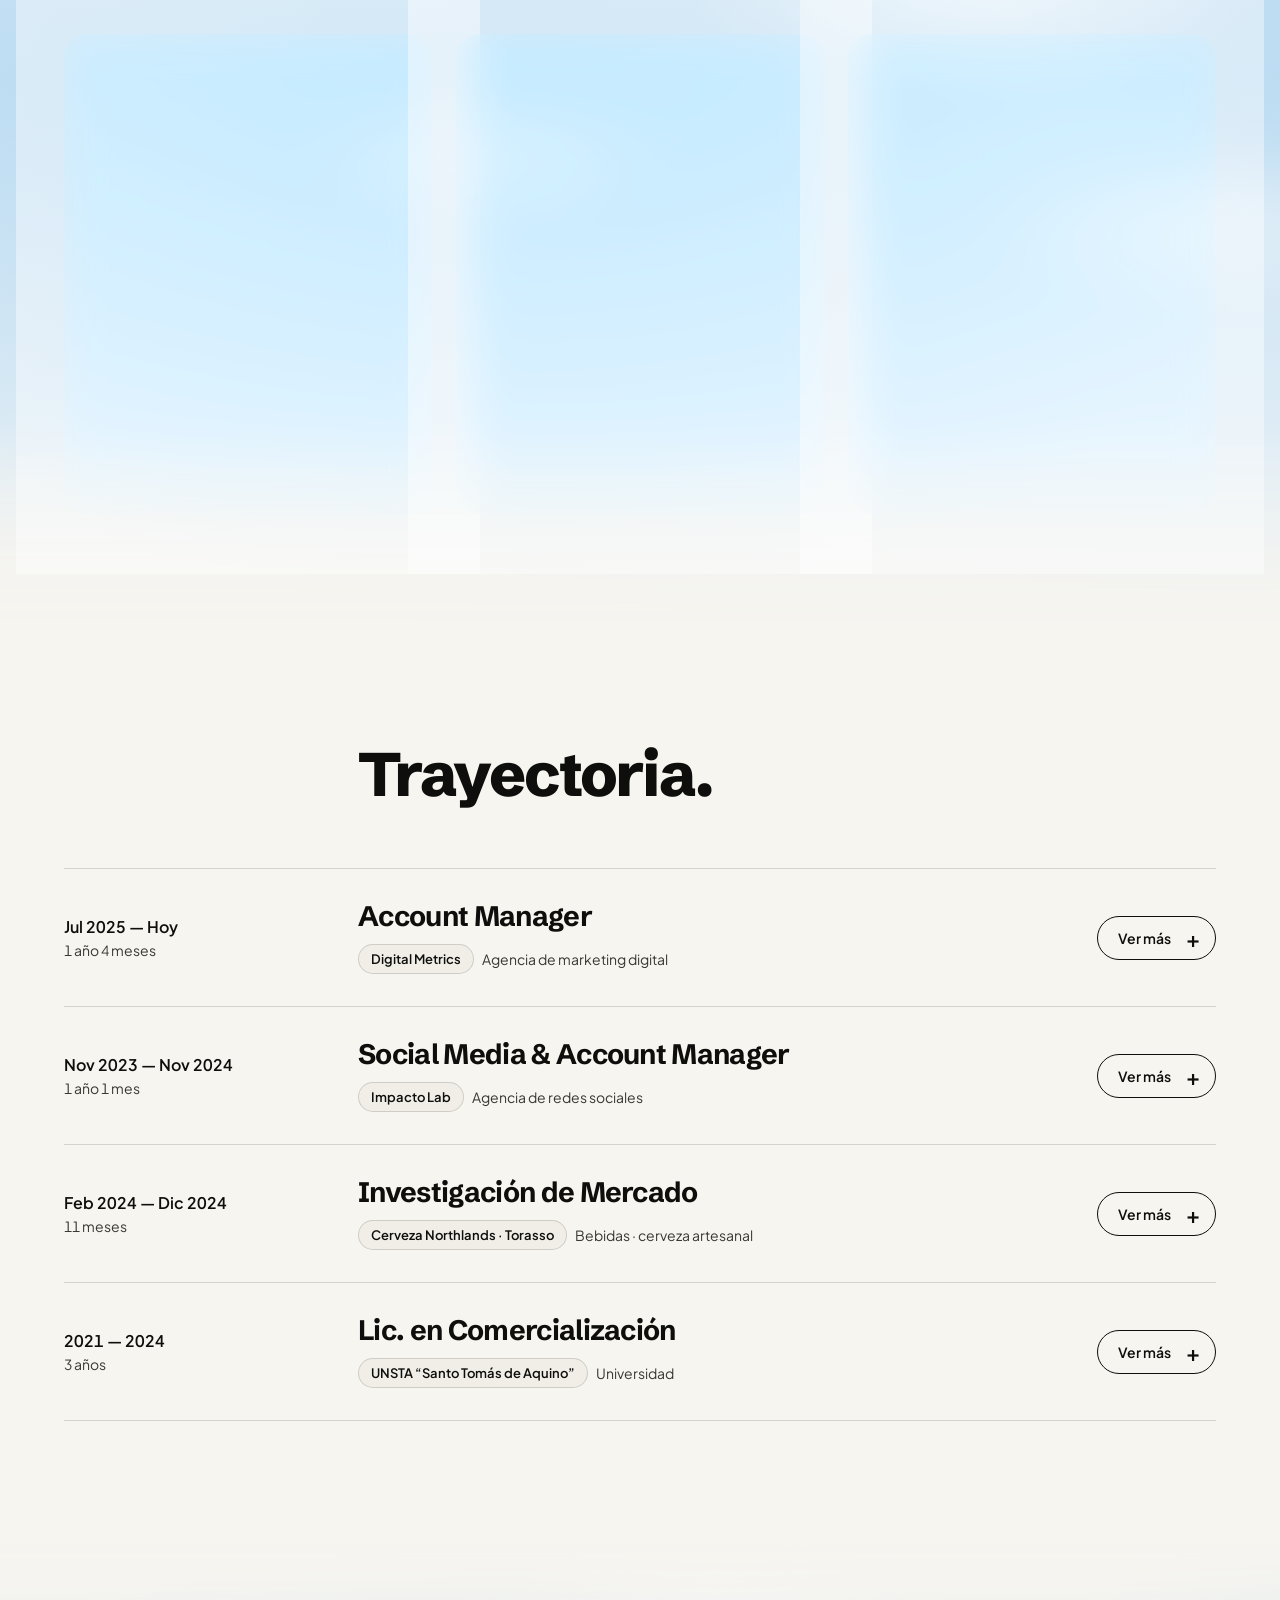
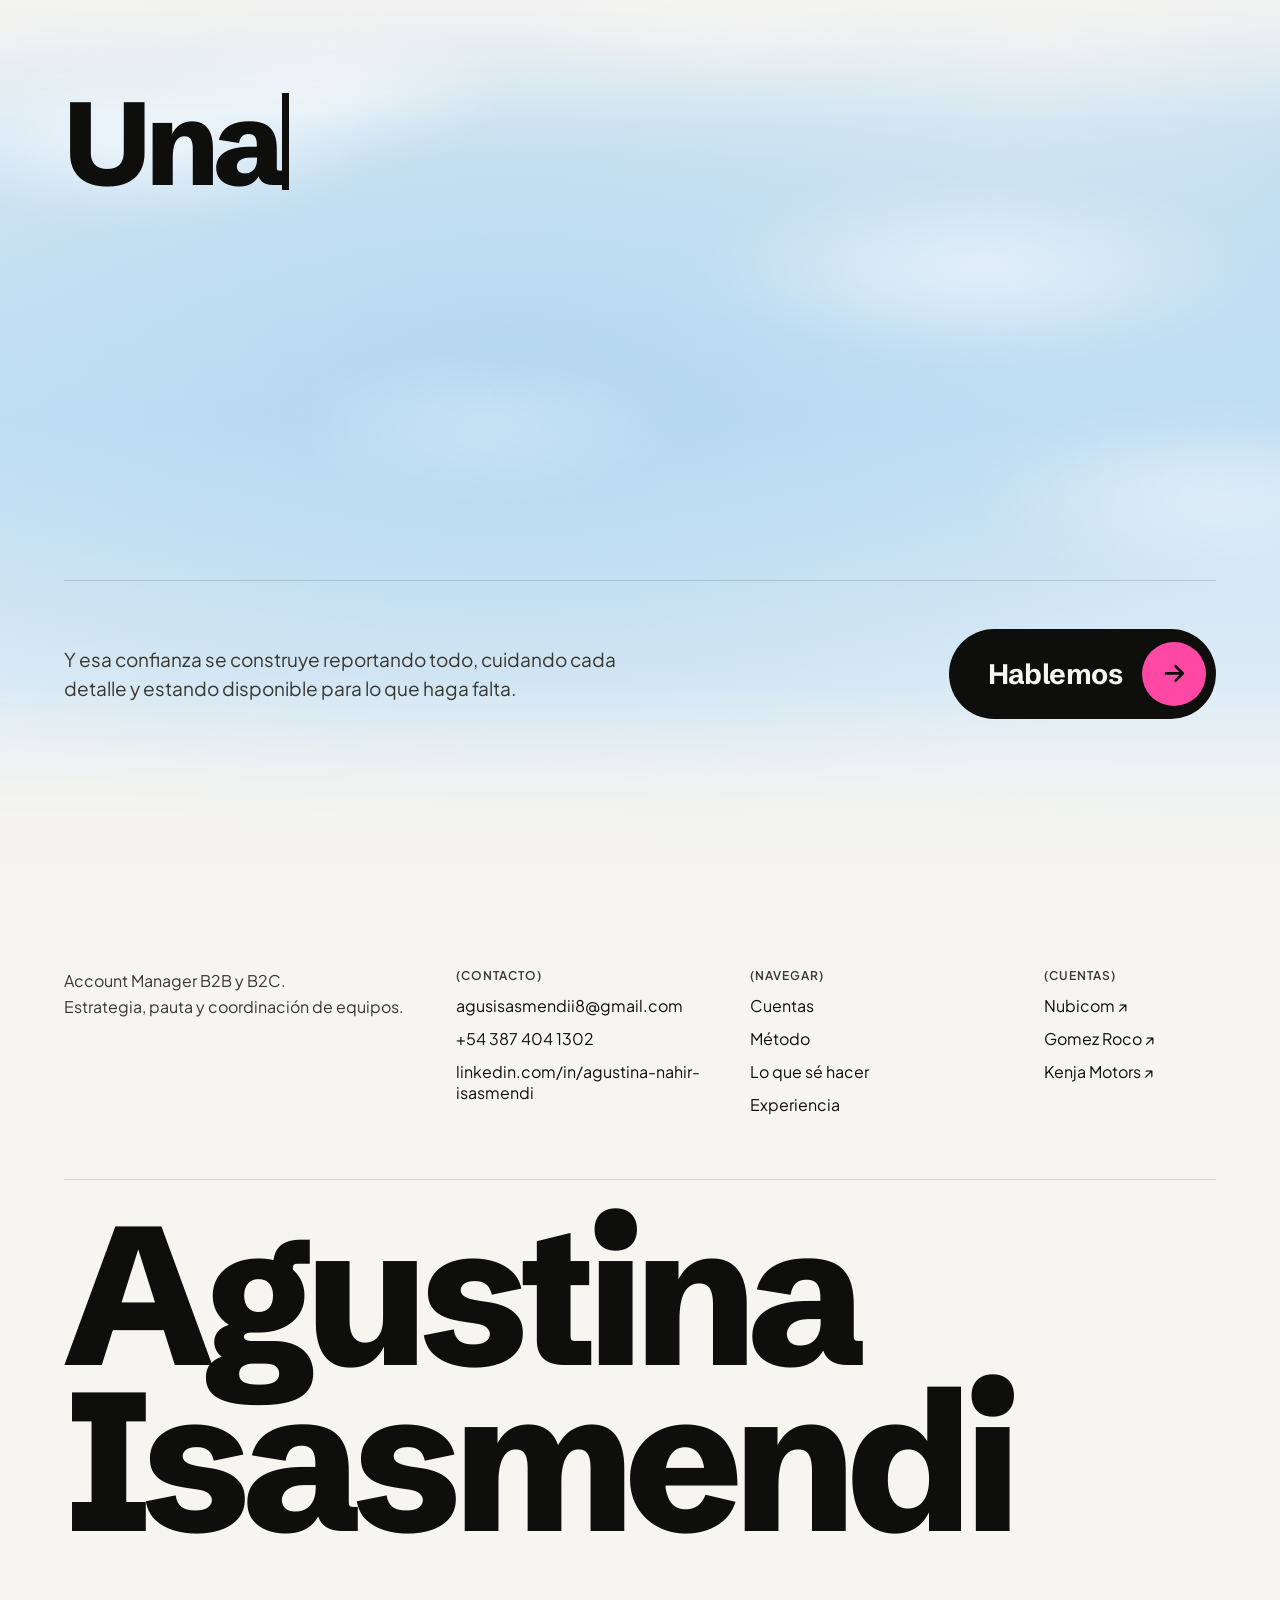
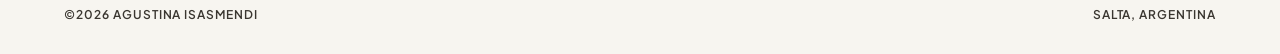
==== commit b8877fc4: "Hero mobile más armónico, carrusel infinito y nuevo título de Cuentas - Hero en mobile: navbar de 56" ====
--- a/index.html
+++ b/index.html
@@ -58,7 +58,7 @@
     <img class="hero__photo" src="assets/agustina-hero.png" alt="Agustina Isasmendi" width="1080" height="1350" fetchpriority="high">
     <div class="grid hero__grid">
       <div class="hero__head col-1-10">
-        <span class="label">Licenciada en Comercialización · Account Manager</span>
+        <span class="label hero__eyebrow"><span>Licenciada en Comercialización</span><span class="hero__eyebrow-sep" aria-hidden="true"> · </span><span>Account Manager</span></span>
         <h1 class="hero__title">Traduzco lo que el cliente necesita en <em class="accent">resultados.</em></h1>
       </div>
       <div class="hero__intro col-1-6">
@@ -90,8 +90,7 @@
     <div class="container">
       <div class="grid section-head">
         <div class="col-4-11 stack gap-16">
-          <h2 class="h2">Ver los números, <em class="accent">antes de leer.</em></h2>
-          <p class="lead" style="max-width:48ch">Tres cuentas activas. Sin imágenes: las métricas son el contenido.</p>
+          <h2 class="h2">Detrás de cada idea, <em class="accent">una decisión.</em></h2>
         </div>
       </div>
 
--- a/css/styles.css
+++ b/css/styles.css
@@ -140,15 +140,19 @@
 }
 .nav__back { white-space: nowrap; font-size: 15px; font-weight: 500; text-decoration: none; }
 /* Sin monograma, el nombre es la marca: se ve siempre. El link de volver se oculta debajo de 900px. */
+/* Mobile: navbar más baja para dejarle lugar al hero */
 @media (max-width: 899.98px) {
+  .site-header { top: 12px; }
+  .nav { height: 56px; padding: 0 6px 0 18px; }
   .nav__back { display: none; }
   .nav__name { font-size: 16px; }
+  .nav .btn--sm { height: 44px; font-size: 14px; }
 }
 /* Celulares angostos: nombre y botón más compactos para que entren los dos en la píldora */
 @media (max-width: 399.98px) {
   .nav { padding-left: 16px; gap: 12px; }
   .nav__name { font-size: 15px; }
-  .nav .btn--sm { height: 44px; padding: 0 16px; font-size: 14px; }
+  .nav .btn--sm { padding: 0 16px; }
 }
 
 /* ---------- Botones ---------- */
--- a/css/portfolio.css
+++ b/css/portfolio.css
@@ -114,7 +114,7 @@
   display: flex;
   flex-direction: column;
   gap: 2vh;
-  padding: calc(96px + 1vh) 0 2.4vh;
+  padding: calc(76px + 1.6vh) 0 2.4vh;
   box-sizing: border-box;
   transform-origin: 50% 0;
 }
@@ -154,8 +154,8 @@
   min-height: 0;
   /* Mobile: titular arriba, párrafo y botones ocupan el resto. Desktop: titular centrado, párrafo abajo */
   grid-template-rows: auto 1fr;
-  row-gap: 3vh;
-  padding-top: 2vh;
+  row-gap: 20px;
+  padding-top: 0;
   box-sizing: border-box;
 }
 .hero__title {
@@ -171,7 +171,12 @@
 }
 .hero__title .accent { letter-spacing: -.02em; }
 /* Eyebrow + titular: bloque único, arriba en mobile y centrado en desktop */
-.hero__head { display: flex; flex-direction: column; gap: 16px; align-self: start; position: relative; z-index: 1; }
+.hero__head { display: flex; flex-direction: column; gap: 12px; align-self: start; position: relative; z-index: 1; }
+/* En mobile el eyebrow va en dos líneas a propósito (título arriba, rol abajo), sin el punto */
+.hero__eyebrow { display: flex; flex-direction: column; gap: 2px; }
+.hero__eyebrow-sep { display: none; }
+/* Titular un poco más chico en mobile: entra en tres líneas y le deja lugar a la foto */
+.hero__title { font-size: clamp(34px, 9.6vw, 44px); }
 .hero__intro {
   position: relative;
   z-index: 1;
@@ -181,10 +186,15 @@
   justify-content: space-between;
   gap: 16px;
 }
-.hero__lead { margin: 0; font-size: 16px; line-height: 1.5; color: var(--ink-2); max-width: 44ch; text-wrap: pretty; }
-@media (min-width: 900px) {
+.hero__lead { margin: 0; font-size: 15px; line-height: 1.45; color: var(--ink-2); max-width: 44ch; text-wrap: pretty; }
+@media (min-width: 900px) {
+  .hero { padding-top: calc(96px + 1vh); }
+  .hero__grid { row-gap: 3vh; padding-top: 2vh; }
   .hero__grid { grid-template-rows: 1fr auto; }
   .hero__head { align-self: center; gap: 2.4vh; }
+  .hero__eyebrow { display: block; }
+  .hero__eyebrow-sep { display: inline; }
+  .hero__title { font-size: min(clamp(44px, 7.2vw, 120px), 10.5vh); }
   .hero__intro { align-self: auto; justify-content: flex-start; gap: 3vh; padding-bottom: 4vh; }
   .hero__lead { font-size: 19px; }
 }
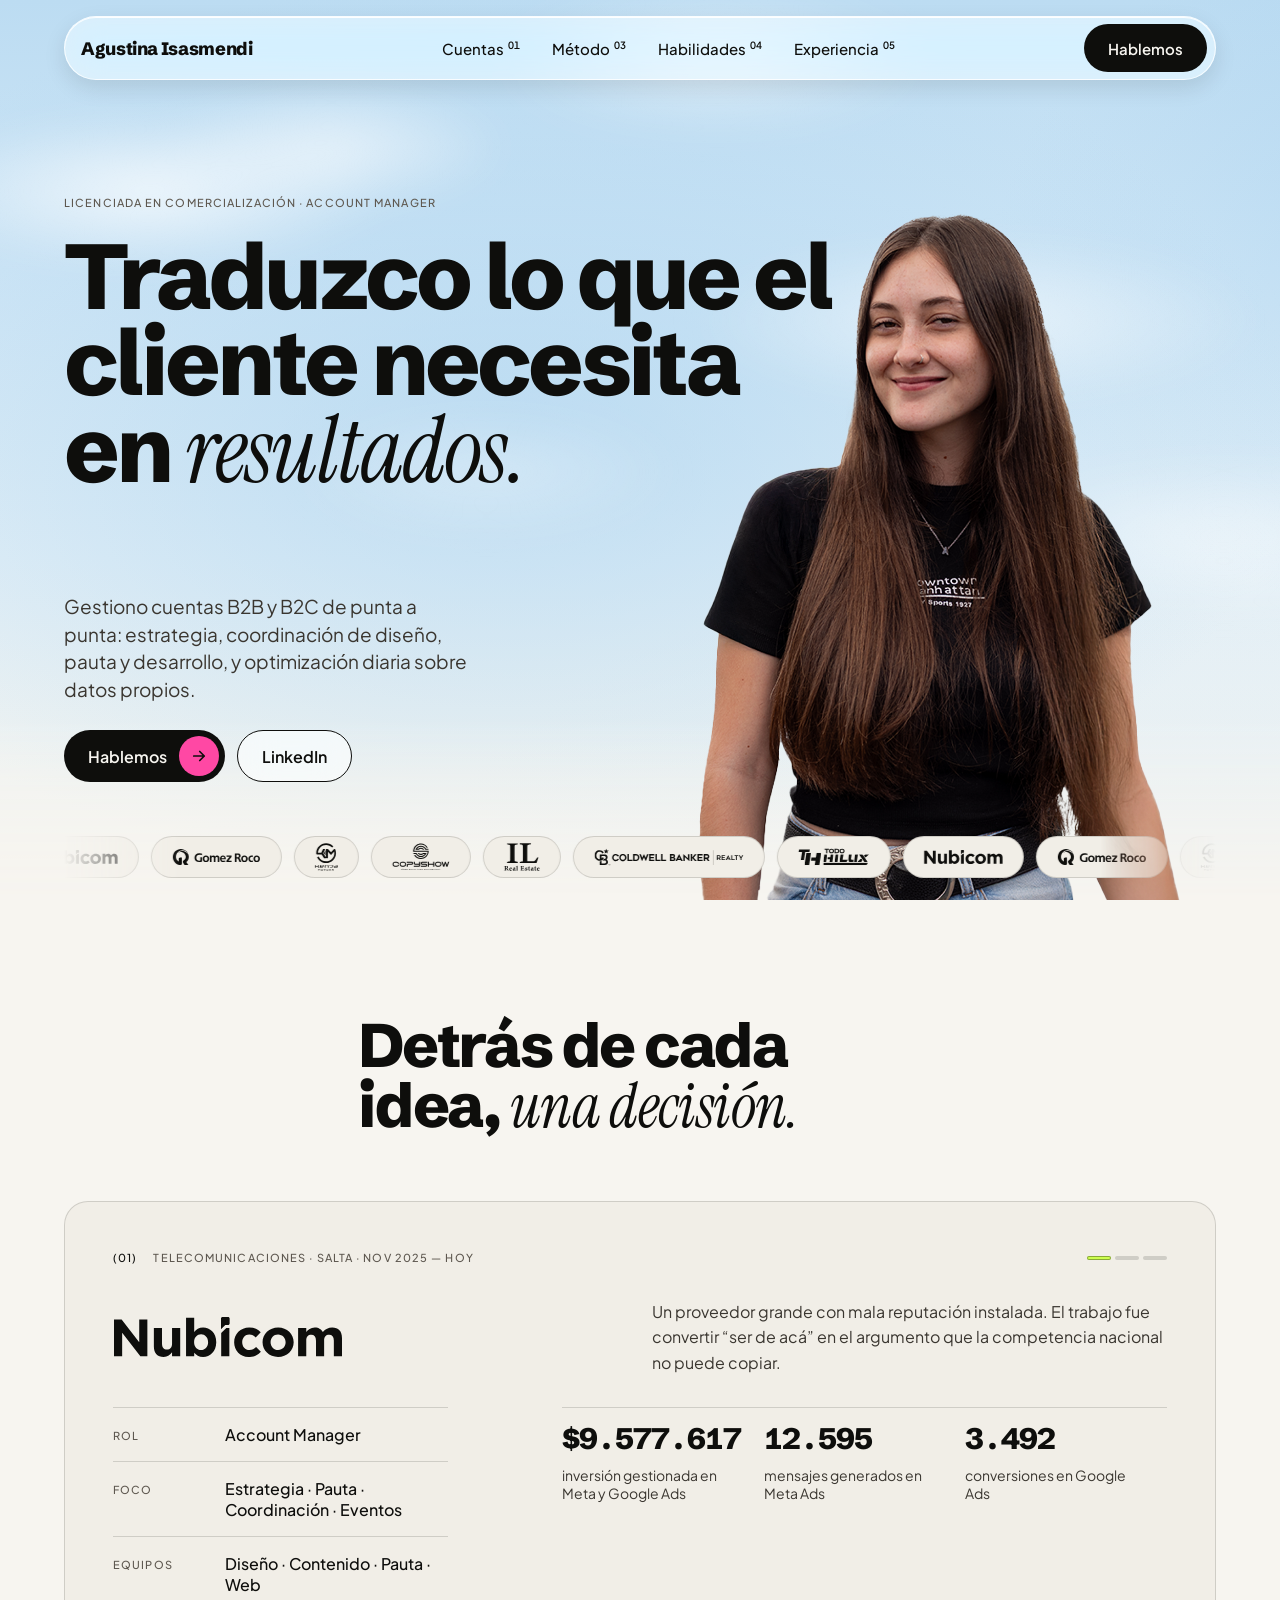
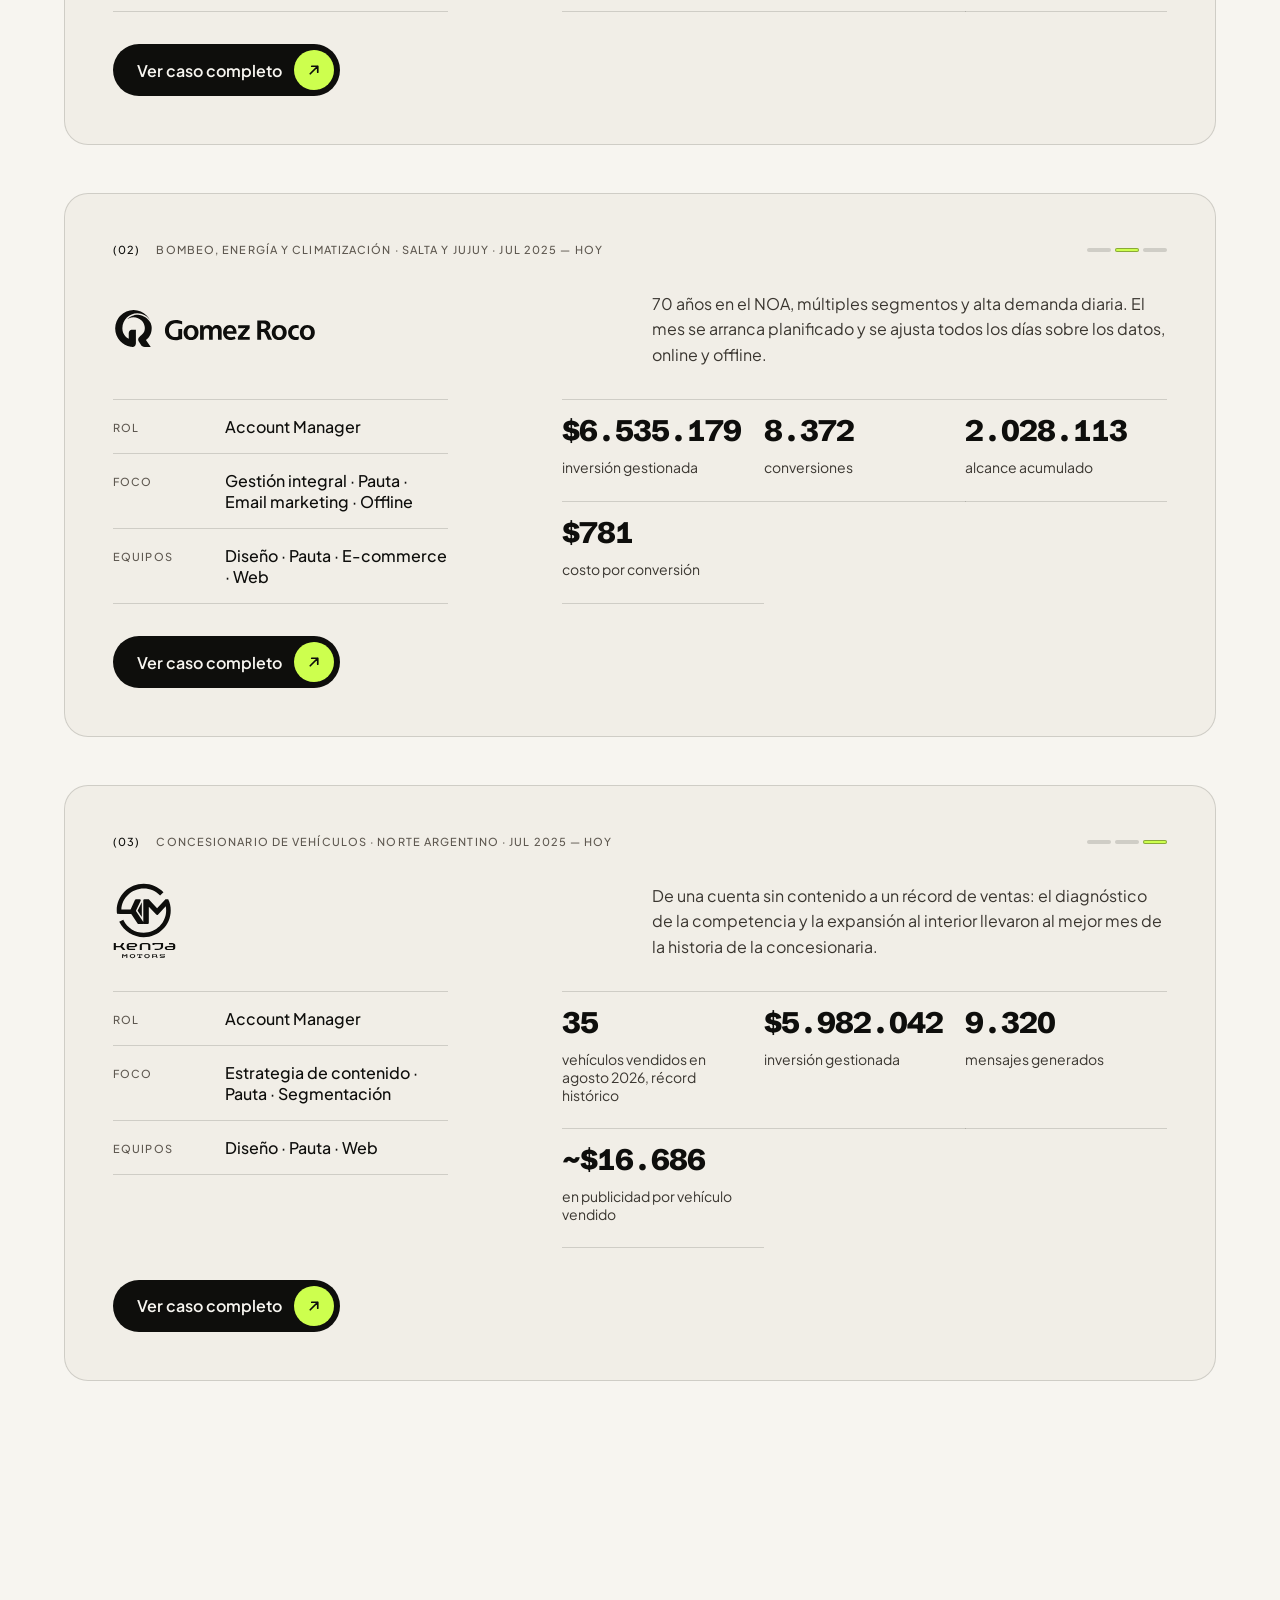
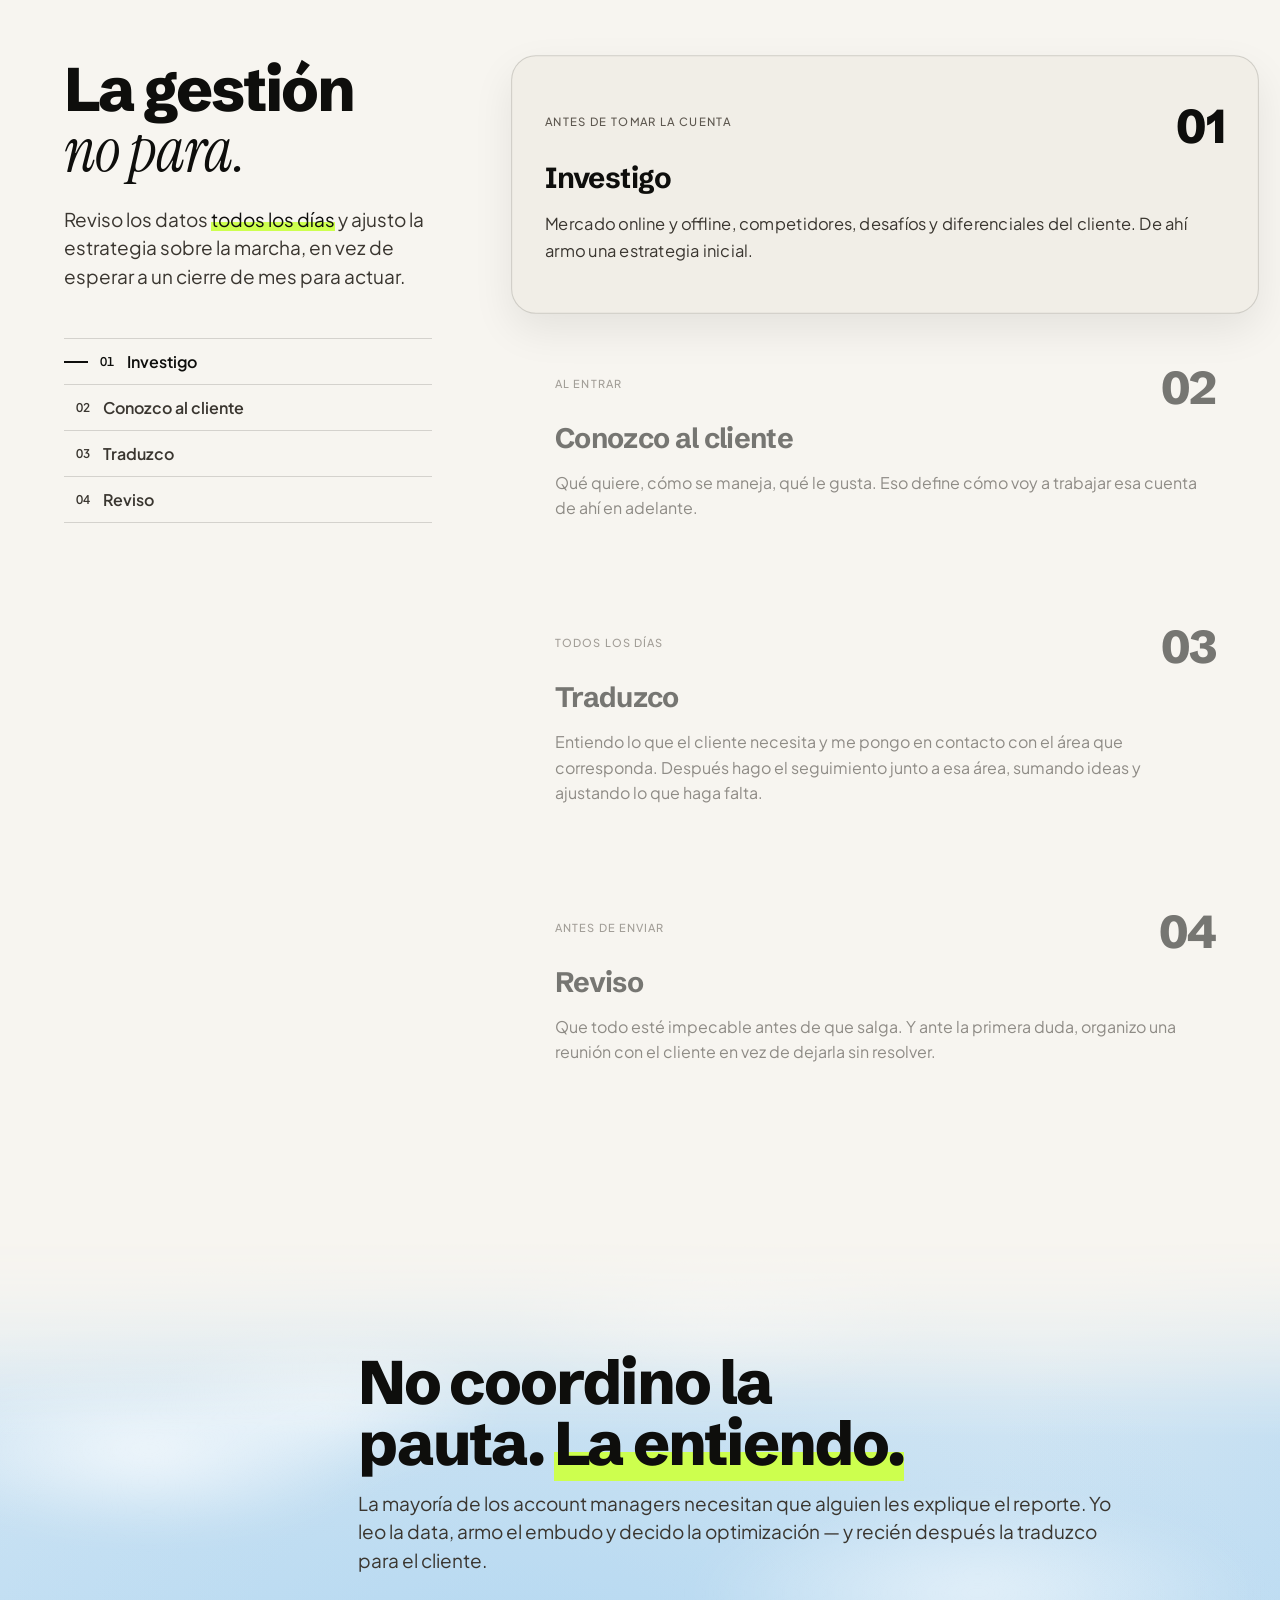
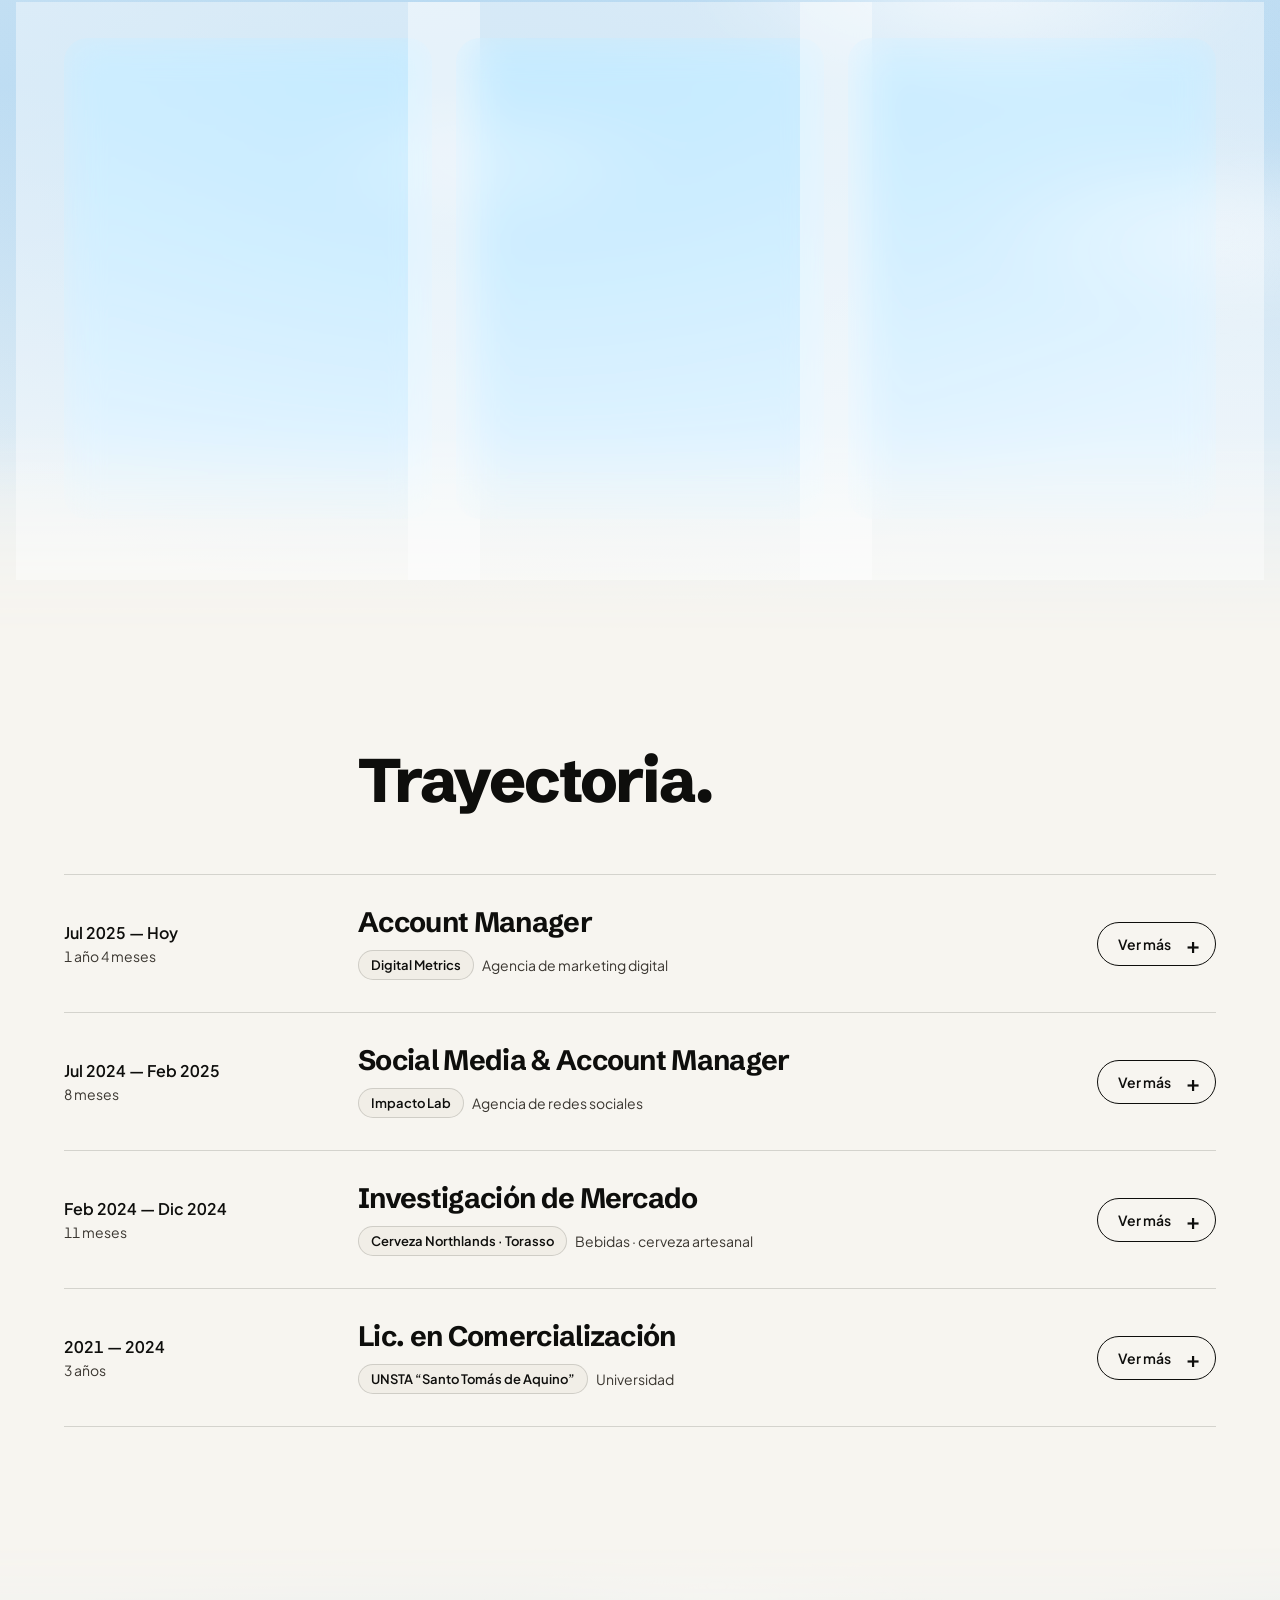
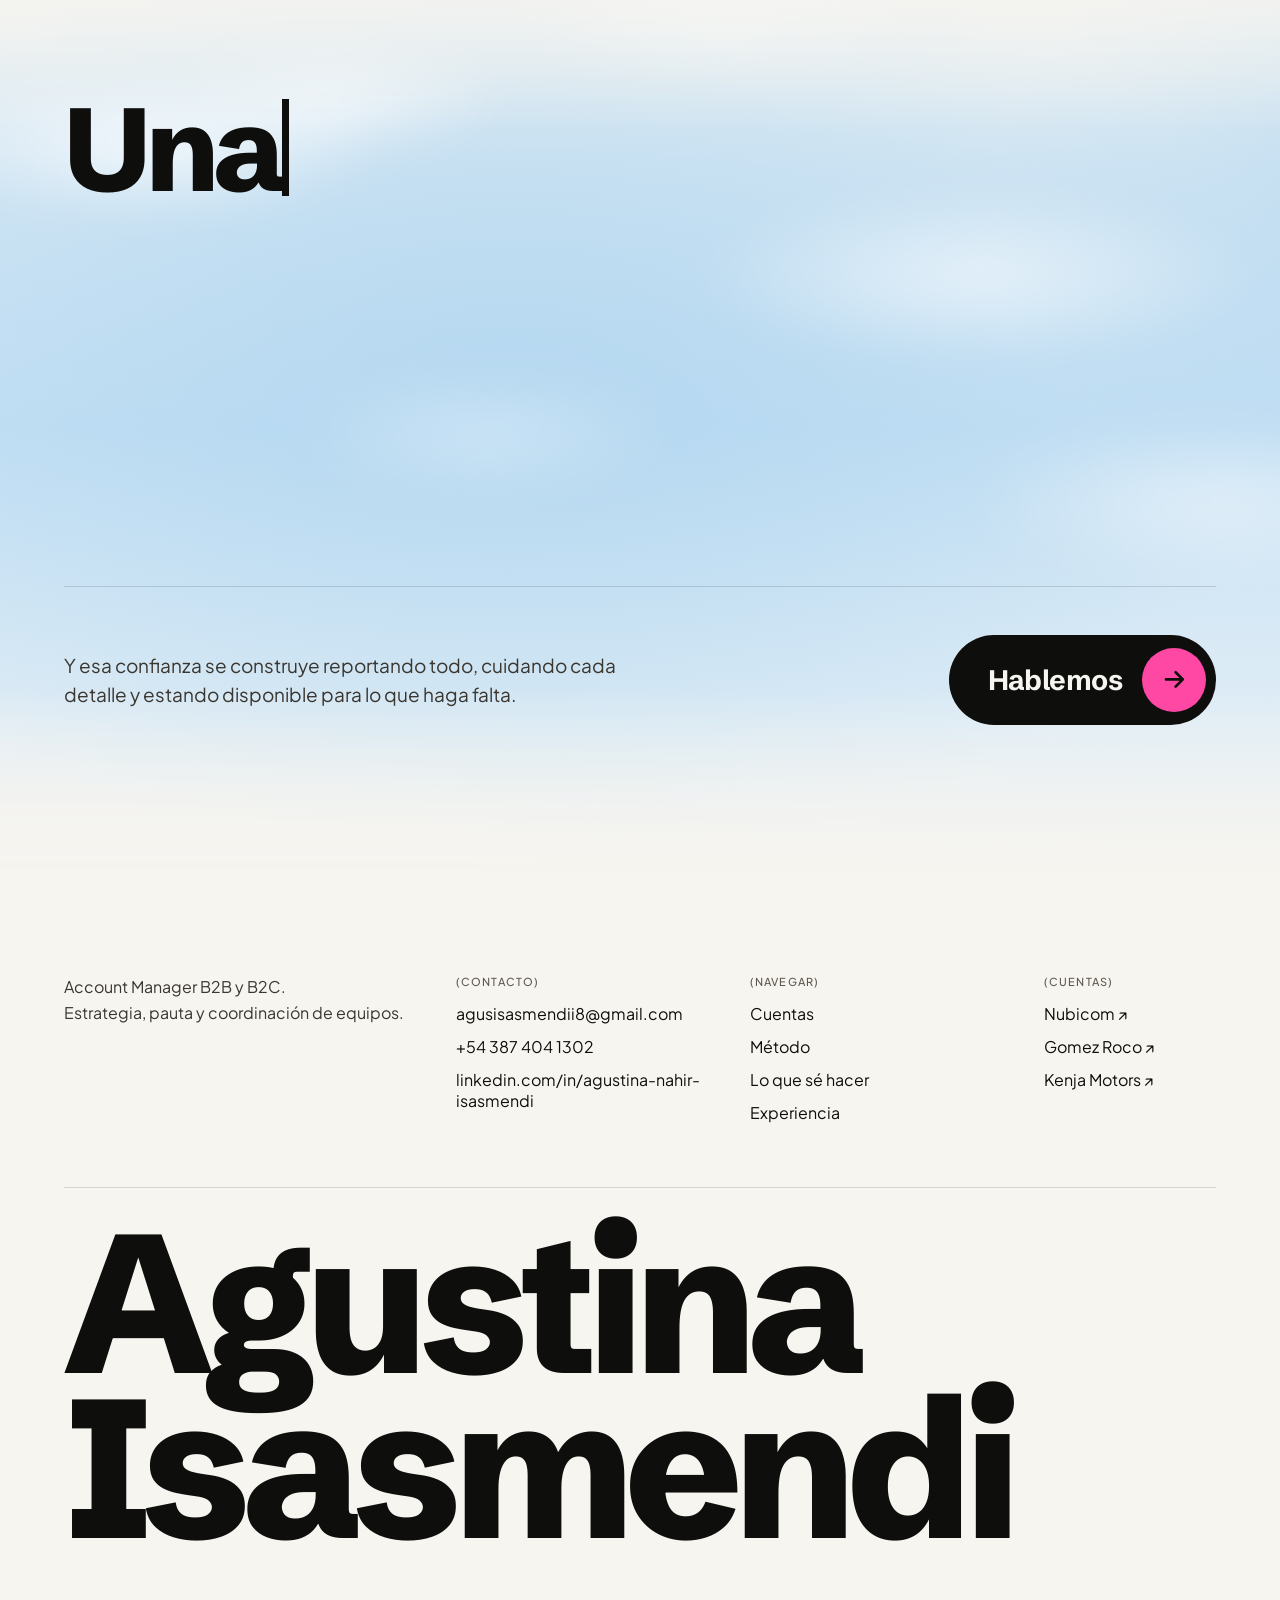
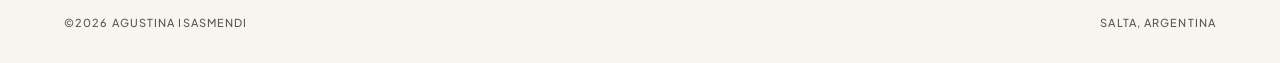
==== commit 9bd97094: "Experiencia: fechas de Impacto Lab según el CV Impacto Lab pasa de "Nov 2023 — Nov 2024 · 1 año 1 me" ====
--- a/index.html
+++ b/index.html
@@ -286,7 +286,7 @@
         </details>
         <details class="job" data-job>
           <summary class="job__summary">
-            <span class="job__when"><span class="job__date">Nov 2023 — Nov 2024</span><span class="job__dur">1 año 1 mes</span></span>
+            <span class="job__when"><span class="job__date">Jul 2024 — Feb 2025</span><span class="job__dur">8 meses</span></span>
             <span class="job__what"><span class="h3">Social Media &amp; Account Manager</span><span class="job__co"><span class="job__chip">Impacto Lab</span><span class="job__sector">Agencia de redes sociales</span></span></span>
             <span class="job__more">Ver más <span class="job__plus" aria-hidden="true">+</span></span>
             <span class="job__chev" aria-hidden="true"><span></span></span>
--- a/css/styles.css
+++ b/css/styles.css
@@ -8,6 +8,7 @@
   --paper-3: #E8E4DA;
   --ink: #0E0E0C;
   --ink-2: #3A3630;
+  --ink-3: #5E5850;   /* etiquetas: más suave que ink-2, AA en papel, tarjetas y cielo (≥4.9:1) */
   --ink-hover: #2A2824;
   --pink: #FF48A4;
   --lime: #CDFF4E;
@@ -39,12 +40,14 @@
 /* ---------- Tipografía ---------- */
 
 .label {
+  /* Un solo estilo de eyebrow en todo el sitio, igual en mobile y desktop: chico y liviano */
   font-family: var(--font-label);
-  font-weight: 600;
-  font-size: 12px;
-  letter-spacing: .08em;
+  font-weight: 500;
+  font-size: 11px;
+  line-height: 1.5;
+  letter-spacing: .1em;
   text-transform: uppercase;
-  color: var(--ink-2);
+  color: var(--ink-3);
 }
 .accent { font-family: var(--font-serif); font-weight: 400; font-style: italic; letter-spacing: -.01em; }
 .h1 {
@@ -338,7 +341,7 @@
   line-height: 1;
 }
 .metrics-minor__label { font-size: 14px; color: var(--ink-2); }
-.source { margin: 0; letter-spacing: .12em; line-height: 1.8; max-width: 90ch; }
+.source { margin: 0; line-height: 1.8; max-width: 90ch; }
 
 /* Bloque de cita */
 .quote-block {
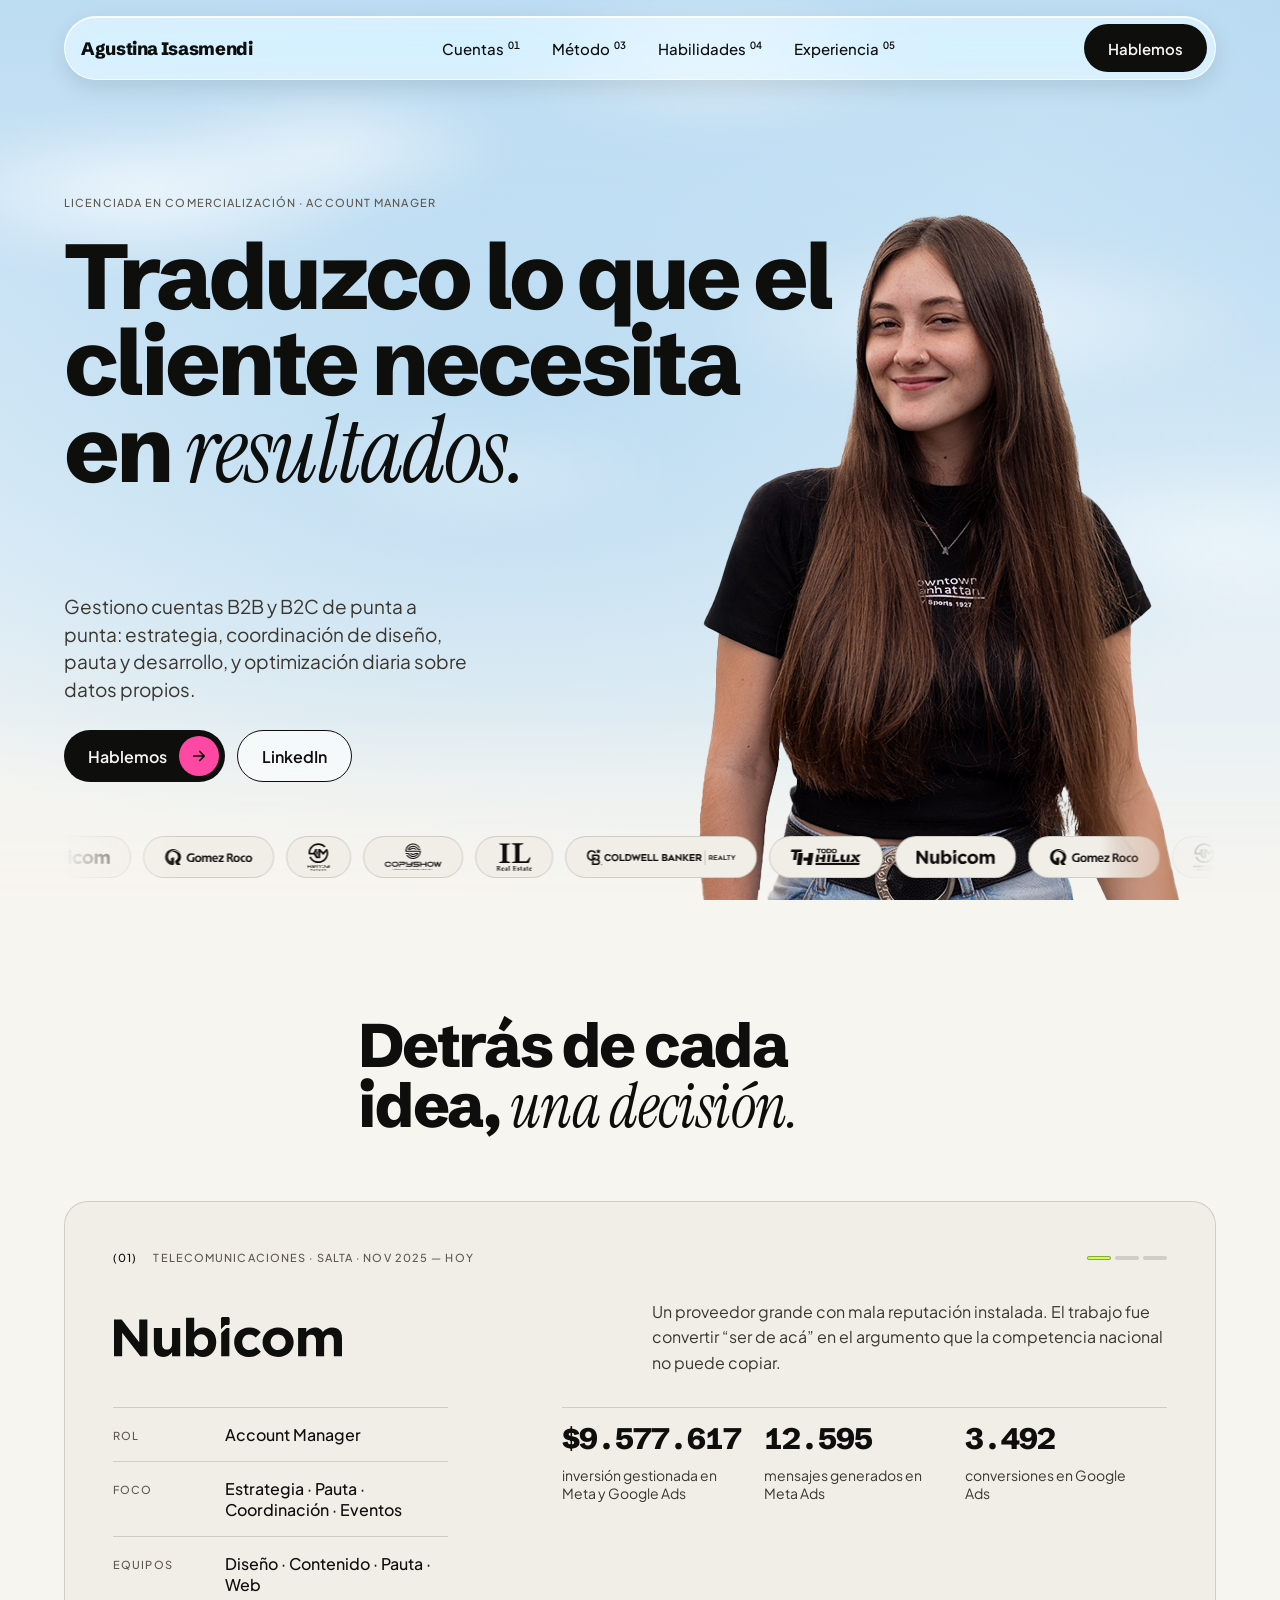
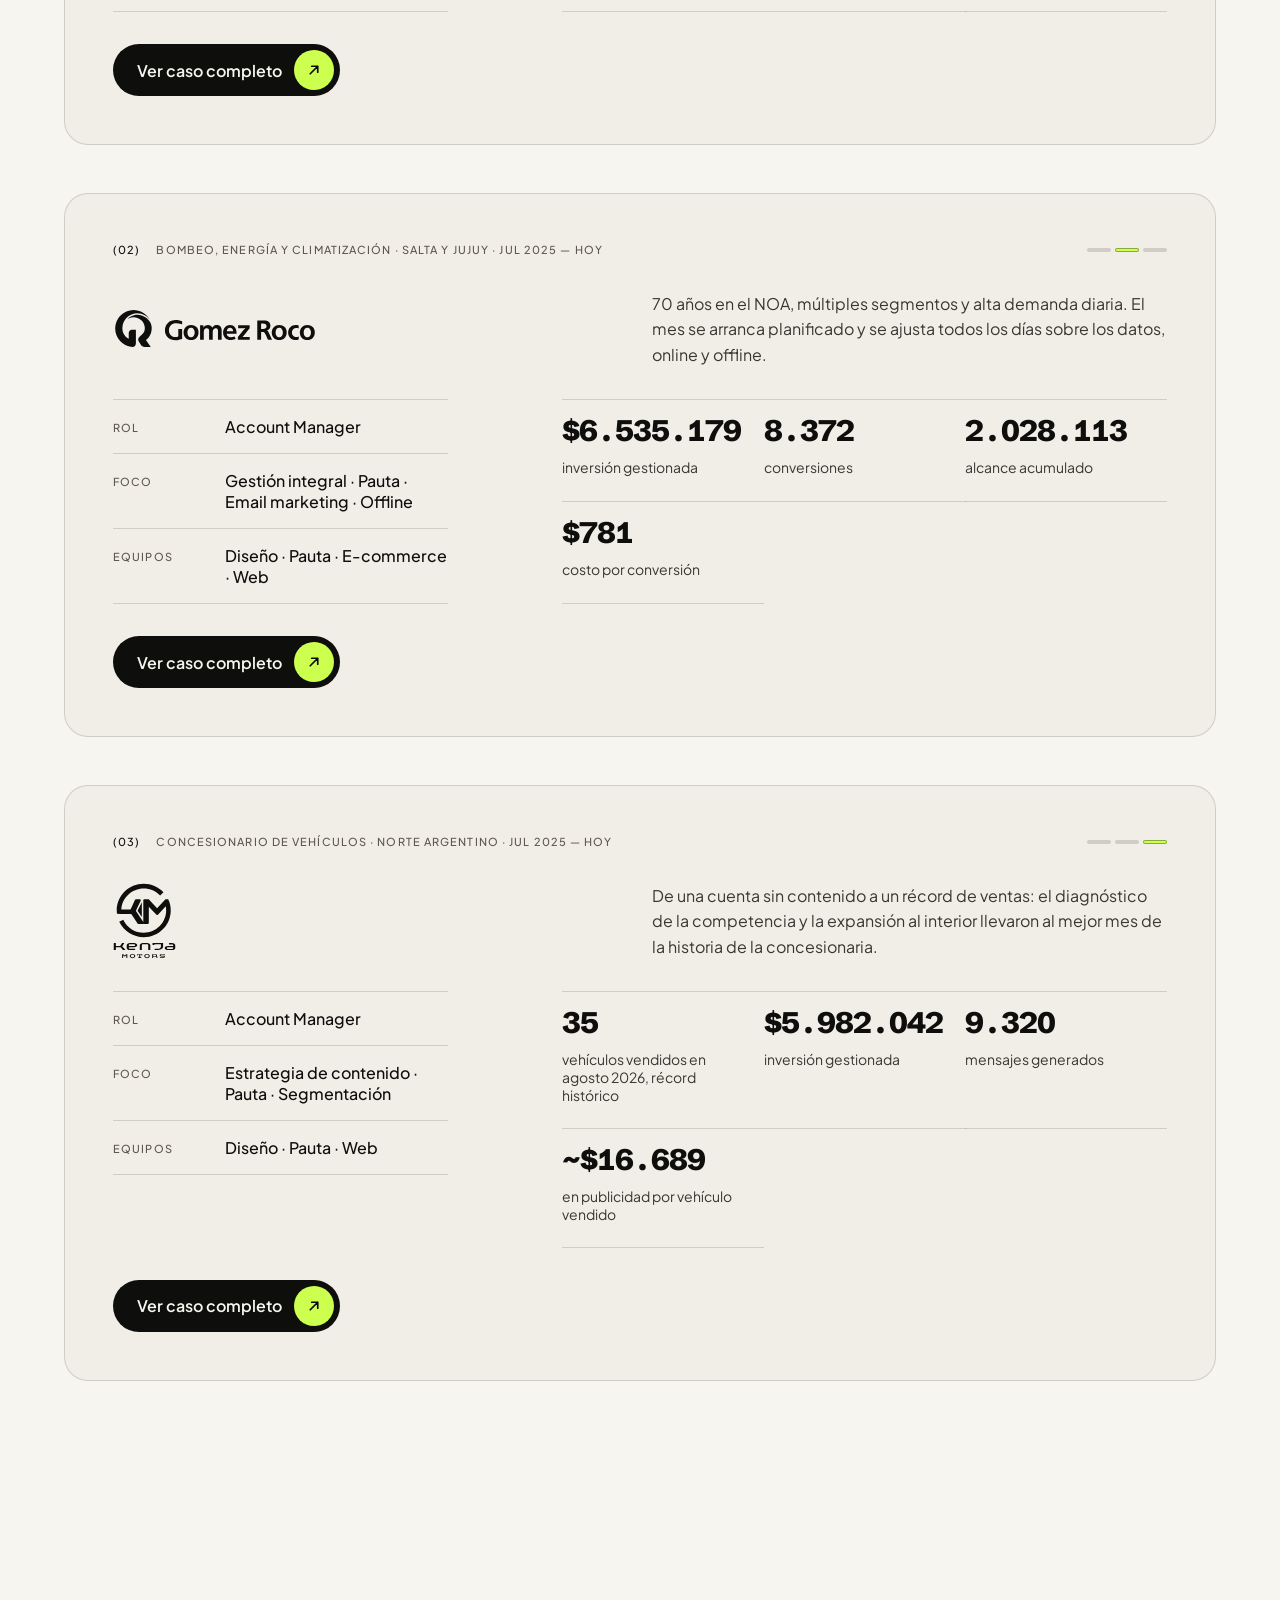
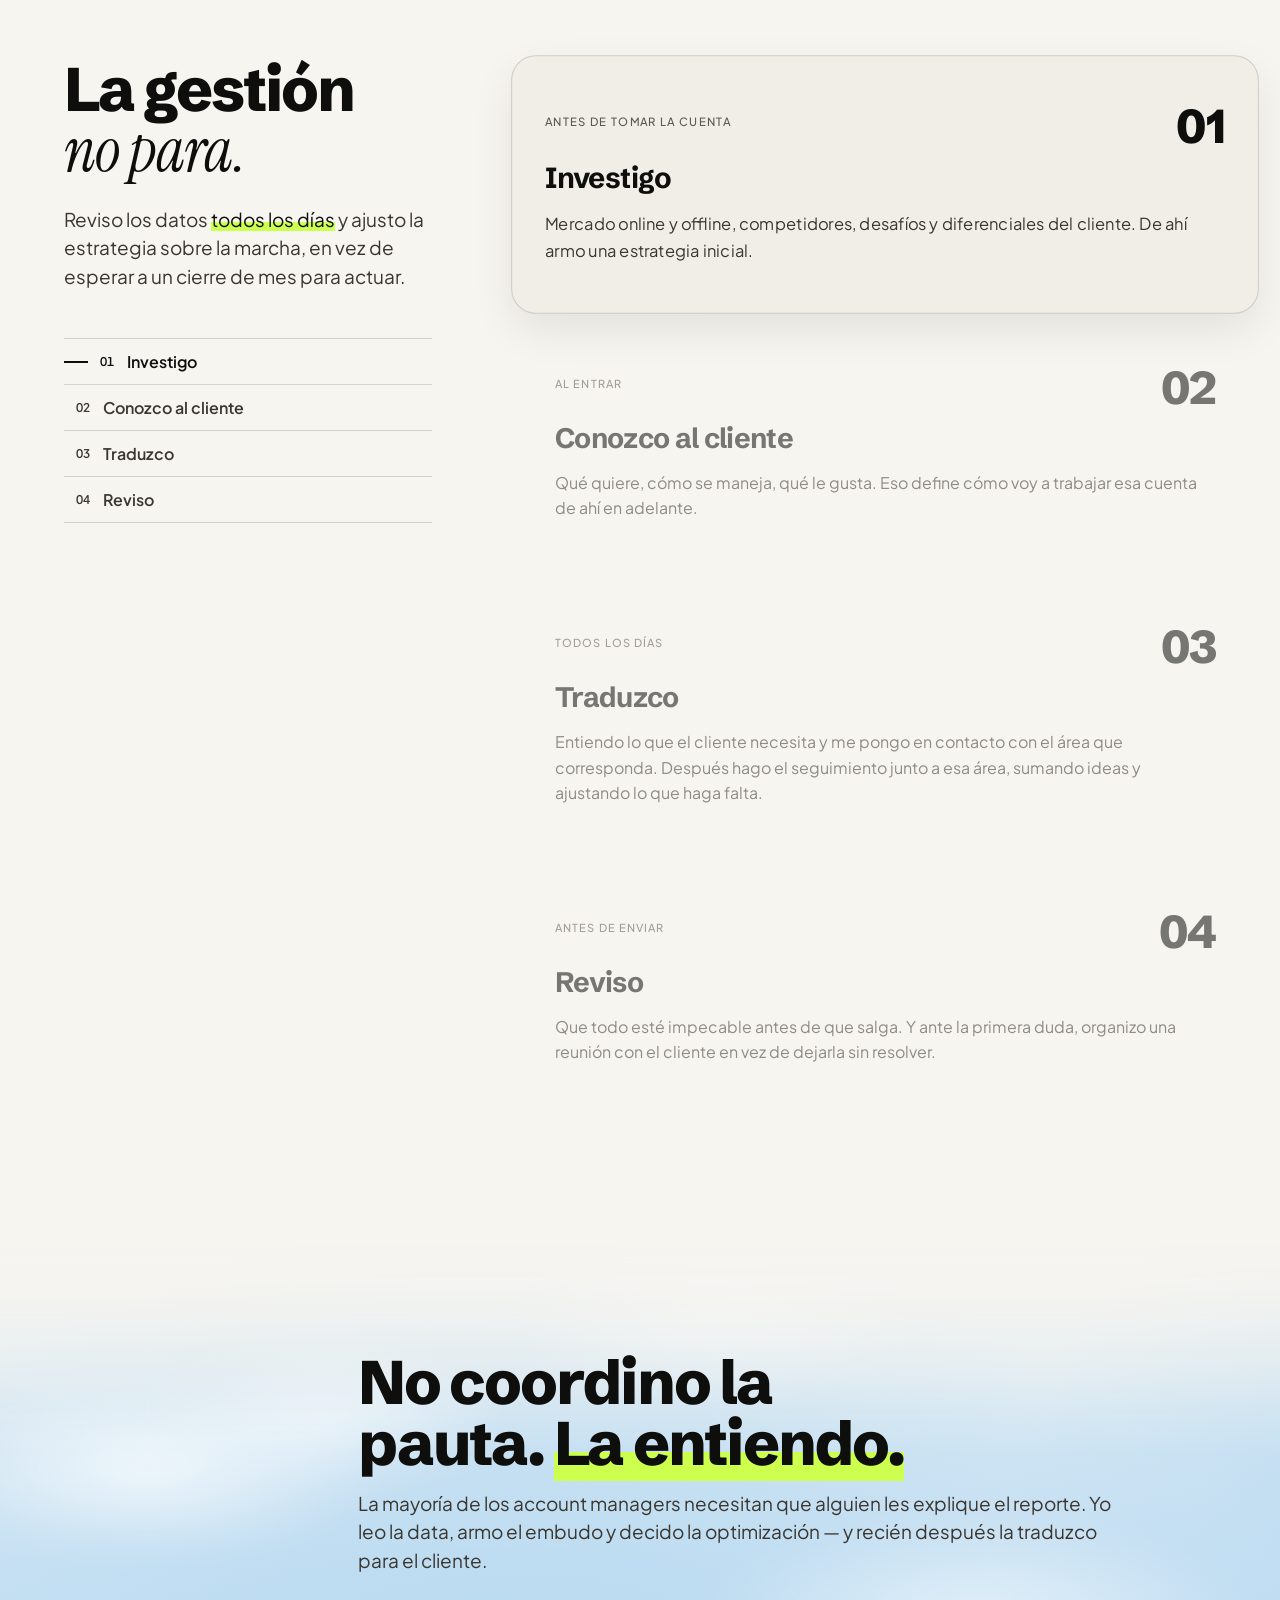
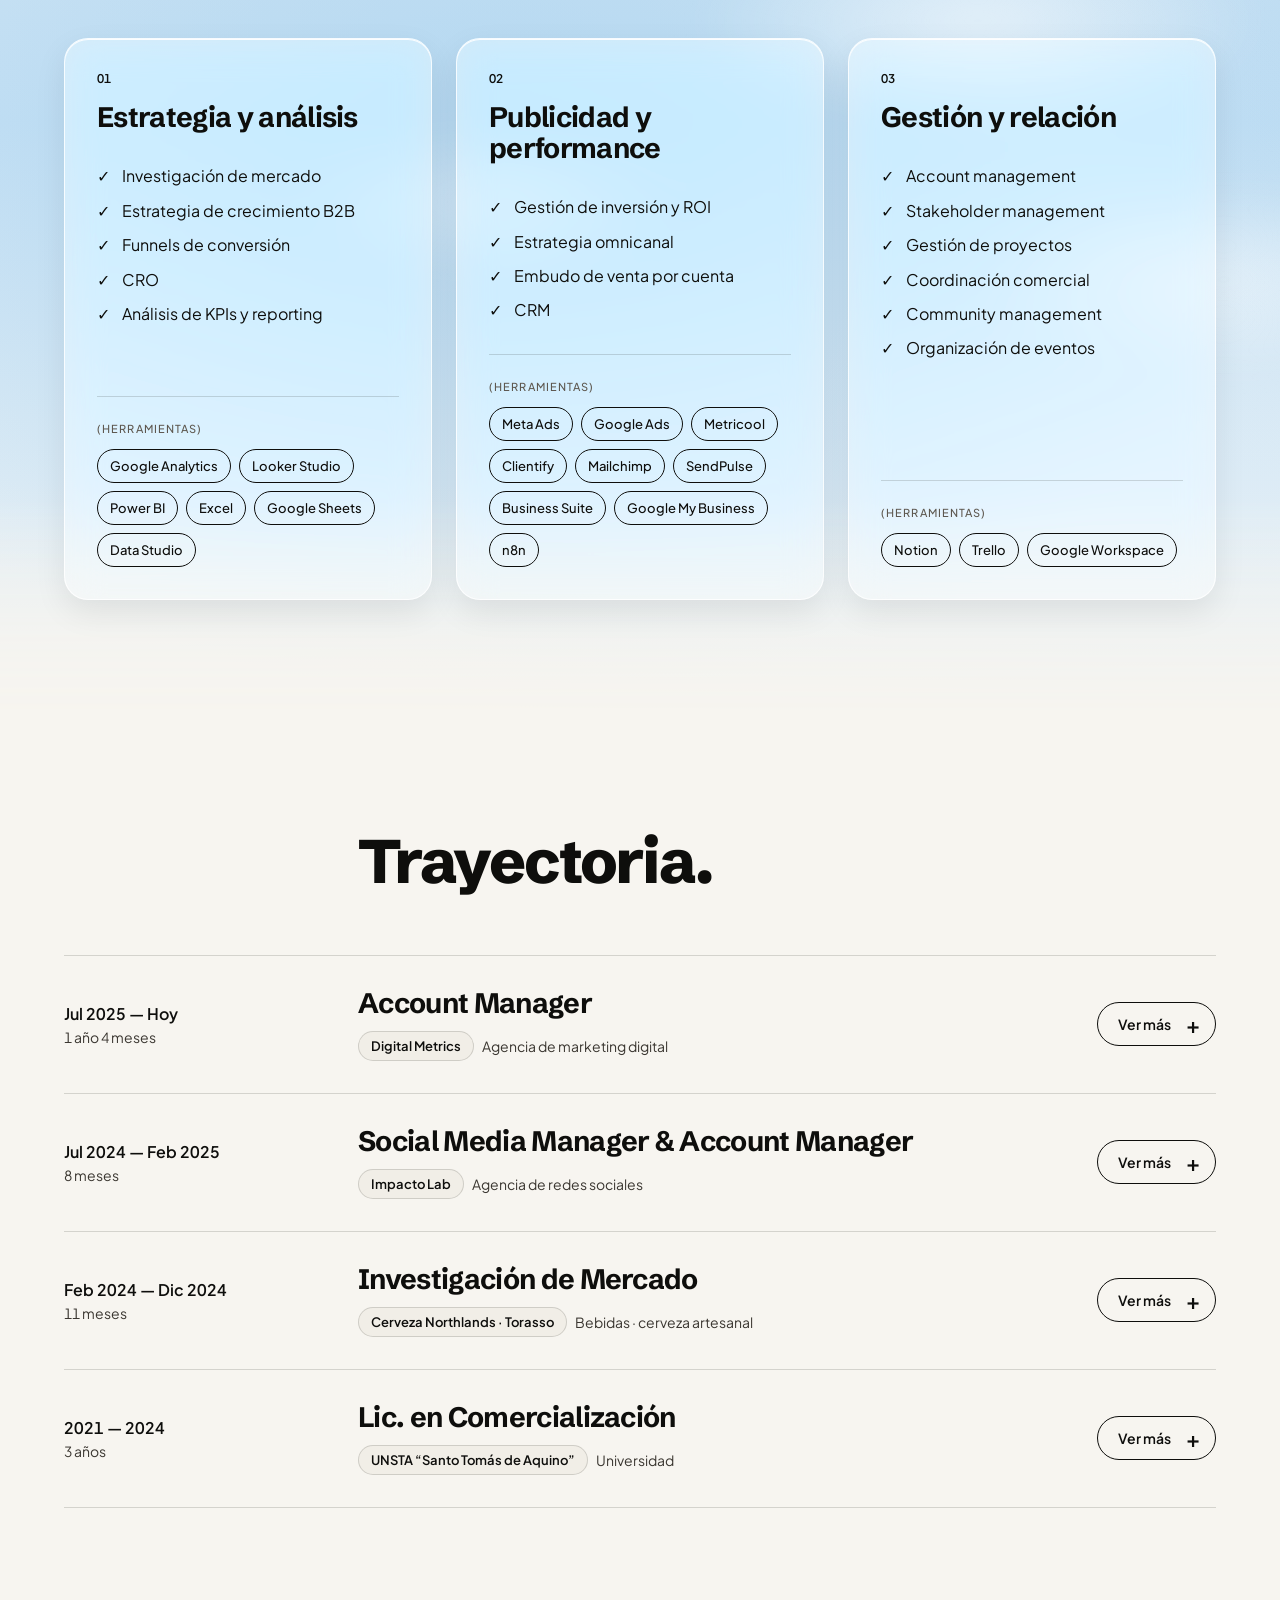
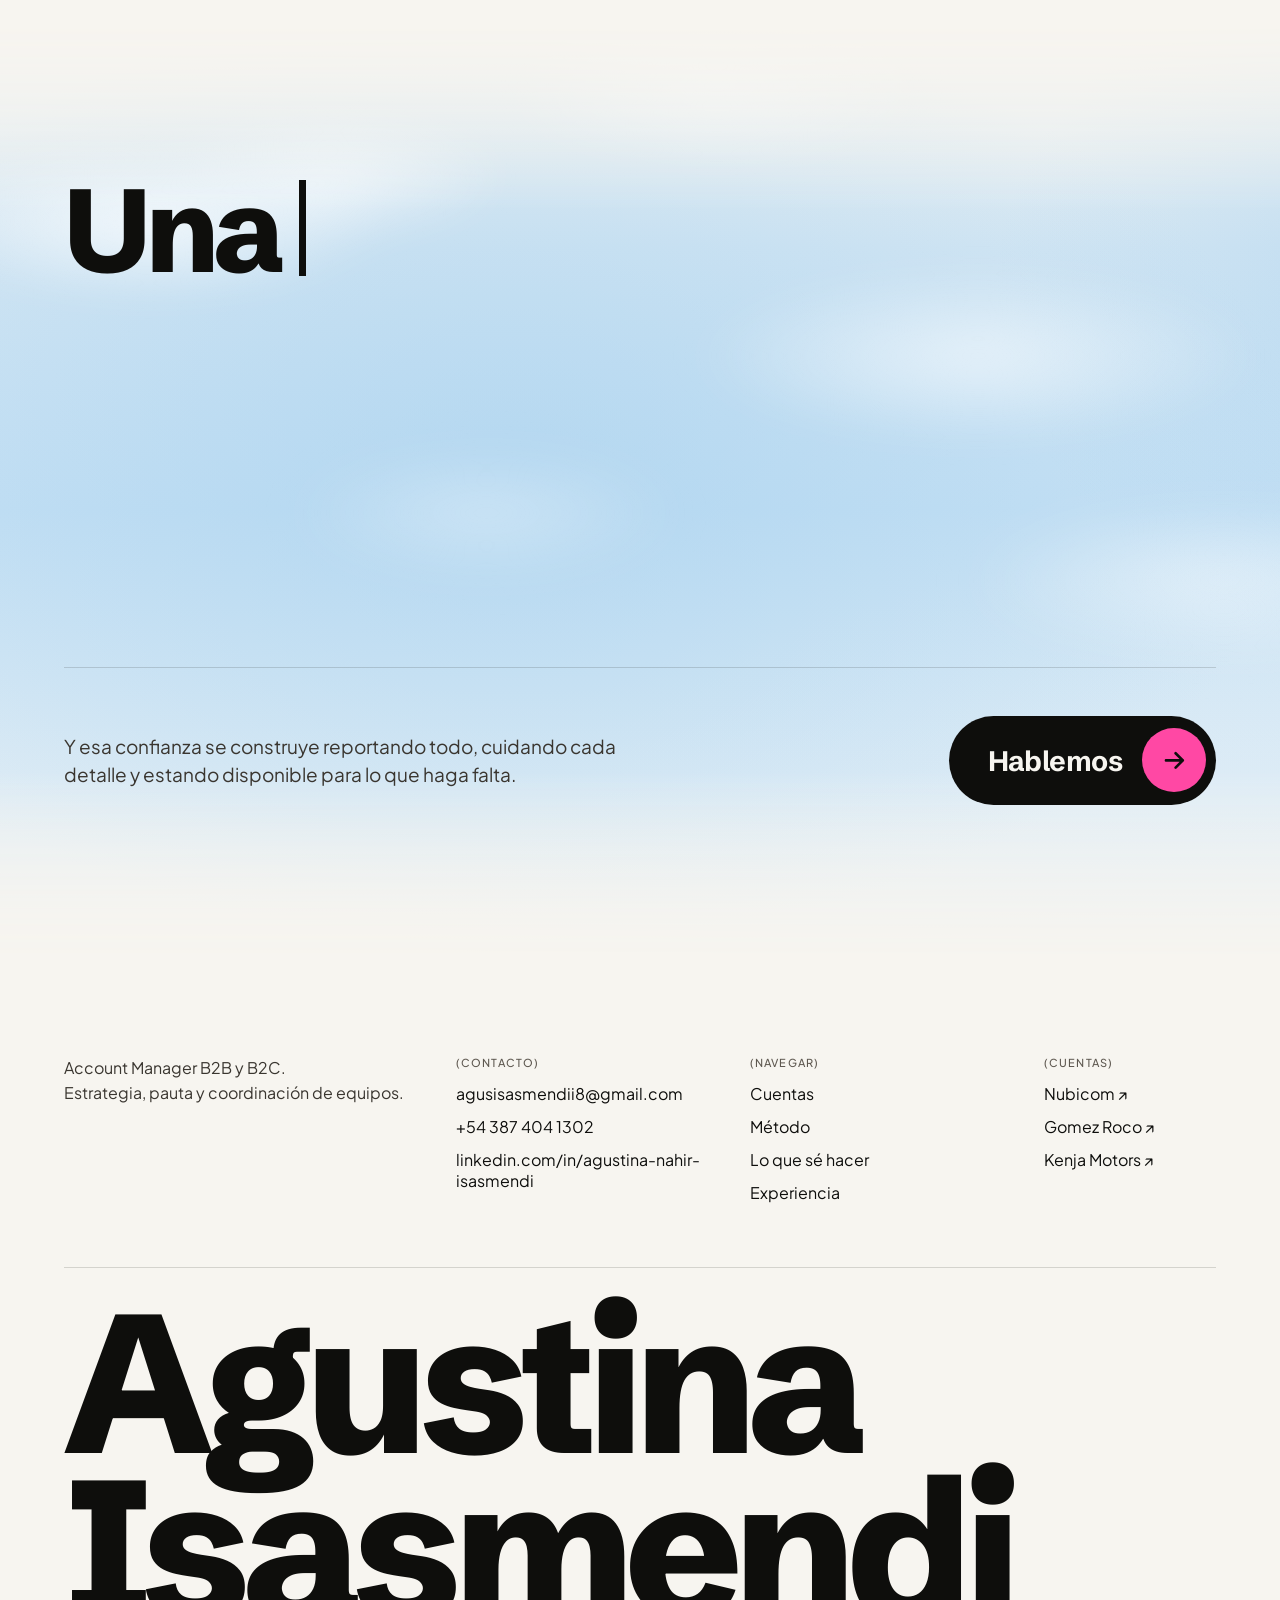
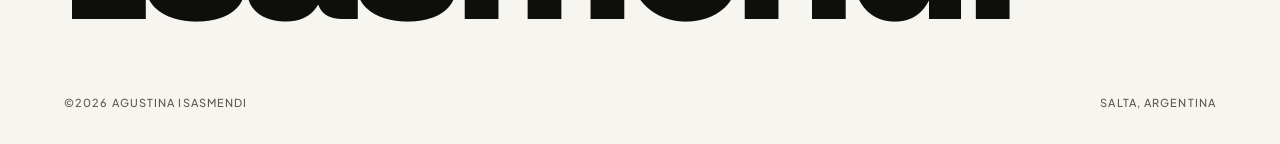
==== commit 434c3cf9: "Unificar puesto y herramientas con el CV, sin quitar nada - Impacto Lab: "Social Media Manager & Acc" ====
--- a/index.html
+++ b/index.html
@@ -226,7 +226,7 @@
           </ul>
           <div class="skill__tools">
             <span class="label">(Herramientas)</span>
-            <div class="chips"><span class="chip">Google Analytics</span><span class="chip">Looker Studio</span><span class="chip">Power BI</span><span class="chip">Excel</span><span class="chip">Google Sheets</span></div>
+            <div class="chips"><span class="chip">Google Analytics</span><span class="chip">Looker Studio</span><span class="chip">Power BI</span><span class="chip">Excel</span><span class="chip">Google Sheets</span><span class="chip">Data Studio</span></div>
           </div>
         </li>
         <li class="skill glow" data-glow>
@@ -239,7 +239,7 @@
           </ul>
           <div class="skill__tools">
             <span class="label">(Herramientas)</span>
-            <div class="chips"><span class="chip">Meta Ads</span><span class="chip">Google Ads</span><span class="chip">Metricool</span><span class="chip">Clientify</span><span class="chip">Mailchimp</span><span class="chip">SendPulse</span></div>
+            <div class="chips"><span class="chip">Meta Ads</span><span class="chip">Google Ads</span><span class="chip">Metricool</span><span class="chip">Clientify</span><span class="chip">Mailchimp</span><span class="chip">SendPulse</span><span class="chip">Business Suite</span><span class="chip">Google My Business</span><span class="chip">n8n</span></div>
           </div>
         </li>
         <li class="skill glow" data-glow>
@@ -287,7 +287,7 @@
         <details class="job" data-job>
           <summary class="job__summary">
             <span class="job__when"><span class="job__date">Jul 2024 — Feb 2025</span><span class="job__dur">8 meses</span></span>
-            <span class="job__what"><span class="h3">Social Media &amp; Account Manager</span><span class="job__co"><span class="job__chip">Impacto Lab</span><span class="job__sector">Agencia de redes sociales</span></span></span>
+            <span class="job__what"><span class="h3">Social Media Manager &amp; Account Manager</span><span class="job__co"><span class="job__chip">Impacto Lab</span><span class="job__sector">Agencia de redes sociales</span></span></span>
             <span class="job__more">Ver más <span class="job__plus" aria-hidden="true">+</span></span>
             <span class="job__chev" aria-hidden="true"><span></span></span>
           </summary>
